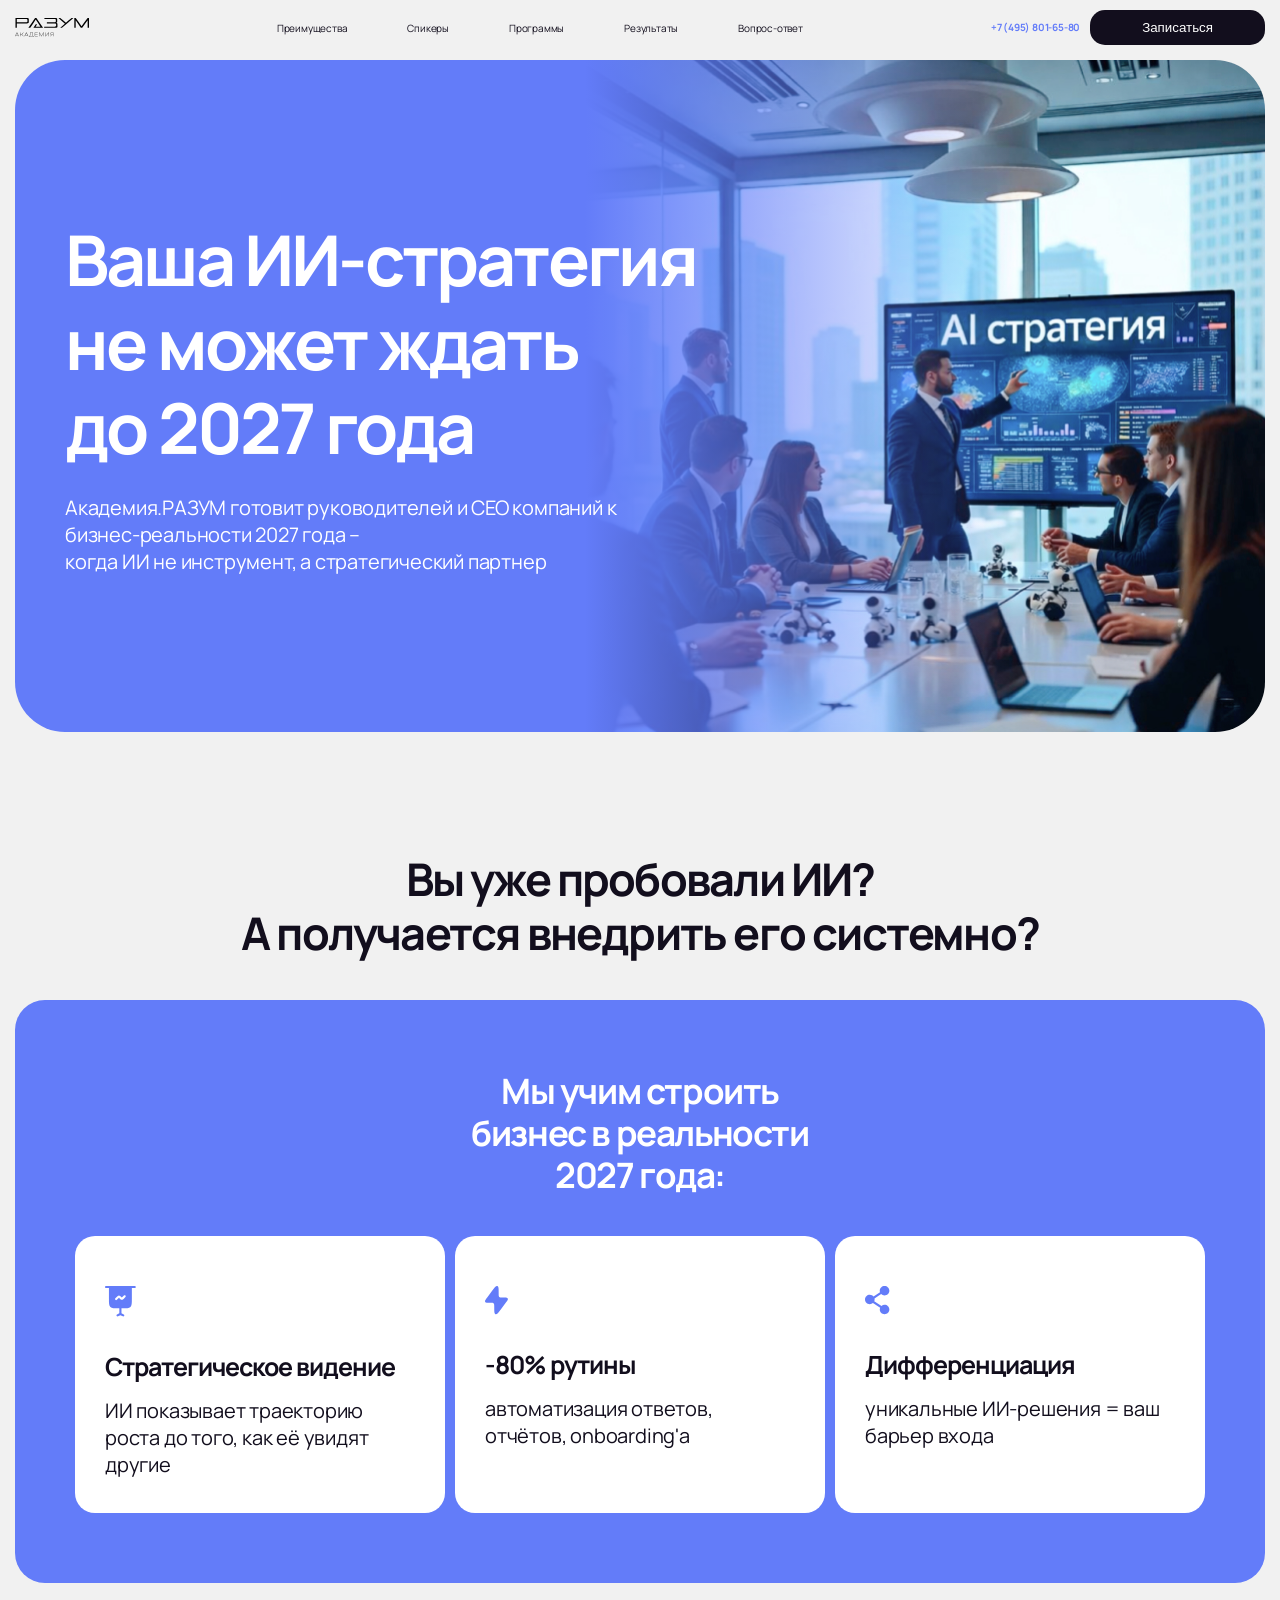
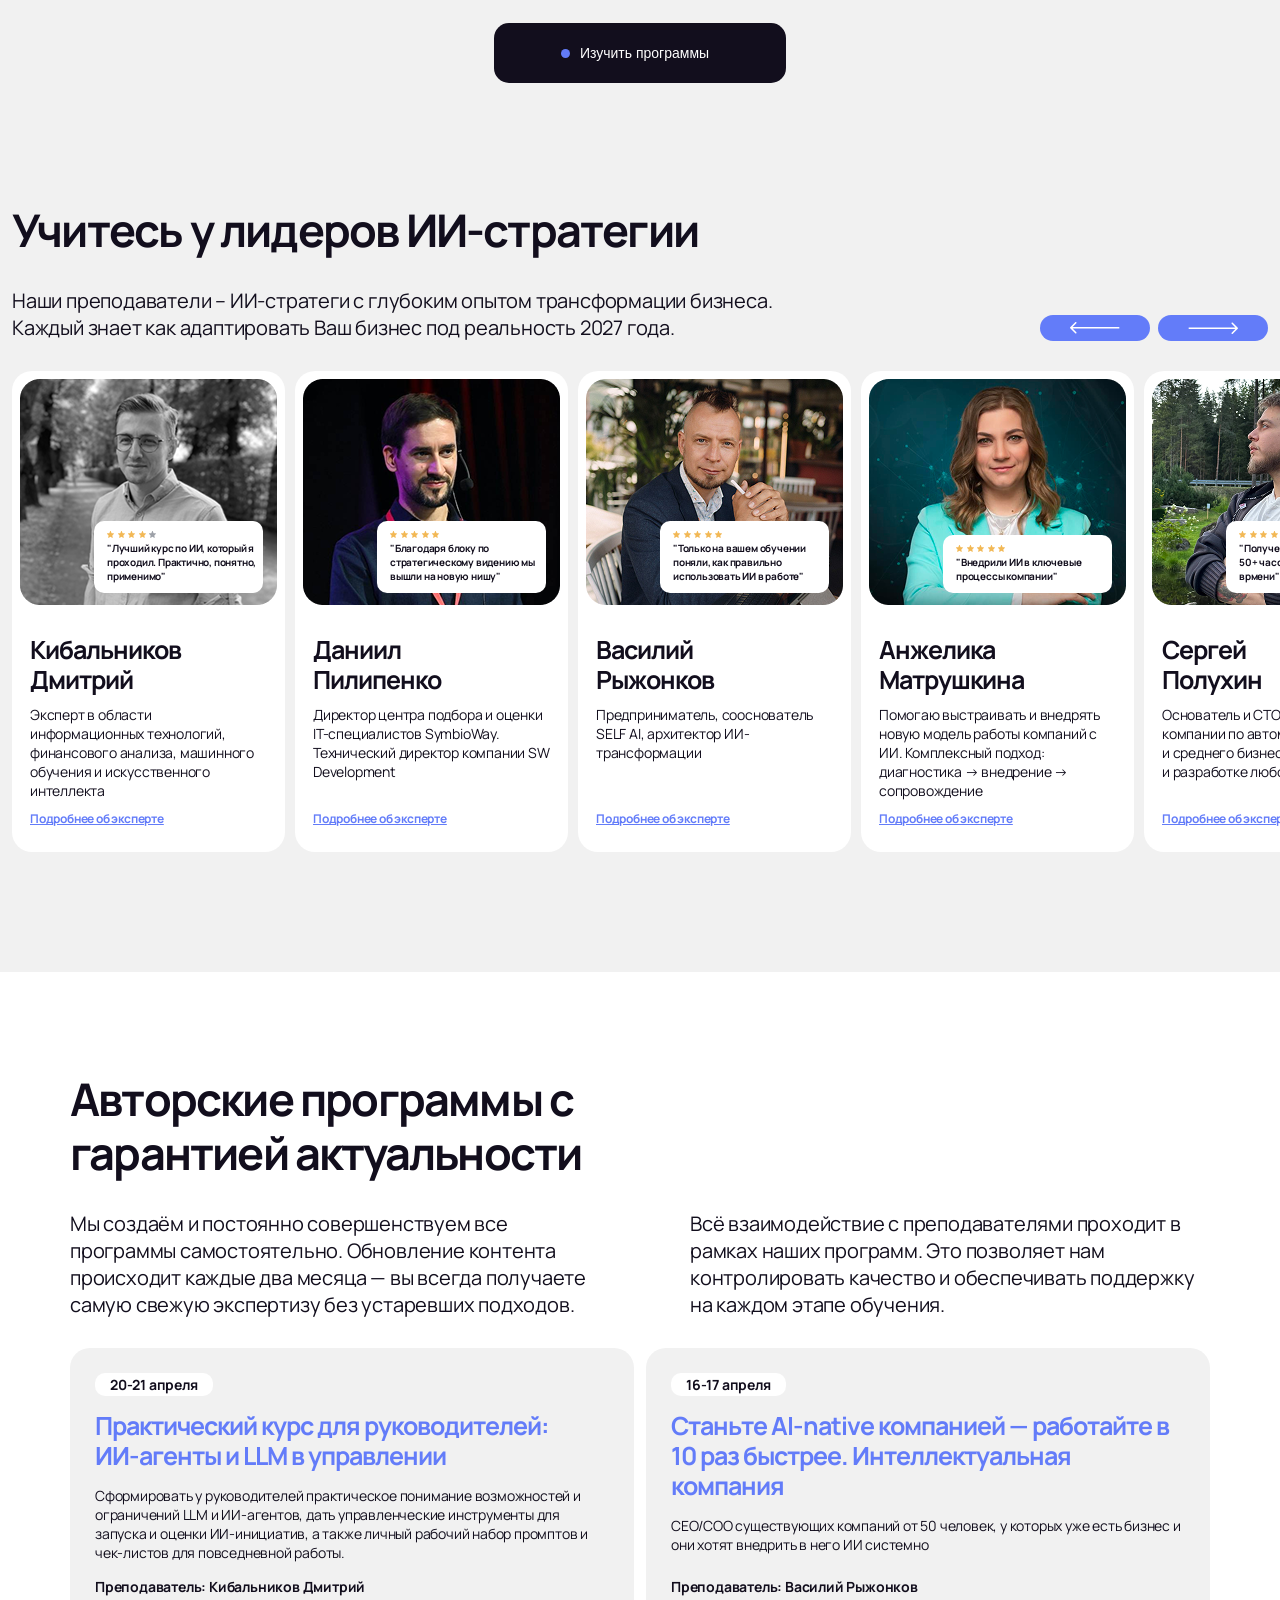
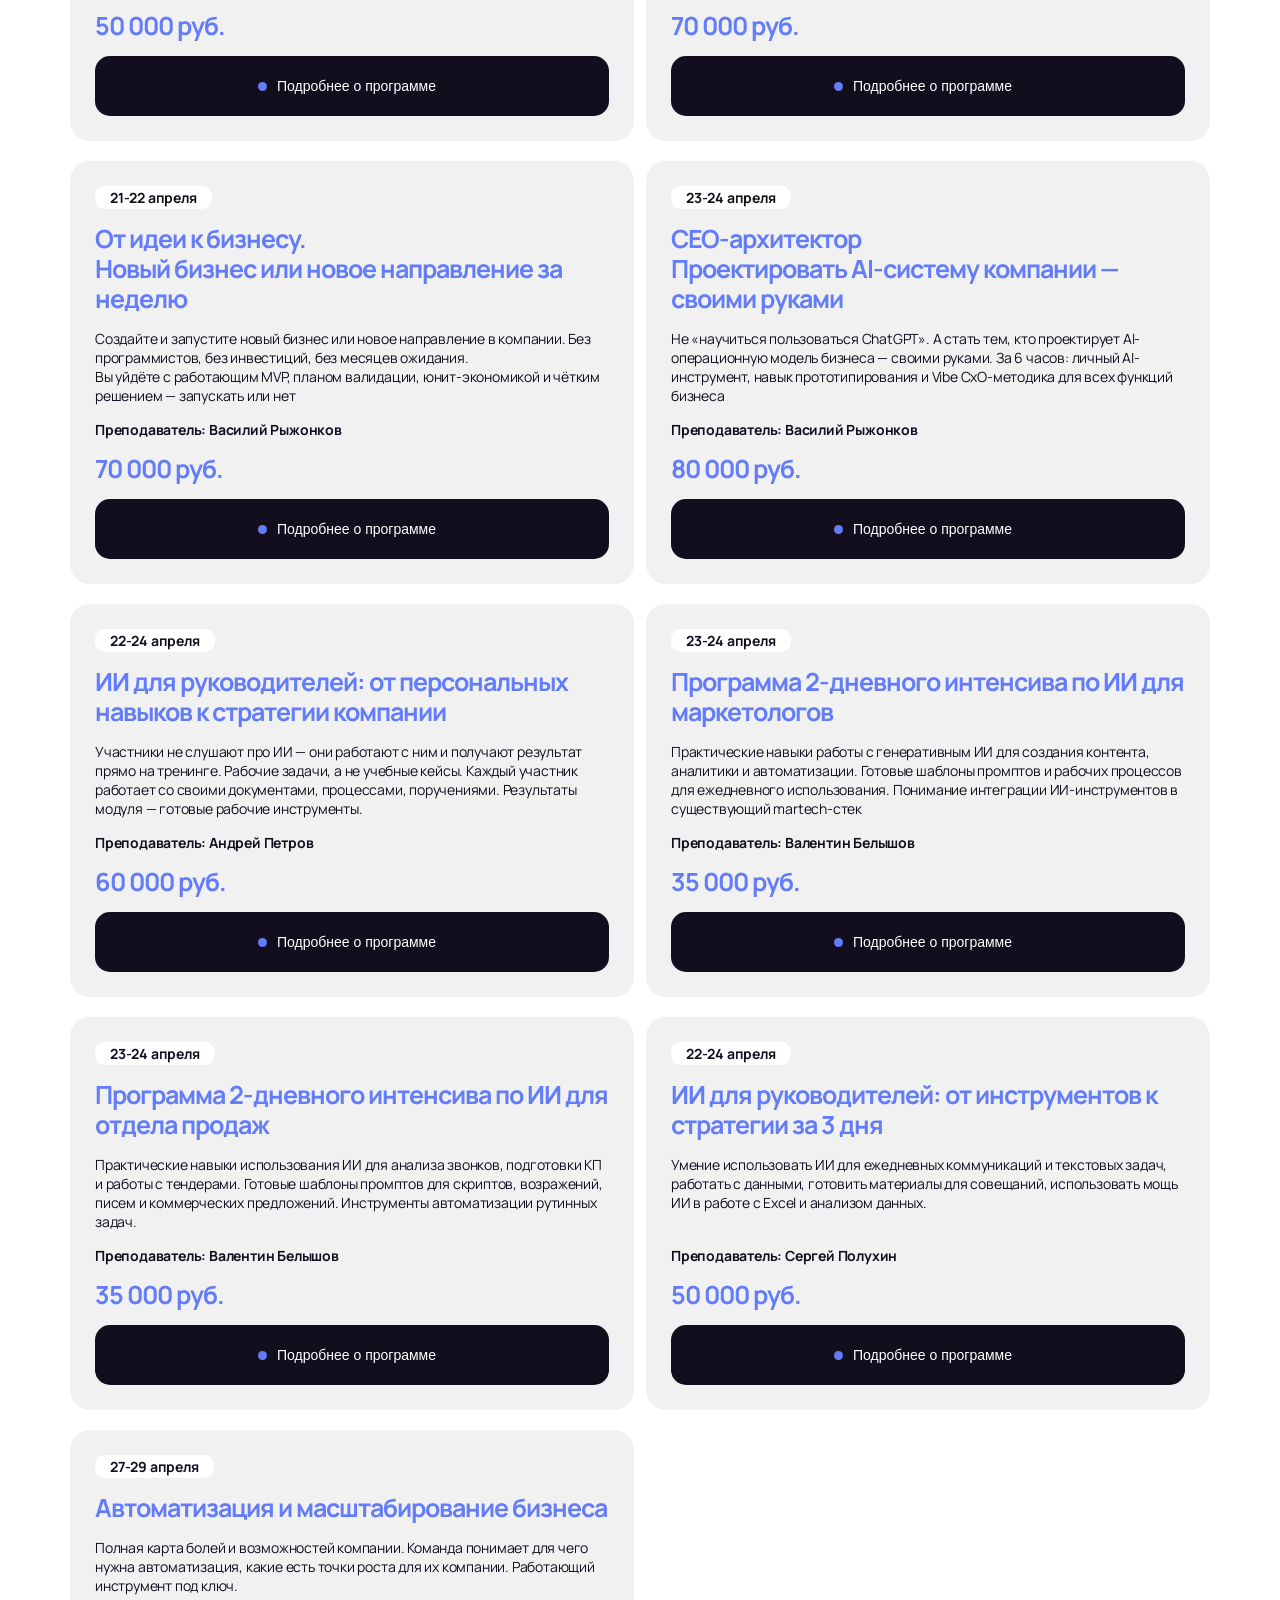
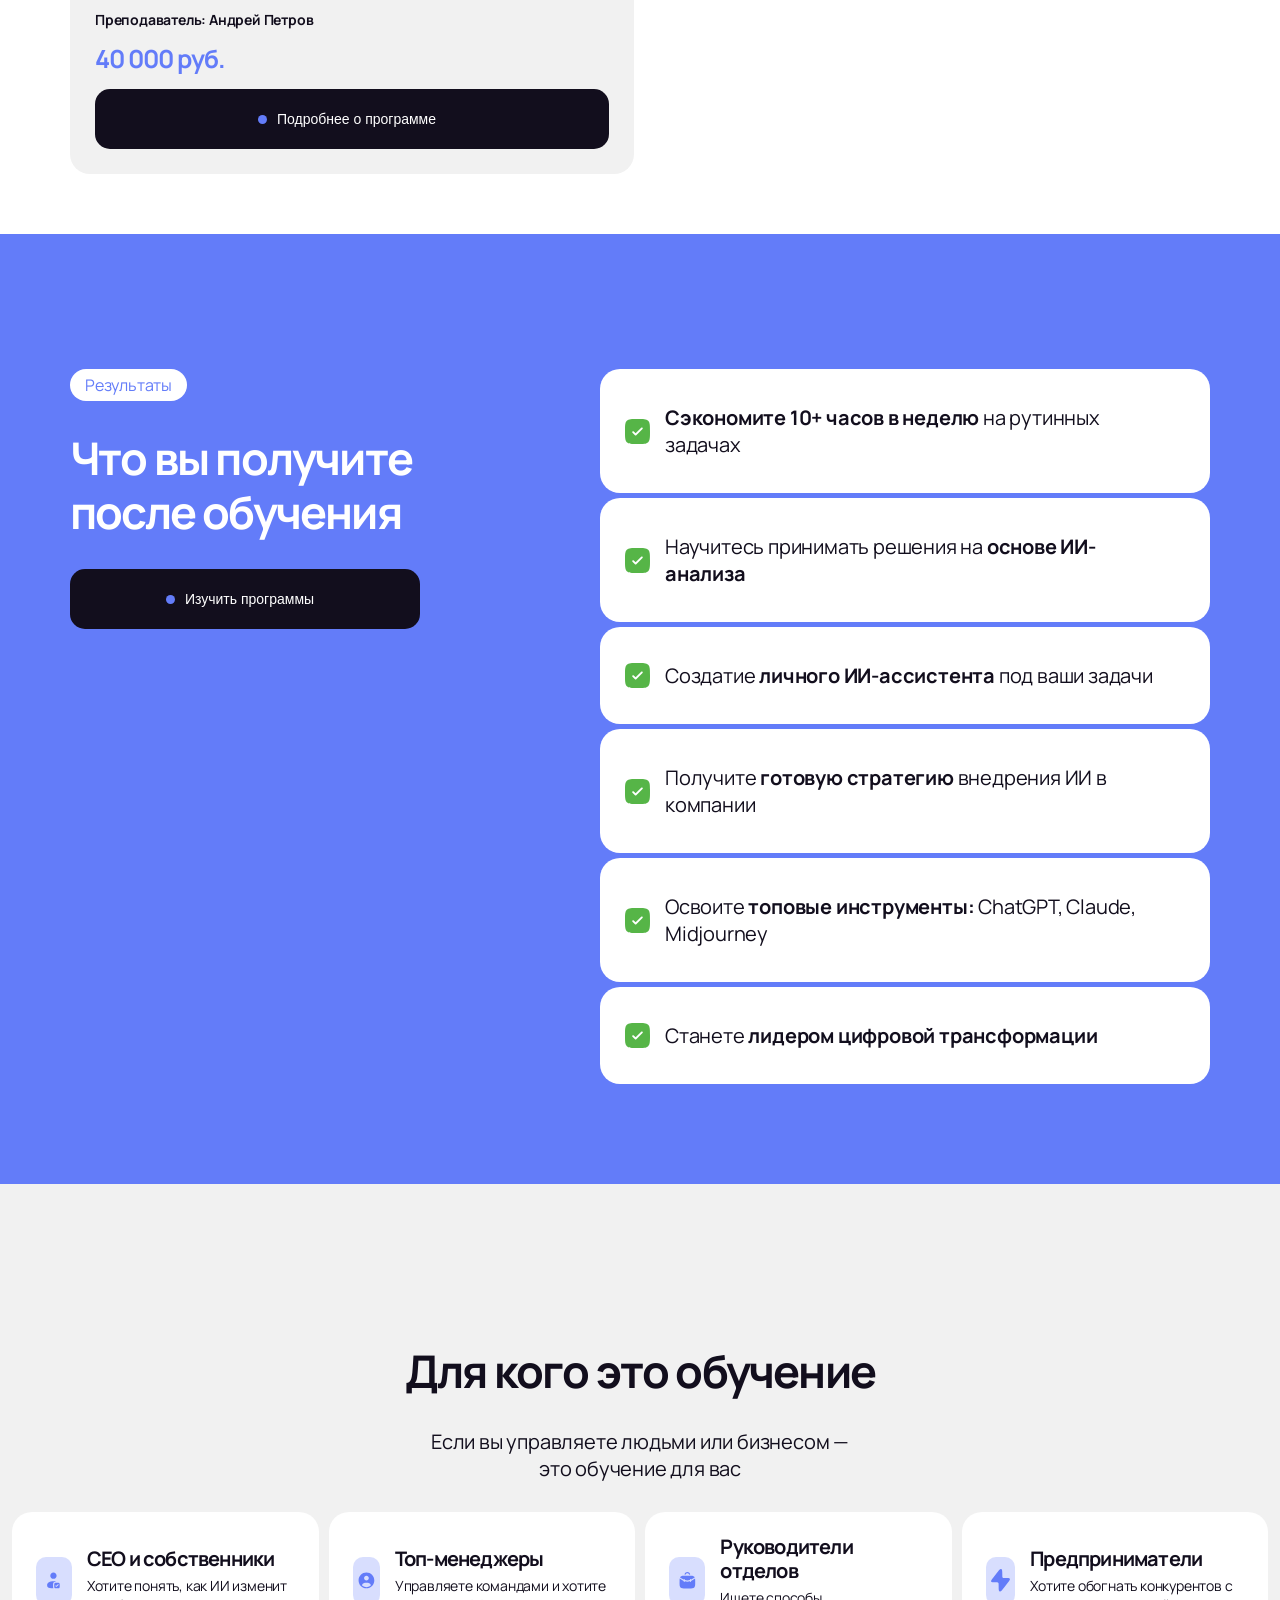
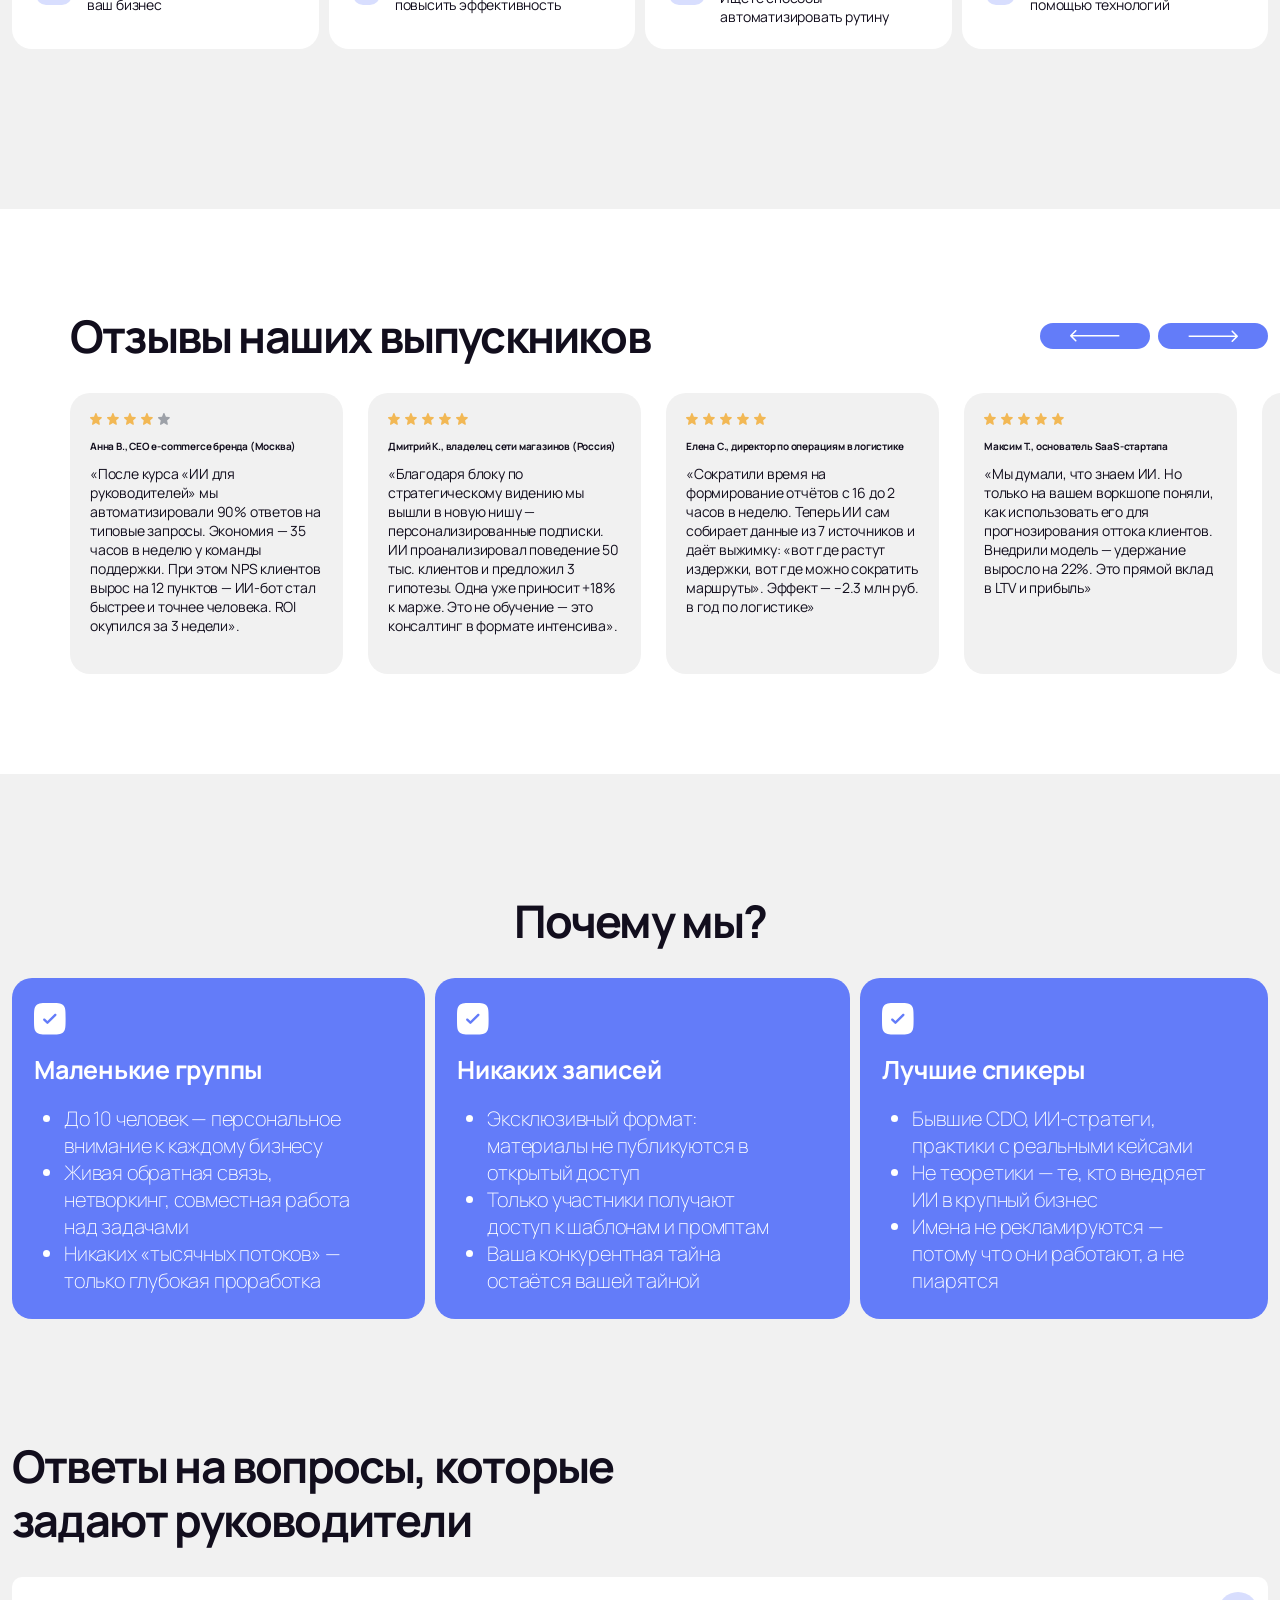
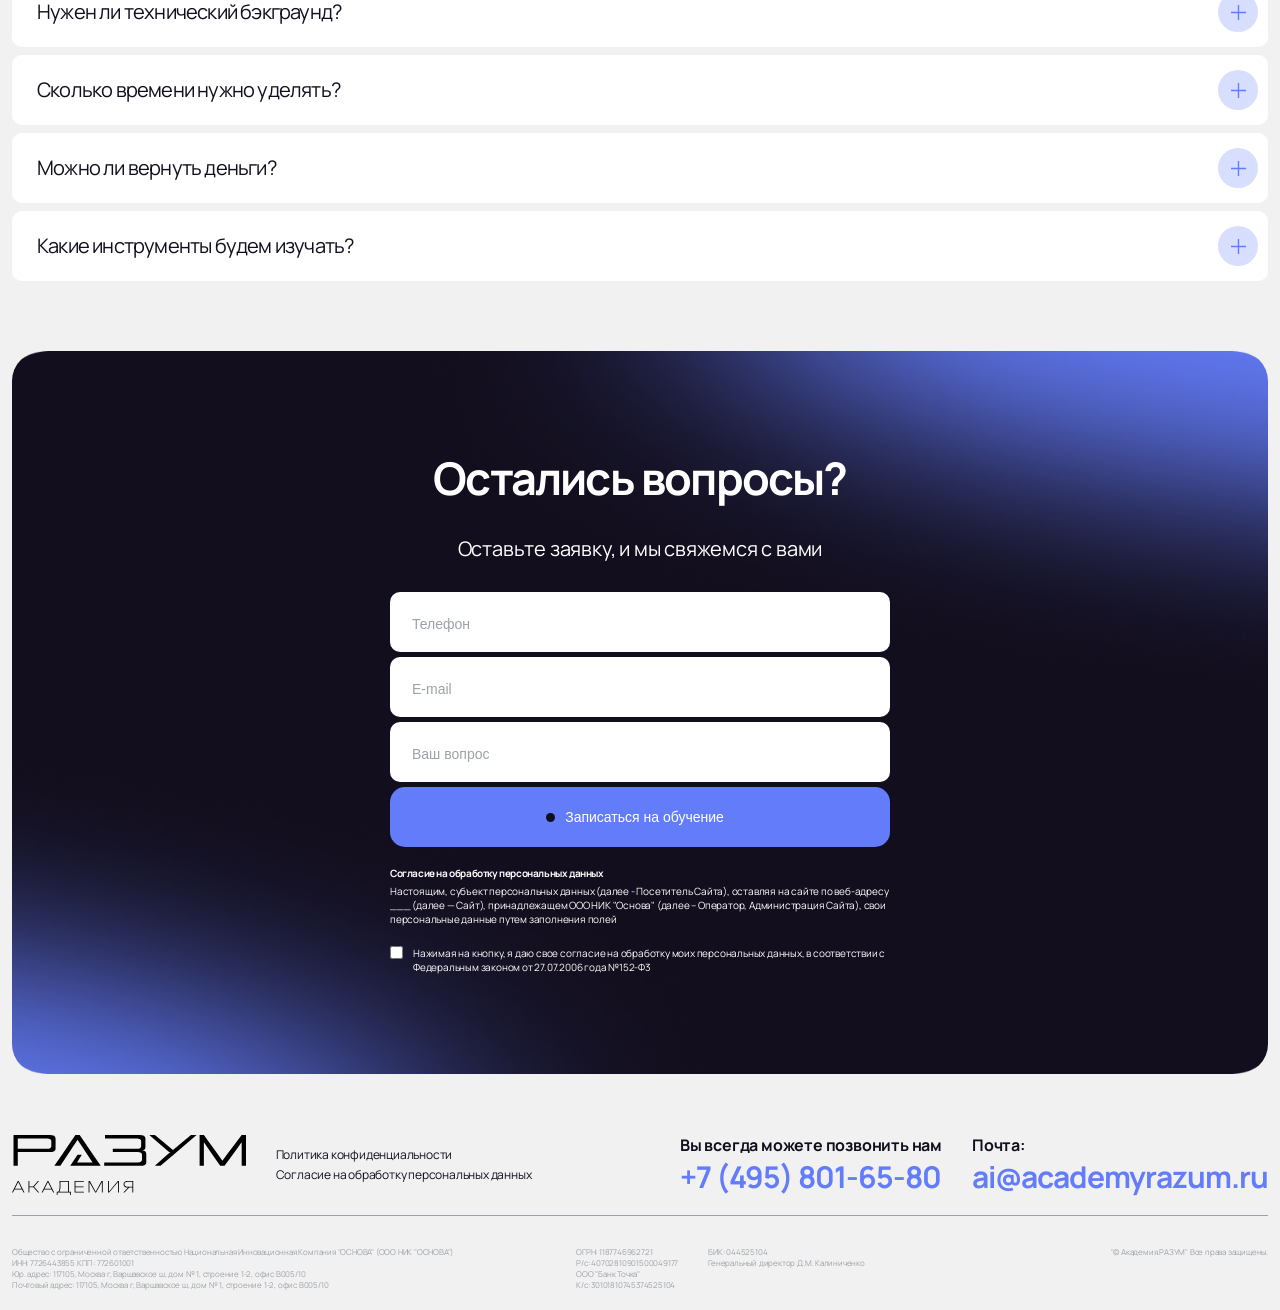
==== index.html @ 19a3379e "start editing script for burger menu" ====
<!doctype html>
<html lang="ru">
  <head>
    <meta charset="UTF-8" />
    <meta name="viewport" content="width=device-width, initial-scale=1.0" />
    <link rel="stylesheet" href="./style/css/style.css" />
    <script src="./scripts/popup-speakers.js" defer></script>
    <script src="./scripts/slider.js" defer></script>
    <script src="./scripts/modal-form.js" defer></script>
    <script src="./scripts/burger-menu.js" defer></script>
    <title>Академия РАЗУМ</title>
  </head>
  <body>
    <header class="header">
      <div class="container">
        <img src="./image/logo.svg" alt="logo" class="header__logo" />
        <nav class="header__nav">
          <ul>
            <li><a href="#">Преимущества</a></li>
            <li><a href="#">Спикеры</a></li>
            <li><a href="#">Программы</a></li>
            <li><a href="#">Результаты</a></li>
            <li><a href="#">Вопрос-ответ</a></li>
          </ul>
        </nav>
        <div class="header__contact">
          <span><a href="tel:+74958016580">+7 (495) 801-65-80</a></span>
          <button class="btn">Записаться</button>
        </div>
        <button class="header__burger">
          <img src="./image/burger.svg" alt="burger button" />
        </button>
        <div class="header__burger-menu">
          <div class="burger-menu__header">
            <img src="./image/logo.svg" alt="" class="burger-menu__logo" />
            <img
              src="./image/icons/close-gray.svg"
              alt=""
              class="burger-menu__close"
            />
          </div>
          <div class="burger-menu__nav">
            <nav>
              <ul>
                <li><a href="#">Преимущества</a></li>
                <li><a href="#">Спикеры</a></li>
                <li><a href="#">Программы</a></li>
                <li><a href="#">Результаты</a></li>
                <li><a href="#">Вопрос-ответ</a></li>
              </ul>
            </nav>
          </div>
          <div class="burger-menu__contact">
            <span><a href="tel:+74958016580">+7 (495) 801-65-80</a></span>
            <button class="btn">Записаться</button>
          </div>
        </div>
        <div class="header__form-modal">
          <img
            src="./image/icons/close-white.svg"
            alt=""
            class="header__modal-close"
          />
          <h2>Готовы начать?</h2>
          <p>
            Оставьте заявку, и мы свяжемся с вами для подбора оптимальной
            программы, соответствующую вашим лидерским целям
          </p>
          <div class="header__form--content">
            <form action="" class="header__form--request">
              <div class="header__request--field">
                <input
                  type="text"
                  name="name"
                  id="name"
                  placeholder="Имя"
                  class="header__request--input"
                  required
                />
              </div>
              <div class="header__request--field">
                <input
                  type="tel"
                  name="header-phone"
                  id="header-phone"
                  placeholder="Телефон"
                  class="header__request--input"
                  required
                />
              </div>
              <div class="header__request--field">
                <input
                  type="email"
                  name="header-email"
                  id="header-email"
                  placeholder="E-mail"
                  class="header__request--input"
                  required
                />
              </div>
              <div class="header__request--field">
                <input
                  type="text"
                  name="count"
                  id="count"
                  placeholder="Количество учеников"
                  class="header__request--input"
                  required
                />
              </div>
              <div class="header__request--field">
                <input
                  type="text"
                  name="company"
                  id="company"
                  placeholder="Компания"
                  class="header__request--input"
                  required
                />
              </div>
              <button class="header__request--submit btn" type="submit">
                <span>Записаться на обучение</span>
              </button>
            </form>
            <div class="header__form--pd-text">
              <h6>Согласие на обработку персональных данных</h6>
              <p>
                Настоящим, субъект персональных данных (далее - Посетитель
                Сайта), оставляя на сайте по веб-адресу ___ (далее — Сайт),
                принадлежащем ООО НИК "Основа" (далее – Оператор, Администрация
                Сайта), свои персональные данные путем заполнения полей
              </p>
            </div>
            <div class="header__form--pd-agree">
              <input
                class="header__form--pd-checkbox"
                name="pd-checkbox"
                id="pd-checkbox"
                type="checkbox"
                required
              />
              <label for="pd-checkbox"
                >Нажимая на кнопку, я даю свое согласие на обработку моих
                персональных данных, в соответствии с Федеральным законом от
                27.07.2006 года №152-Ф3</label
              >
            </div>
          </div>
        </div>
        <div class="header__overlay"></div>
      </div>
    </header>
    <main class="main">
      <section class="hero">
        <div class="container">
          <div class="hero__text">
            <h1>Ваша ИИ-стратегия<br />не может ждать<br />до 2027 года</h1>
            <p>
              Академия.РАЗУМ готовит руководителей и СЕО компаний к
              бизнес-реальности 2027 года –<br />когда ИИ не инструмент, а
              стратегический партнер
            </p>
          </div>
        </div>
      </section>
      <section class="advantages">
        <div class="container">
          <h2>Вы уже пробовали ИИ?<br />А получается внедрить его системно?</h2>
          <div class="banner">
            <h3>Мы учим строить бизнес в реальности 2027 года:</h3>
            <div class="banner__content">
              <div class="block">
                <img src="./image/icons/strategy-icon.svg" alt="" />
                <div class="block__text">
                  <h5>Стратегическое видение</h5>
                  <p>
                    ИИ показывает траекторию роста до того, как её увидят другие
                  </p>
                </div>
              </div>
              <div class="block">
                <img src="./image/icons/energy-icon.svg" alt="" />
                <div class="block__text">
                  <h5>-80% рутины</h5>
                  <p>автоматизация ответов, отчётов, onboarding'а</p>
                </div>
              </div>
              <div class="block">
                <img src="./image/icons/differ-icon.svg" alt="" />
                <div class="block__text">
                  <h5>Дифференциация</h5>
                  <p>уникальные ИИ-решения = ваш барьер входа</p>
                </div>
              </div>
            </div>
          </div>
          <button class="btn">
            <a href="#">Изучить программы</a>
          </button>
        </div>
      </section>
      <section class="speakers">
        <div class="container">
          <h2>Учитесь у лидеров ИИ-стратегии</h2>
          <div class="speakers__subtitle">
            <p>
              Наши преподаватели – ИИ-стратеги с глубоким опытом трансформации
              бизнеса. Каждый знает как адаптировать Ваш бизнес под реальность
              2027 года.
            </p>
          </div>
          <div class="speakers__button">
            <button class="button__prev">
              <img src="./image/arrow.svg" alt="" />
            </button>
            <button class="button__next">
              <img src="./image/arrow.svg" alt="" />
            </button>
          </div>
          <div class="slider">
            <div class="slider-card pop-up">
              <div class="slider-card__review">
                <img src="./image/speakers/k-dmitrii.png" alt="speaker photo" />
                <div class="slider-card__rate">
                  <div class="slider-card__stars">
                    <svg
                      width="7"
                      height="7"
                      viewBox="0 0 12 12"
                      fill="none"
                      xmlns="http://www.w3.org/2000/svg"
                    >
                      <path
                        d="M5.92828 9.93331L3.05446 11.746C2.92751 11.8305 2.79478 11.8668 2.65629 11.8547C2.51779 11.8426 2.3966 11.7943 2.29273 11.7097C2.18886 11.6251 2.10807 11.5195 2.05036 11.3929C1.99265 11.2662 1.98111 11.1241 2.01574 10.9665L2.77747 7.54062L0.232589 5.23855C0.117175 5.12979 0.0451563 5.00581 0.0165336 4.8666C-0.0120891 4.72739 -0.00354847 4.59156 0.0421555 4.45911C0.0878595 4.32667 0.157108 4.21791 0.249901 4.13284C0.342694 4.04776 0.469649 3.99338 0.630767 3.9697L3.98932 3.66155L5.28773 0.435036C5.34543 0.290024 5.435 0.181265 5.55641 0.108759C5.67783 0.0362528 5.80178 0 5.92828 0C6.05477 0 6.17872 0.0362528 6.30014 0.108759C6.42156 0.181265 6.51112 0.290024 6.56882 0.435036L7.86723 3.66155L11.2258 3.9697C11.3874 3.99387 11.5143 4.04825 11.6067 4.13284C11.699 4.21743 11.7682 4.32619 11.8144 4.45911C11.8606 4.59204 11.8693 4.72811 11.8407 4.86732C11.8121 5.00653 11.7398 5.13028 11.624 5.23855L9.07908 7.54062L9.84081 10.9665C9.87544 11.1236 9.8639 11.2657 9.80619 11.3929C9.74848 11.52 9.66769 11.6256 9.56382 11.7097C9.45995 11.7938 9.33876 11.8421 9.20027 11.8547C9.06177 11.8673 8.92904 11.831 8.80209 11.746L5.92828 9.93331Z"
                        fill="currentColor"
                      />
                    </svg>

                    <svg
                      width="7"
                      height="7"
                      viewBox="0 0 12 12"
                      fill="none"
                      xmlns="http://www.w3.org/2000/svg"
                    >
                      <path
                        d="M5.92828 9.93331L3.05446 11.746C2.92751 11.8305 2.79478 11.8668 2.65629 11.8547C2.51779 11.8426 2.3966 11.7943 2.29273 11.7097C2.18886 11.6251 2.10807 11.5195 2.05036 11.3929C1.99265 11.2662 1.98111 11.1241 2.01574 10.9665L2.77747 7.54062L0.232589 5.23855C0.117175 5.12979 0.0451563 5.00581 0.0165336 4.8666C-0.0120891 4.72739 -0.00354847 4.59156 0.0421555 4.45911C0.0878595 4.32667 0.157108 4.21791 0.249901 4.13284C0.342694 4.04776 0.469649 3.99338 0.630767 3.9697L3.98932 3.66155L5.28773 0.435036C5.34543 0.290024 5.435 0.181265 5.55641 0.108759C5.67783 0.0362528 5.80178 0 5.92828 0C6.05477 0 6.17872 0.0362528 6.30014 0.108759C6.42156 0.181265 6.51112 0.290024 6.56882 0.435036L7.86723 3.66155L11.2258 3.9697C11.3874 3.99387 11.5143 4.04825 11.6067 4.13284C11.699 4.21743 11.7682 4.32619 11.8144 4.45911C11.8606 4.59204 11.8693 4.72811 11.8407 4.86732C11.8121 5.00653 11.7398 5.13028 11.624 5.23855L9.07908 7.54062L9.84081 10.9665C9.87544 11.1236 9.8639 11.2657 9.80619 11.3929C9.74848 11.52 9.66769 11.6256 9.56382 11.7097C9.45995 11.7938 9.33876 11.8421 9.20027 11.8547C9.06177 11.8673 8.92904 11.831 8.80209 11.746L5.92828 9.93331Z"
                        fill="currentColor"
                      />
                    </svg>

                    <svg
                      width="7"
                      height="7"
                      viewBox="0 0 12 12"
                      fill="none"
                      xmlns="http://www.w3.org/2000/svg"
                    >
                      <path
                        d="M5.92828 9.93331L3.05446 11.746C2.92751 11.8305 2.79478 11.8668 2.65629 11.8547C2.51779 11.8426 2.3966 11.7943 2.29273 11.7097C2.18886 11.6251 2.10807 11.5195 2.05036 11.3929C1.99265 11.2662 1.98111 11.1241 2.01574 10.9665L2.77747 7.54062L0.232589 5.23855C0.117175 5.12979 0.0451563 5.00581 0.0165336 4.8666C-0.0120891 4.72739 -0.00354847 4.59156 0.0421555 4.45911C0.0878595 4.32667 0.157108 4.21791 0.249901 4.13284C0.342694 4.04776 0.469649 3.99338 0.630767 3.9697L3.98932 3.66155L5.28773 0.435036C5.34543 0.290024 5.435 0.181265 5.55641 0.108759C5.67783 0.0362528 5.80178 0 5.92828 0C6.05477 0 6.17872 0.0362528 6.30014 0.108759C6.42156 0.181265 6.51112 0.290024 6.56882 0.435036L7.86723 3.66155L11.2258 3.9697C11.3874 3.99387 11.5143 4.04825 11.6067 4.13284C11.699 4.21743 11.7682 4.32619 11.8144 4.45911C11.8606 4.59204 11.8693 4.72811 11.8407 4.86732C11.8121 5.00653 11.7398 5.13028 11.624 5.23855L9.07908 7.54062L9.84081 10.9665C9.87544 11.1236 9.8639 11.2657 9.80619 11.3929C9.74848 11.52 9.66769 11.6256 9.56382 11.7097C9.45995 11.7938 9.33876 11.8421 9.20027 11.8547C9.06177 11.8673 8.92904 11.831 8.80209 11.746L5.92828 9.93331Z"
                        fill="currentColor"
                      />
                    </svg>

                    <svg
                      width="7"
                      height="7"
                      viewBox="0 0 12 12"
                      fill="none"
                      xmlns="http://www.w3.org/2000/svg"
                    >
                      <path
                        d="M5.92828 9.93331L3.05446 11.746C2.92751 11.8305 2.79478 11.8668 2.65629 11.8547C2.51779 11.8426 2.3966 11.7943 2.29273 11.7097C2.18886 11.6251 2.10807 11.5195 2.05036 11.3929C1.99265 11.2662 1.98111 11.1241 2.01574 10.9665L2.77747 7.54062L0.232589 5.23855C0.117175 5.12979 0.0451563 5.00581 0.0165336 4.8666C-0.0120891 4.72739 -0.00354847 4.59156 0.0421555 4.45911C0.0878595 4.32667 0.157108 4.21791 0.249901 4.13284C0.342694 4.04776 0.469649 3.99338 0.630767 3.9697L3.98932 3.66155L5.28773 0.435036C5.34543 0.290024 5.435 0.181265 5.55641 0.108759C5.67783 0.0362528 5.80178 0 5.92828 0C6.05477 0 6.17872 0.0362528 6.30014 0.108759C6.42156 0.181265 6.51112 0.290024 6.56882 0.435036L7.86723 3.66155L11.2258 3.9697C11.3874 3.99387 11.5143 4.04825 11.6067 4.13284C11.699 4.21743 11.7682 4.32619 11.8144 4.45911C11.8606 4.59204 11.8693 4.72811 11.8407 4.86732C11.8121 5.00653 11.7398 5.13028 11.624 5.23855L9.07908 7.54062L9.84081 10.9665C9.87544 11.1236 9.8639 11.2657 9.80619 11.3929C9.74848 11.52 9.66769 11.6256 9.56382 11.7097C9.45995 11.7938 9.33876 11.8421 9.20027 11.8547C9.06177 11.8673 8.92904 11.831 8.80209 11.746L5.92828 9.93331Z"
                        fill="currentColor"
                      />
                    </svg>

                    <svg
                      width="7"
                      height="7"
                      viewBox="0 0 12 12"
                      fill="none"
                      xmlns="http://www.w3.org/2000/svg"
                      class="empty"
                    >
                      <path
                        d="M5.92828 9.93331L3.05446 11.746C2.92751 11.8305 2.79478 11.8668 2.65629 11.8547C2.51779 11.8426 2.3966 11.7943 2.29273 11.7097C2.18886 11.6251 2.10807 11.5195 2.05036 11.3929C1.99265 11.2662 1.98111 11.1241 2.01574 10.9665L2.77747 7.54062L0.232589 5.23855C0.117175 5.12979 0.0451563 5.00581 0.0165336 4.8666C-0.0120891 4.72739 -0.00354847 4.59156 0.0421555 4.45911C0.0878595 4.32667 0.157108 4.21791 0.249901 4.13284C0.342694 4.04776 0.469649 3.99338 0.630767 3.9697L3.98932 3.66155L5.28773 0.435036C5.34543 0.290024 5.435 0.181265 5.55641 0.108759C5.67783 0.0362528 5.80178 0 5.92828 0C6.05477 0 6.17872 0.0362528 6.30014 0.108759C6.42156 0.181265 6.51112 0.290024 6.56882 0.435036L7.86723 3.66155L11.2258 3.9697C11.3874 3.99387 11.5143 4.04825 11.6067 4.13284C11.699 4.21743 11.7682 4.32619 11.8144 4.45911C11.8606 4.59204 11.8693 4.72811 11.8407 4.86732C11.8121 5.00653 11.7398 5.13028 11.624 5.23855L9.07908 7.54062L9.84081 10.9665C9.87544 11.1236 9.8639 11.2657 9.80619 11.3929C9.74848 11.52 9.66769 11.6256 9.56382 11.7097C9.45995 11.7938 9.33876 11.8421 9.20027 11.8547C9.06177 11.8673 8.92904 11.831 8.80209 11.746L5.92828 9.93331Z"
                        fill="currentColor"
                      />
                    </svg>
                  </div>
                  <p>
                    "Лучший курс по ИИ, который я проходил. Практично, понятно,
                    применимо"
                  </p>
                </div>
              </div>
              <div class="slider-card__content">
                <div class="slider-card__text">
                  <h5>Кибальников<br />Дмитрий</h5>
                  <p>
                    Эксперт в области информационных технологий, финансового
                    анализа, машинного обучения и искусственного интеллекта
                  </p>
                </div>
                <a href="#" class="slider-card__open-popup"
                  >Подробнее об эксперте</a
                >
              </div>
            </div>
            <div class="slider-card pop-up">
              <div class="slider-card__review">
                <img src="./image/speakers/p-daniil.png" alt="speaker photo" />
                <div class="slider-card__rate">
                  <div class="slider-card__stars">
                    <svg
                      width="7"
                      height="7"
                      viewBox="0 0 12 12"
                      fill="none"
                      xmlns="http://www.w3.org/2000/svg"
                    >
                      <path
                        d="M5.92828 9.93331L3.05446 11.746C2.92751 11.8305 2.79478 11.8668 2.65629 11.8547C2.51779 11.8426 2.3966 11.7943 2.29273 11.7097C2.18886 11.6251 2.10807 11.5195 2.05036 11.3929C1.99265 11.2662 1.98111 11.1241 2.01574 10.9665L2.77747 7.54062L0.232589 5.23855C0.117175 5.12979 0.0451563 5.00581 0.0165336 4.8666C-0.0120891 4.72739 -0.00354847 4.59156 0.0421555 4.45911C0.0878595 4.32667 0.157108 4.21791 0.249901 4.13284C0.342694 4.04776 0.469649 3.99338 0.630767 3.9697L3.98932 3.66155L5.28773 0.435036C5.34543 0.290024 5.435 0.181265 5.55641 0.108759C5.67783 0.0362528 5.80178 0 5.92828 0C6.05477 0 6.17872 0.0362528 6.30014 0.108759C6.42156 0.181265 6.51112 0.290024 6.56882 0.435036L7.86723 3.66155L11.2258 3.9697C11.3874 3.99387 11.5143 4.04825 11.6067 4.13284C11.699 4.21743 11.7682 4.32619 11.8144 4.45911C11.8606 4.59204 11.8693 4.72811 11.8407 4.86732C11.8121 5.00653 11.7398 5.13028 11.624 5.23855L9.07908 7.54062L9.84081 10.9665C9.87544 11.1236 9.8639 11.2657 9.80619 11.3929C9.74848 11.52 9.66769 11.6256 9.56382 11.7097C9.45995 11.7938 9.33876 11.8421 9.20027 11.8547C9.06177 11.8673 8.92904 11.831 8.80209 11.746L5.92828 9.93331Z"
                        fill="currentColor"
                      />
                    </svg>

                    <svg
                      width="7"
                      height="7"
                      viewBox="0 0 12 12"
                      fill="none"
                      xmlns="http://www.w3.org/2000/svg"
                    >
                      <path
                        d="M5.92828 9.93331L3.05446 11.746C2.92751 11.8305 2.79478 11.8668 2.65629 11.8547C2.51779 11.8426 2.3966 11.7943 2.29273 11.7097C2.18886 11.6251 2.10807 11.5195 2.05036 11.3929C1.99265 11.2662 1.98111 11.1241 2.01574 10.9665L2.77747 7.54062L0.232589 5.23855C0.117175 5.12979 0.0451563 5.00581 0.0165336 4.8666C-0.0120891 4.72739 -0.00354847 4.59156 0.0421555 4.45911C0.0878595 4.32667 0.157108 4.21791 0.249901 4.13284C0.342694 4.04776 0.469649 3.99338 0.630767 3.9697L3.98932 3.66155L5.28773 0.435036C5.34543 0.290024 5.435 0.181265 5.55641 0.108759C5.67783 0.0362528 5.80178 0 5.92828 0C6.05477 0 6.17872 0.0362528 6.30014 0.108759C6.42156 0.181265 6.51112 0.290024 6.56882 0.435036L7.86723 3.66155L11.2258 3.9697C11.3874 3.99387 11.5143 4.04825 11.6067 4.13284C11.699 4.21743 11.7682 4.32619 11.8144 4.45911C11.8606 4.59204 11.8693 4.72811 11.8407 4.86732C11.8121 5.00653 11.7398 5.13028 11.624 5.23855L9.07908 7.54062L9.84081 10.9665C9.87544 11.1236 9.8639 11.2657 9.80619 11.3929C9.74848 11.52 9.66769 11.6256 9.56382 11.7097C9.45995 11.7938 9.33876 11.8421 9.20027 11.8547C9.06177 11.8673 8.92904 11.831 8.80209 11.746L5.92828 9.93331Z"
                        fill="currentColor"
                      />
                    </svg>

                    <svg
                      width="7"
                      height="7"
                      viewBox="0 0 12 12"
                      fill="none"
                      xmlns="http://www.w3.org/2000/svg"
                    >
                      <path
                        d="M5.92828 9.93331L3.05446 11.746C2.92751 11.8305 2.79478 11.8668 2.65629 11.8547C2.51779 11.8426 2.3966 11.7943 2.29273 11.7097C2.18886 11.6251 2.10807 11.5195 2.05036 11.3929C1.99265 11.2662 1.98111 11.1241 2.01574 10.9665L2.77747 7.54062L0.232589 5.23855C0.117175 5.12979 0.0451563 5.00581 0.0165336 4.8666C-0.0120891 4.72739 -0.00354847 4.59156 0.0421555 4.45911C0.0878595 4.32667 0.157108 4.21791 0.249901 4.13284C0.342694 4.04776 0.469649 3.99338 0.630767 3.9697L3.98932 3.66155L5.28773 0.435036C5.34543 0.290024 5.435 0.181265 5.55641 0.108759C5.67783 0.0362528 5.80178 0 5.92828 0C6.05477 0 6.17872 0.0362528 6.30014 0.108759C6.42156 0.181265 6.51112 0.290024 6.56882 0.435036L7.86723 3.66155L11.2258 3.9697C11.3874 3.99387 11.5143 4.04825 11.6067 4.13284C11.699 4.21743 11.7682 4.32619 11.8144 4.45911C11.8606 4.59204 11.8693 4.72811 11.8407 4.86732C11.8121 5.00653 11.7398 5.13028 11.624 5.23855L9.07908 7.54062L9.84081 10.9665C9.87544 11.1236 9.8639 11.2657 9.80619 11.3929C9.74848 11.52 9.66769 11.6256 9.56382 11.7097C9.45995 11.7938 9.33876 11.8421 9.20027 11.8547C9.06177 11.8673 8.92904 11.831 8.80209 11.746L5.92828 9.93331Z"
                        fill="currentColor"
                      />
                    </svg>

                    <svg
                      width="7"
                      height="7"
                      viewBox="0 0 12 12"
                      fill="none"
                      xmlns="http://www.w3.org/2000/svg"
                    >
                      <path
                        d="M5.92828 9.93331L3.05446 11.746C2.92751 11.8305 2.79478 11.8668 2.65629 11.8547C2.51779 11.8426 2.3966 11.7943 2.29273 11.7097C2.18886 11.6251 2.10807 11.5195 2.05036 11.3929C1.99265 11.2662 1.98111 11.1241 2.01574 10.9665L2.77747 7.54062L0.232589 5.23855C0.117175 5.12979 0.0451563 5.00581 0.0165336 4.8666C-0.0120891 4.72739 -0.00354847 4.59156 0.0421555 4.45911C0.0878595 4.32667 0.157108 4.21791 0.249901 4.13284C0.342694 4.04776 0.469649 3.99338 0.630767 3.9697L3.98932 3.66155L5.28773 0.435036C5.34543 0.290024 5.435 0.181265 5.55641 0.108759C5.67783 0.0362528 5.80178 0 5.92828 0C6.05477 0 6.17872 0.0362528 6.30014 0.108759C6.42156 0.181265 6.51112 0.290024 6.56882 0.435036L7.86723 3.66155L11.2258 3.9697C11.3874 3.99387 11.5143 4.04825 11.6067 4.13284C11.699 4.21743 11.7682 4.32619 11.8144 4.45911C11.8606 4.59204 11.8693 4.72811 11.8407 4.86732C11.8121 5.00653 11.7398 5.13028 11.624 5.23855L9.07908 7.54062L9.84081 10.9665C9.87544 11.1236 9.8639 11.2657 9.80619 11.3929C9.74848 11.52 9.66769 11.6256 9.56382 11.7097C9.45995 11.7938 9.33876 11.8421 9.20027 11.8547C9.06177 11.8673 8.92904 11.831 8.80209 11.746L5.92828 9.93331Z"
                        fill="currentColor"
                      />
                    </svg>

                    <svg
                      width="7"
                      height="7"
                      viewBox="0 0 12 12"
                      fill="none"
                      xmlns="http://www.w3.org/2000/svg"
                    >
                      <path
                        d="M5.92828 9.93331L3.05446 11.746C2.92751 11.8305 2.79478 11.8668 2.65629 11.8547C2.51779 11.8426 2.3966 11.7943 2.29273 11.7097C2.18886 11.6251 2.10807 11.5195 2.05036 11.3929C1.99265 11.2662 1.98111 11.1241 2.01574 10.9665L2.77747 7.54062L0.232589 5.23855C0.117175 5.12979 0.0451563 5.00581 0.0165336 4.8666C-0.0120891 4.72739 -0.00354847 4.59156 0.0421555 4.45911C0.0878595 4.32667 0.157108 4.21791 0.249901 4.13284C0.342694 4.04776 0.469649 3.99338 0.630767 3.9697L3.98932 3.66155L5.28773 0.435036C5.34543 0.290024 5.435 0.181265 5.55641 0.108759C5.67783 0.0362528 5.80178 0 5.92828 0C6.05477 0 6.17872 0.0362528 6.30014 0.108759C6.42156 0.181265 6.51112 0.290024 6.56882 0.435036L7.86723 3.66155L11.2258 3.9697C11.3874 3.99387 11.5143 4.04825 11.6067 4.13284C11.699 4.21743 11.7682 4.32619 11.8144 4.45911C11.8606 4.59204 11.8693 4.72811 11.8407 4.86732C11.8121 5.00653 11.7398 5.13028 11.624 5.23855L9.07908 7.54062L9.84081 10.9665C9.87544 11.1236 9.8639 11.2657 9.80619 11.3929C9.74848 11.52 9.66769 11.6256 9.56382 11.7097C9.45995 11.7938 9.33876 11.8421 9.20027 11.8547C9.06177 11.8673 8.92904 11.831 8.80209 11.746L5.92828 9.93331Z"
                        fill="currentColor"
                      />
                    </svg>
                  </div>
                  <p>
                    "Благодаря блоку по стратегическому видению мы вышли на
                    новую нишу"
                  </p>
                </div>
              </div>
              <div class="slider-card__content">
                <div class="slider-card__text">
                  <h5>Даниил<br />Пилипенко</h5>
                  <p>
                    Директор центра подбора и оценки IT-специалистов SymbioWay.
                    Технический директор компании SW Development
                  </p>
                </div>
                <a href="#" class="slider-card__open-popup"
                  >Подробнее об эксперте</a
                >
              </div>
            </div>
            <div class="slider-card pop-up">
              <div class="slider-card__review">
                <img src="./image/speakers/r-vasilii.png" alt="speaker photo" />
                <div class="slider-card__rate">
                  <div class="slider-card__stars">
                    <svg
                      width="7"
                      height="7"
                      viewBox="0 0 12 12"
                      fill="none"
                      xmlns="http://www.w3.org/2000/svg"
                    >
                      <path
                        d="M5.92828 9.93331L3.05446 11.746C2.92751 11.8305 2.79478 11.8668 2.65629 11.8547C2.51779 11.8426 2.3966 11.7943 2.29273 11.7097C2.18886 11.6251 2.10807 11.5195 2.05036 11.3929C1.99265 11.2662 1.98111 11.1241 2.01574 10.9665L2.77747 7.54062L0.232589 5.23855C0.117175 5.12979 0.0451563 5.00581 0.0165336 4.8666C-0.0120891 4.72739 -0.00354847 4.59156 0.0421555 4.45911C0.0878595 4.32667 0.157108 4.21791 0.249901 4.13284C0.342694 4.04776 0.469649 3.99338 0.630767 3.9697L3.98932 3.66155L5.28773 0.435036C5.34543 0.290024 5.435 0.181265 5.55641 0.108759C5.67783 0.0362528 5.80178 0 5.92828 0C6.05477 0 6.17872 0.0362528 6.30014 0.108759C6.42156 0.181265 6.51112 0.290024 6.56882 0.435036L7.86723 3.66155L11.2258 3.9697C11.3874 3.99387 11.5143 4.04825 11.6067 4.13284C11.699 4.21743 11.7682 4.32619 11.8144 4.45911C11.8606 4.59204 11.8693 4.72811 11.8407 4.86732C11.8121 5.00653 11.7398 5.13028 11.624 5.23855L9.07908 7.54062L9.84081 10.9665C9.87544 11.1236 9.8639 11.2657 9.80619 11.3929C9.74848 11.52 9.66769 11.6256 9.56382 11.7097C9.45995 11.7938 9.33876 11.8421 9.20027 11.8547C9.06177 11.8673 8.92904 11.831 8.80209 11.746L5.92828 9.93331Z"
                        fill="currentColor"
                      />
                    </svg>

                    <svg
                      width="7"
                      height="7"
                      viewBox="0 0 12 12"
                      fill="none"
                      xmlns="http://www.w3.org/2000/svg"
                    >
                      <path
                        d="M5.92828 9.93331L3.05446 11.746C2.92751 11.8305 2.79478 11.8668 2.65629 11.8547C2.51779 11.8426 2.3966 11.7943 2.29273 11.7097C2.18886 11.6251 2.10807 11.5195 2.05036 11.3929C1.99265 11.2662 1.98111 11.1241 2.01574 10.9665L2.77747 7.54062L0.232589 5.23855C0.117175 5.12979 0.0451563 5.00581 0.0165336 4.8666C-0.0120891 4.72739 -0.00354847 4.59156 0.0421555 4.45911C0.0878595 4.32667 0.157108 4.21791 0.249901 4.13284C0.342694 4.04776 0.469649 3.99338 0.630767 3.9697L3.98932 3.66155L5.28773 0.435036C5.34543 0.290024 5.435 0.181265 5.55641 0.108759C5.67783 0.0362528 5.80178 0 5.92828 0C6.05477 0 6.17872 0.0362528 6.30014 0.108759C6.42156 0.181265 6.51112 0.290024 6.56882 0.435036L7.86723 3.66155L11.2258 3.9697C11.3874 3.99387 11.5143 4.04825 11.6067 4.13284C11.699 4.21743 11.7682 4.32619 11.8144 4.45911C11.8606 4.59204 11.8693 4.72811 11.8407 4.86732C11.8121 5.00653 11.7398 5.13028 11.624 5.23855L9.07908 7.54062L9.84081 10.9665C9.87544 11.1236 9.8639 11.2657 9.80619 11.3929C9.74848 11.52 9.66769 11.6256 9.56382 11.7097C9.45995 11.7938 9.33876 11.8421 9.20027 11.8547C9.06177 11.8673 8.92904 11.831 8.80209 11.746L5.92828 9.93331Z"
                        fill="currentColor"
                      />
                    </svg>

                    <svg
                      width="7"
                      height="7"
                      viewBox="0 0 12 12"
                      fill="none"
                      xmlns="http://www.w3.org/2000/svg"
                    >
                      <path
                        d="M5.92828 9.93331L3.05446 11.746C2.92751 11.8305 2.79478 11.8668 2.65629 11.8547C2.51779 11.8426 2.3966 11.7943 2.29273 11.7097C2.18886 11.6251 2.10807 11.5195 2.05036 11.3929C1.99265 11.2662 1.98111 11.1241 2.01574 10.9665L2.77747 7.54062L0.232589 5.23855C0.117175 5.12979 0.0451563 5.00581 0.0165336 4.8666C-0.0120891 4.72739 -0.00354847 4.59156 0.0421555 4.45911C0.0878595 4.32667 0.157108 4.21791 0.249901 4.13284C0.342694 4.04776 0.469649 3.99338 0.630767 3.9697L3.98932 3.66155L5.28773 0.435036C5.34543 0.290024 5.435 0.181265 5.55641 0.108759C5.67783 0.0362528 5.80178 0 5.92828 0C6.05477 0 6.17872 0.0362528 6.30014 0.108759C6.42156 0.181265 6.51112 0.290024 6.56882 0.435036L7.86723 3.66155L11.2258 3.9697C11.3874 3.99387 11.5143 4.04825 11.6067 4.13284C11.699 4.21743 11.7682 4.32619 11.8144 4.45911C11.8606 4.59204 11.8693 4.72811 11.8407 4.86732C11.8121 5.00653 11.7398 5.13028 11.624 5.23855L9.07908 7.54062L9.84081 10.9665C9.87544 11.1236 9.8639 11.2657 9.80619 11.3929C9.74848 11.52 9.66769 11.6256 9.56382 11.7097C9.45995 11.7938 9.33876 11.8421 9.20027 11.8547C9.06177 11.8673 8.92904 11.831 8.80209 11.746L5.92828 9.93331Z"
                        fill="currentColor"
                      />
                    </svg>

                    <svg
                      width="7"
                      height="7"
                      viewBox="0 0 12 12"
                      fill="none"
                      xmlns="http://www.w3.org/2000/svg"
                    >
                      <path
                        d="M5.92828 9.93331L3.05446 11.746C2.92751 11.8305 2.79478 11.8668 2.65629 11.8547C2.51779 11.8426 2.3966 11.7943 2.29273 11.7097C2.18886 11.6251 2.10807 11.5195 2.05036 11.3929C1.99265 11.2662 1.98111 11.1241 2.01574 10.9665L2.77747 7.54062L0.232589 5.23855C0.117175 5.12979 0.0451563 5.00581 0.0165336 4.8666C-0.0120891 4.72739 -0.00354847 4.59156 0.0421555 4.45911C0.0878595 4.32667 0.157108 4.21791 0.249901 4.13284C0.342694 4.04776 0.469649 3.99338 0.630767 3.9697L3.98932 3.66155L5.28773 0.435036C5.34543 0.290024 5.435 0.181265 5.55641 0.108759C5.67783 0.0362528 5.80178 0 5.92828 0C6.05477 0 6.17872 0.0362528 6.30014 0.108759C6.42156 0.181265 6.51112 0.290024 6.56882 0.435036L7.86723 3.66155L11.2258 3.9697C11.3874 3.99387 11.5143 4.04825 11.6067 4.13284C11.699 4.21743 11.7682 4.32619 11.8144 4.45911C11.8606 4.59204 11.8693 4.72811 11.8407 4.86732C11.8121 5.00653 11.7398 5.13028 11.624 5.23855L9.07908 7.54062L9.84081 10.9665C9.87544 11.1236 9.8639 11.2657 9.80619 11.3929C9.74848 11.52 9.66769 11.6256 9.56382 11.7097C9.45995 11.7938 9.33876 11.8421 9.20027 11.8547C9.06177 11.8673 8.92904 11.831 8.80209 11.746L5.92828 9.93331Z"
                        fill="currentColor"
                      />
                    </svg>

                    <svg
                      width="7"
                      height="7"
                      viewBox="0 0 12 12"
                      fill="none"
                      xmlns="http://www.w3.org/2000/svg"
                    >
                      <path
                        d="M5.92828 9.93331L3.05446 11.746C2.92751 11.8305 2.79478 11.8668 2.65629 11.8547C2.51779 11.8426 2.3966 11.7943 2.29273 11.7097C2.18886 11.6251 2.10807 11.5195 2.05036 11.3929C1.99265 11.2662 1.98111 11.1241 2.01574 10.9665L2.77747 7.54062L0.232589 5.23855C0.117175 5.12979 0.0451563 5.00581 0.0165336 4.8666C-0.0120891 4.72739 -0.00354847 4.59156 0.0421555 4.45911C0.0878595 4.32667 0.157108 4.21791 0.249901 4.13284C0.342694 4.04776 0.469649 3.99338 0.630767 3.9697L3.98932 3.66155L5.28773 0.435036C5.34543 0.290024 5.435 0.181265 5.55641 0.108759C5.67783 0.0362528 5.80178 0 5.92828 0C6.05477 0 6.17872 0.0362528 6.30014 0.108759C6.42156 0.181265 6.51112 0.290024 6.56882 0.435036L7.86723 3.66155L11.2258 3.9697C11.3874 3.99387 11.5143 4.04825 11.6067 4.13284C11.699 4.21743 11.7682 4.32619 11.8144 4.45911C11.8606 4.59204 11.8693 4.72811 11.8407 4.86732C11.8121 5.00653 11.7398 5.13028 11.624 5.23855L9.07908 7.54062L9.84081 10.9665C9.87544 11.1236 9.8639 11.2657 9.80619 11.3929C9.74848 11.52 9.66769 11.6256 9.56382 11.7097C9.45995 11.7938 9.33876 11.8421 9.20027 11.8547C9.06177 11.8673 8.92904 11.831 8.80209 11.746L5.92828 9.93331Z"
                        fill="currentColor"
                      />
                    </svg>
                  </div>
                  <p>
                    "Только на вашем обучении поняли, как правильно использовать
                    ИИ в работе"
                  </p>
                </div>
              </div>
              <div class="slider-card__content">
                <div class="slider-card__text">
                  <h5>Василий<br />Рыжонков</h5>
                  <p>
                    Предприниматель, сооснователь SELF AI, архитектор
                    ИИ-трансформации
                  </p>
                </div>
                <a href="#" class="slider-card__open-popup"
                  >Подробнее об эксперте</a
                >
              </div>
            </div>
            <div class="slider-card pop-up">
              <div class="slider-card__review">
                <img
                  src="./image/speakers/m-angelika.png"
                  alt="speaker photo"
                />
                <div class="slider-card__rate">
                  <div class="slider-card__stars">
                    <svg
                      width="7"
                      height="7"
                      viewBox="0 0 12 12"
                      fill="none"
                      xmlns="http://www.w3.org/2000/svg"
                    >
                      <path
                        d="M5.92828 9.93331L3.05446 11.746C2.92751 11.8305 2.79478 11.8668 2.65629 11.8547C2.51779 11.8426 2.3966 11.7943 2.29273 11.7097C2.18886 11.6251 2.10807 11.5195 2.05036 11.3929C1.99265 11.2662 1.98111 11.1241 2.01574 10.9665L2.77747 7.54062L0.232589 5.23855C0.117175 5.12979 0.0451563 5.00581 0.0165336 4.8666C-0.0120891 4.72739 -0.00354847 4.59156 0.0421555 4.45911C0.0878595 4.32667 0.157108 4.21791 0.249901 4.13284C0.342694 4.04776 0.469649 3.99338 0.630767 3.9697L3.98932 3.66155L5.28773 0.435036C5.34543 0.290024 5.435 0.181265 5.55641 0.108759C5.67783 0.0362528 5.80178 0 5.92828 0C6.05477 0 6.17872 0.0362528 6.30014 0.108759C6.42156 0.181265 6.51112 0.290024 6.56882 0.435036L7.86723 3.66155L11.2258 3.9697C11.3874 3.99387 11.5143 4.04825 11.6067 4.13284C11.699 4.21743 11.7682 4.32619 11.8144 4.45911C11.8606 4.59204 11.8693 4.72811 11.8407 4.86732C11.8121 5.00653 11.7398 5.13028 11.624 5.23855L9.07908 7.54062L9.84081 10.9665C9.87544 11.1236 9.8639 11.2657 9.80619 11.3929C9.74848 11.52 9.66769 11.6256 9.56382 11.7097C9.45995 11.7938 9.33876 11.8421 9.20027 11.8547C9.06177 11.8673 8.92904 11.831 8.80209 11.746L5.92828 9.93331Z"
                        fill="currentColor"
                      />
                    </svg>

                    <svg
                      width="7"
                      height="7"
                      viewBox="0 0 12 12"
                      fill="none"
                      xmlns="http://www.w3.org/2000/svg"
                    >
                      <path
                        d="M5.92828 9.93331L3.05446 11.746C2.92751 11.8305 2.79478 11.8668 2.65629 11.8547C2.51779 11.8426 2.3966 11.7943 2.29273 11.7097C2.18886 11.6251 2.10807 11.5195 2.05036 11.3929C1.99265 11.2662 1.98111 11.1241 2.01574 10.9665L2.77747 7.54062L0.232589 5.23855C0.117175 5.12979 0.0451563 5.00581 0.0165336 4.8666C-0.0120891 4.72739 -0.00354847 4.59156 0.0421555 4.45911C0.0878595 4.32667 0.157108 4.21791 0.249901 4.13284C0.342694 4.04776 0.469649 3.99338 0.630767 3.9697L3.98932 3.66155L5.28773 0.435036C5.34543 0.290024 5.435 0.181265 5.55641 0.108759C5.67783 0.0362528 5.80178 0 5.92828 0C6.05477 0 6.17872 0.0362528 6.30014 0.108759C6.42156 0.181265 6.51112 0.290024 6.56882 0.435036L7.86723 3.66155L11.2258 3.9697C11.3874 3.99387 11.5143 4.04825 11.6067 4.13284C11.699 4.21743 11.7682 4.32619 11.8144 4.45911C11.8606 4.59204 11.8693 4.72811 11.8407 4.86732C11.8121 5.00653 11.7398 5.13028 11.624 5.23855L9.07908 7.54062L9.84081 10.9665C9.87544 11.1236 9.8639 11.2657 9.80619 11.3929C9.74848 11.52 9.66769 11.6256 9.56382 11.7097C9.45995 11.7938 9.33876 11.8421 9.20027 11.8547C9.06177 11.8673 8.92904 11.831 8.80209 11.746L5.92828 9.93331Z"
                        fill="currentColor"
                      />
                    </svg>

                    <svg
                      width="7"
                      height="7"
                      viewBox="0 0 12 12"
                      fill="none"
                      xmlns="http://www.w3.org/2000/svg"
                    >
                      <path
                        d="M5.92828 9.93331L3.05446 11.746C2.92751 11.8305 2.79478 11.8668 2.65629 11.8547C2.51779 11.8426 2.3966 11.7943 2.29273 11.7097C2.18886 11.6251 2.10807 11.5195 2.05036 11.3929C1.99265 11.2662 1.98111 11.1241 2.01574 10.9665L2.77747 7.54062L0.232589 5.23855C0.117175 5.12979 0.0451563 5.00581 0.0165336 4.8666C-0.0120891 4.72739 -0.00354847 4.59156 0.0421555 4.45911C0.0878595 4.32667 0.157108 4.21791 0.249901 4.13284C0.342694 4.04776 0.469649 3.99338 0.630767 3.9697L3.98932 3.66155L5.28773 0.435036C5.34543 0.290024 5.435 0.181265 5.55641 0.108759C5.67783 0.0362528 5.80178 0 5.92828 0C6.05477 0 6.17872 0.0362528 6.30014 0.108759C6.42156 0.181265 6.51112 0.290024 6.56882 0.435036L7.86723 3.66155L11.2258 3.9697C11.3874 3.99387 11.5143 4.04825 11.6067 4.13284C11.699 4.21743 11.7682 4.32619 11.8144 4.45911C11.8606 4.59204 11.8693 4.72811 11.8407 4.86732C11.8121 5.00653 11.7398 5.13028 11.624 5.23855L9.07908 7.54062L9.84081 10.9665C9.87544 11.1236 9.8639 11.2657 9.80619 11.3929C9.74848 11.52 9.66769 11.6256 9.56382 11.7097C9.45995 11.7938 9.33876 11.8421 9.20027 11.8547C9.06177 11.8673 8.92904 11.831 8.80209 11.746L5.92828 9.93331Z"
                        fill="currentColor"
                      />
                    </svg>

                    <svg
                      width="7"
                      height="7"
                      viewBox="0 0 12 12"
                      fill="none"
                      xmlns="http://www.w3.org/2000/svg"
                    >
                      <path
                        d="M5.92828 9.93331L3.05446 11.746C2.92751 11.8305 2.79478 11.8668 2.65629 11.8547C2.51779 11.8426 2.3966 11.7943 2.29273 11.7097C2.18886 11.6251 2.10807 11.5195 2.05036 11.3929C1.99265 11.2662 1.98111 11.1241 2.01574 10.9665L2.77747 7.54062L0.232589 5.23855C0.117175 5.12979 0.0451563 5.00581 0.0165336 4.8666C-0.0120891 4.72739 -0.00354847 4.59156 0.0421555 4.45911C0.0878595 4.32667 0.157108 4.21791 0.249901 4.13284C0.342694 4.04776 0.469649 3.99338 0.630767 3.9697L3.98932 3.66155L5.28773 0.435036C5.34543 0.290024 5.435 0.181265 5.55641 0.108759C5.67783 0.0362528 5.80178 0 5.92828 0C6.05477 0 6.17872 0.0362528 6.30014 0.108759C6.42156 0.181265 6.51112 0.290024 6.56882 0.435036L7.86723 3.66155L11.2258 3.9697C11.3874 3.99387 11.5143 4.04825 11.6067 4.13284C11.699 4.21743 11.7682 4.32619 11.8144 4.45911C11.8606 4.59204 11.8693 4.72811 11.8407 4.86732C11.8121 5.00653 11.7398 5.13028 11.624 5.23855L9.07908 7.54062L9.84081 10.9665C9.87544 11.1236 9.8639 11.2657 9.80619 11.3929C9.74848 11.52 9.66769 11.6256 9.56382 11.7097C9.45995 11.7938 9.33876 11.8421 9.20027 11.8547C9.06177 11.8673 8.92904 11.831 8.80209 11.746L5.92828 9.93331Z"
                        fill="currentColor"
                      />
                    </svg>

                    <svg
                      width="7"
                      height="7"
                      viewBox="0 0 12 12"
                      fill="none"
                      xmlns="http://www.w3.org/2000/svg"
                    >
                      <path
                        d="M5.92828 9.93331L3.05446 11.746C2.92751 11.8305 2.79478 11.8668 2.65629 11.8547C2.51779 11.8426 2.3966 11.7943 2.29273 11.7097C2.18886 11.6251 2.10807 11.5195 2.05036 11.3929C1.99265 11.2662 1.98111 11.1241 2.01574 10.9665L2.77747 7.54062L0.232589 5.23855C0.117175 5.12979 0.0451563 5.00581 0.0165336 4.8666C-0.0120891 4.72739 -0.00354847 4.59156 0.0421555 4.45911C0.0878595 4.32667 0.157108 4.21791 0.249901 4.13284C0.342694 4.04776 0.469649 3.99338 0.630767 3.9697L3.98932 3.66155L5.28773 0.435036C5.34543 0.290024 5.435 0.181265 5.55641 0.108759C5.67783 0.0362528 5.80178 0 5.92828 0C6.05477 0 6.17872 0.0362528 6.30014 0.108759C6.42156 0.181265 6.51112 0.290024 6.56882 0.435036L7.86723 3.66155L11.2258 3.9697C11.3874 3.99387 11.5143 4.04825 11.6067 4.13284C11.699 4.21743 11.7682 4.32619 11.8144 4.45911C11.8606 4.59204 11.8693 4.72811 11.8407 4.86732C11.8121 5.00653 11.7398 5.13028 11.624 5.23855L9.07908 7.54062L9.84081 10.9665C9.87544 11.1236 9.8639 11.2657 9.80619 11.3929C9.74848 11.52 9.66769 11.6256 9.56382 11.7097C9.45995 11.7938 9.33876 11.8421 9.20027 11.8547C9.06177 11.8673 8.92904 11.831 8.80209 11.746L5.92828 9.93331Z"
                        fill="currentColor"
                      />
                    </svg>
                  </div>
                  <p>"Внедрили ИИ в ключевые процессы компании"</p>
                </div>
              </div>
              <div class="slider-card__content">
                <div class="slider-card__text">
                  <h5>Анжелика<br />Матрушкина</h5>
                  <p>
                    Помогаю выстраивать и внедрять новую модель работы компаний
                    с ИИ. Комплексный подход: диагностика → внедрение →
                    сопровождение
                  </p>
                </div>
                <a href="#" class="slider-card__open-popup"
                  >Подробнее об эксперте</a
                >
              </div>
            </div>
            <div class="slider-card pop-up">
              <div class="slider-card__review">
                <img src="./image/speakers/p-sergei.png" alt="speaker photo" />
                <div class="slider-card__rate">
                  <div class="slider-card__stars">
                    <svg
                      width="7"
                      height="7"
                      viewBox="0 0 12 12"
                      fill="none"
                      xmlns="http://www.w3.org/2000/svg"
                    >
                      <path
                        d="M5.92828 9.93331L3.05446 11.746C2.92751 11.8305 2.79478 11.8668 2.65629 11.8547C2.51779 11.8426 2.3966 11.7943 2.29273 11.7097C2.18886 11.6251 2.10807 11.5195 2.05036 11.3929C1.99265 11.2662 1.98111 11.1241 2.01574 10.9665L2.77747 7.54062L0.232589 5.23855C0.117175 5.12979 0.0451563 5.00581 0.0165336 4.8666C-0.0120891 4.72739 -0.00354847 4.59156 0.0421555 4.45911C0.0878595 4.32667 0.157108 4.21791 0.249901 4.13284C0.342694 4.04776 0.469649 3.99338 0.630767 3.9697L3.98932 3.66155L5.28773 0.435036C5.34543 0.290024 5.435 0.181265 5.55641 0.108759C5.67783 0.0362528 5.80178 0 5.92828 0C6.05477 0 6.17872 0.0362528 6.30014 0.108759C6.42156 0.181265 6.51112 0.290024 6.56882 0.435036L7.86723 3.66155L11.2258 3.9697C11.3874 3.99387 11.5143 4.04825 11.6067 4.13284C11.699 4.21743 11.7682 4.32619 11.8144 4.45911C11.8606 4.59204 11.8693 4.72811 11.8407 4.86732C11.8121 5.00653 11.7398 5.13028 11.624 5.23855L9.07908 7.54062L9.84081 10.9665C9.87544 11.1236 9.8639 11.2657 9.80619 11.3929C9.74848 11.52 9.66769 11.6256 9.56382 11.7097C9.45995 11.7938 9.33876 11.8421 9.20027 11.8547C9.06177 11.8673 8.92904 11.831 8.80209 11.746L5.92828 9.93331Z"
                        fill="currentColor"
                      />
                    </svg>

                    <svg
                      width="7"
                      height="7"
                      viewBox="0 0 12 12"
                      fill="none"
                      xmlns="http://www.w3.org/2000/svg"
                    >
                      <path
                        d="M5.92828 9.93331L3.05446 11.746C2.92751 11.8305 2.79478 11.8668 2.65629 11.8547C2.51779 11.8426 2.3966 11.7943 2.29273 11.7097C2.18886 11.6251 2.10807 11.5195 2.05036 11.3929C1.99265 11.2662 1.98111 11.1241 2.01574 10.9665L2.77747 7.54062L0.232589 5.23855C0.117175 5.12979 0.0451563 5.00581 0.0165336 4.8666C-0.0120891 4.72739 -0.00354847 4.59156 0.0421555 4.45911C0.0878595 4.32667 0.157108 4.21791 0.249901 4.13284C0.342694 4.04776 0.469649 3.99338 0.630767 3.9697L3.98932 3.66155L5.28773 0.435036C5.34543 0.290024 5.435 0.181265 5.55641 0.108759C5.67783 0.0362528 5.80178 0 5.92828 0C6.05477 0 6.17872 0.0362528 6.30014 0.108759C6.42156 0.181265 6.51112 0.290024 6.56882 0.435036L7.86723 3.66155L11.2258 3.9697C11.3874 3.99387 11.5143 4.04825 11.6067 4.13284C11.699 4.21743 11.7682 4.32619 11.8144 4.45911C11.8606 4.59204 11.8693 4.72811 11.8407 4.86732C11.8121 5.00653 11.7398 5.13028 11.624 5.23855L9.07908 7.54062L9.84081 10.9665C9.87544 11.1236 9.8639 11.2657 9.80619 11.3929C9.74848 11.52 9.66769 11.6256 9.56382 11.7097C9.45995 11.7938 9.33876 11.8421 9.20027 11.8547C9.06177 11.8673 8.92904 11.831 8.80209 11.746L5.92828 9.93331Z"
                        fill="currentColor"
                      />
                    </svg>

                    <svg
                      width="7"
                      height="7"
                      viewBox="0 0 12 12"
                      fill="none"
                      xmlns="http://www.w3.org/2000/svg"
                    >
                      <path
                        d="M5.92828 9.93331L3.05446 11.746C2.92751 11.8305 2.79478 11.8668 2.65629 11.8547C2.51779 11.8426 2.3966 11.7943 2.29273 11.7097C2.18886 11.6251 2.10807 11.5195 2.05036 11.3929C1.99265 11.2662 1.98111 11.1241 2.01574 10.9665L2.77747 7.54062L0.232589 5.23855C0.117175 5.12979 0.0451563 5.00581 0.0165336 4.8666C-0.0120891 4.72739 -0.00354847 4.59156 0.0421555 4.45911C0.0878595 4.32667 0.157108 4.21791 0.249901 4.13284C0.342694 4.04776 0.469649 3.99338 0.630767 3.9697L3.98932 3.66155L5.28773 0.435036C5.34543 0.290024 5.435 0.181265 5.55641 0.108759C5.67783 0.0362528 5.80178 0 5.92828 0C6.05477 0 6.17872 0.0362528 6.30014 0.108759C6.42156 0.181265 6.51112 0.290024 6.56882 0.435036L7.86723 3.66155L11.2258 3.9697C11.3874 3.99387 11.5143 4.04825 11.6067 4.13284C11.699 4.21743 11.7682 4.32619 11.8144 4.45911C11.8606 4.59204 11.8693 4.72811 11.8407 4.86732C11.8121 5.00653 11.7398 5.13028 11.624 5.23855L9.07908 7.54062L9.84081 10.9665C9.87544 11.1236 9.8639 11.2657 9.80619 11.3929C9.74848 11.52 9.66769 11.6256 9.56382 11.7097C9.45995 11.7938 9.33876 11.8421 9.20027 11.8547C9.06177 11.8673 8.92904 11.831 8.80209 11.746L5.92828 9.93331Z"
                        fill="currentColor"
                      />
                    </svg>

                    <svg
                      width="7"
                      height="7"
                      viewBox="0 0 12 12"
                      fill="none"
                      xmlns="http://www.w3.org/2000/svg"
                    >
                      <path
                        d="M5.92828 9.93331L3.05446 11.746C2.92751 11.8305 2.79478 11.8668 2.65629 11.8547C2.51779 11.8426 2.3966 11.7943 2.29273 11.7097C2.18886 11.6251 2.10807 11.5195 2.05036 11.3929C1.99265 11.2662 1.98111 11.1241 2.01574 10.9665L2.77747 7.54062L0.232589 5.23855C0.117175 5.12979 0.0451563 5.00581 0.0165336 4.8666C-0.0120891 4.72739 -0.00354847 4.59156 0.0421555 4.45911C0.0878595 4.32667 0.157108 4.21791 0.249901 4.13284C0.342694 4.04776 0.469649 3.99338 0.630767 3.9697L3.98932 3.66155L5.28773 0.435036C5.34543 0.290024 5.435 0.181265 5.55641 0.108759C5.67783 0.0362528 5.80178 0 5.92828 0C6.05477 0 6.17872 0.0362528 6.30014 0.108759C6.42156 0.181265 6.51112 0.290024 6.56882 0.435036L7.86723 3.66155L11.2258 3.9697C11.3874 3.99387 11.5143 4.04825 11.6067 4.13284C11.699 4.21743 11.7682 4.32619 11.8144 4.45911C11.8606 4.59204 11.8693 4.72811 11.8407 4.86732C11.8121 5.00653 11.7398 5.13028 11.624 5.23855L9.07908 7.54062L9.84081 10.9665C9.87544 11.1236 9.8639 11.2657 9.80619 11.3929C9.74848 11.52 9.66769 11.6256 9.56382 11.7097C9.45995 11.7938 9.33876 11.8421 9.20027 11.8547C9.06177 11.8673 8.92904 11.831 8.80209 11.746L5.92828 9.93331Z"
                        fill="currentColor"
                      />
                    </svg>

                    <svg
                      width="7"
                      height="7"
                      viewBox="0 0 12 12"
                      fill="none"
                      xmlns="http://www.w3.org/2000/svg"
                    >
                      <path
                        d="M5.92828 9.93331L3.05446 11.746C2.92751 11.8305 2.79478 11.8668 2.65629 11.8547C2.51779 11.8426 2.3966 11.7943 2.29273 11.7097C2.18886 11.6251 2.10807 11.5195 2.05036 11.3929C1.99265 11.2662 1.98111 11.1241 2.01574 10.9665L2.77747 7.54062L0.232589 5.23855C0.117175 5.12979 0.0451563 5.00581 0.0165336 4.8666C-0.0120891 4.72739 -0.00354847 4.59156 0.0421555 4.45911C0.0878595 4.32667 0.157108 4.21791 0.249901 4.13284C0.342694 4.04776 0.469649 3.99338 0.630767 3.9697L3.98932 3.66155L5.28773 0.435036C5.34543 0.290024 5.435 0.181265 5.55641 0.108759C5.67783 0.0362528 5.80178 0 5.92828 0C6.05477 0 6.17872 0.0362528 6.30014 0.108759C6.42156 0.181265 6.51112 0.290024 6.56882 0.435036L7.86723 3.66155L11.2258 3.9697C11.3874 3.99387 11.5143 4.04825 11.6067 4.13284C11.699 4.21743 11.7682 4.32619 11.8144 4.45911C11.8606 4.59204 11.8693 4.72811 11.8407 4.86732C11.8121 5.00653 11.7398 5.13028 11.624 5.23855L9.07908 7.54062L9.84081 10.9665C9.87544 11.1236 9.8639 11.2657 9.80619 11.3929C9.74848 11.52 9.66769 11.6256 9.56382 11.7097C9.45995 11.7938 9.33876 11.8421 9.20027 11.8547C9.06177 11.8673 8.92904 11.831 8.80209 11.746L5.92828 9.93331Z"
                        fill="currentColor"
                      />
                    </svg>
                  </div>
                  <p>
                    "Полученные знания экономят 50+ часов в месяц моего врмени"
                  </p>
                </div>
              </div>
              <div class="slider-card__content">
                <div class="slider-card__text">
                  <h5>Сергей<br />Полухин</h5>
                  <p>
                    Основатель и СТО PapAI Soft – IT-компании по автоматизации
                    малого и среднего бизнеса, экспертизе в AI и разработке
                    любого ПО
                  </p>
                </div>
                <a href="#" class="slider-card__open-popup"
                  >Подробнее об эксперте</a
                >
              </div>
            </div>
            <div class="slider-card pop-up">
              <div class="slider-card__review">
                <img src="./image/speakers/g-yulia.png" alt="speaker photo" />
                <div class="slider-card__rate">
                  <div class="slider-card__stars">
                    <svg
                      width="7"
                      height="7"
                      viewBox="0 0 12 12"
                      fill="none"
                      xmlns="http://www.w3.org/2000/svg"
                    >
                      <path
                        d="M5.92828 9.93331L3.05446 11.746C2.92751 11.8305 2.79478 11.8668 2.65629 11.8547C2.51779 11.8426 2.3966 11.7943 2.29273 11.7097C2.18886 11.6251 2.10807 11.5195 2.05036 11.3929C1.99265 11.2662 1.98111 11.1241 2.01574 10.9665L2.77747 7.54062L0.232589 5.23855C0.117175 5.12979 0.0451563 5.00581 0.0165336 4.8666C-0.0120891 4.72739 -0.00354847 4.59156 0.0421555 4.45911C0.0878595 4.32667 0.157108 4.21791 0.249901 4.13284C0.342694 4.04776 0.469649 3.99338 0.630767 3.9697L3.98932 3.66155L5.28773 0.435036C5.34543 0.290024 5.435 0.181265 5.55641 0.108759C5.67783 0.0362528 5.80178 0 5.92828 0C6.05477 0 6.17872 0.0362528 6.30014 0.108759C6.42156 0.181265 6.51112 0.290024 6.56882 0.435036L7.86723 3.66155L11.2258 3.9697C11.3874 3.99387 11.5143 4.04825 11.6067 4.13284C11.699 4.21743 11.7682 4.32619 11.8144 4.45911C11.8606 4.59204 11.8693 4.72811 11.8407 4.86732C11.8121 5.00653 11.7398 5.13028 11.624 5.23855L9.07908 7.54062L9.84081 10.9665C9.87544 11.1236 9.8639 11.2657 9.80619 11.3929C9.74848 11.52 9.66769 11.6256 9.56382 11.7097C9.45995 11.7938 9.33876 11.8421 9.20027 11.8547C9.06177 11.8673 8.92904 11.831 8.80209 11.746L5.92828 9.93331Z"
                        fill="currentColor"
                      />
                    </svg>

                    <svg
                      width="7"
                      height="7"
                      viewBox="0 0 12 12"
                      fill="none"
                      xmlns="http://www.w3.org/2000/svg"
                    >
                      <path
                        d="M5.92828 9.93331L3.05446 11.746C2.92751 11.8305 2.79478 11.8668 2.65629 11.8547C2.51779 11.8426 2.3966 11.7943 2.29273 11.7097C2.18886 11.6251 2.10807 11.5195 2.05036 11.3929C1.99265 11.2662 1.98111 11.1241 2.01574 10.9665L2.77747 7.54062L0.232589 5.23855C0.117175 5.12979 0.0451563 5.00581 0.0165336 4.8666C-0.0120891 4.72739 -0.00354847 4.59156 0.0421555 4.45911C0.0878595 4.32667 0.157108 4.21791 0.249901 4.13284C0.342694 4.04776 0.469649 3.99338 0.630767 3.9697L3.98932 3.66155L5.28773 0.435036C5.34543 0.290024 5.435 0.181265 5.55641 0.108759C5.67783 0.0362528 5.80178 0 5.92828 0C6.05477 0 6.17872 0.0362528 6.30014 0.108759C6.42156 0.181265 6.51112 0.290024 6.56882 0.435036L7.86723 3.66155L11.2258 3.9697C11.3874 3.99387 11.5143 4.04825 11.6067 4.13284C11.699 4.21743 11.7682 4.32619 11.8144 4.45911C11.8606 4.59204 11.8693 4.72811 11.8407 4.86732C11.8121 5.00653 11.7398 5.13028 11.624 5.23855L9.07908 7.54062L9.84081 10.9665C9.87544 11.1236 9.8639 11.2657 9.80619 11.3929C9.74848 11.52 9.66769 11.6256 9.56382 11.7097C9.45995 11.7938 9.33876 11.8421 9.20027 11.8547C9.06177 11.8673 8.92904 11.831 8.80209 11.746L5.92828 9.93331Z"
                        fill="currentColor"
                      />
                    </svg>

                    <svg
                      width="7"
                      height="7"
                      viewBox="0 0 12 12"
                      fill="none"
                      xmlns="http://www.w3.org/2000/svg"
                    >
                      <path
                        d="M5.92828 9.93331L3.05446 11.746C2.92751 11.8305 2.79478 11.8668 2.65629 11.8547C2.51779 11.8426 2.3966 11.7943 2.29273 11.7097C2.18886 11.6251 2.10807 11.5195 2.05036 11.3929C1.99265 11.2662 1.98111 11.1241 2.01574 10.9665L2.77747 7.54062L0.232589 5.23855C0.117175 5.12979 0.0451563 5.00581 0.0165336 4.8666C-0.0120891 4.72739 -0.00354847 4.59156 0.0421555 4.45911C0.0878595 4.32667 0.157108 4.21791 0.249901 4.13284C0.342694 4.04776 0.469649 3.99338 0.630767 3.9697L3.98932 3.66155L5.28773 0.435036C5.34543 0.290024 5.435 0.181265 5.55641 0.108759C5.67783 0.0362528 5.80178 0 5.92828 0C6.05477 0 6.17872 0.0362528 6.30014 0.108759C6.42156 0.181265 6.51112 0.290024 6.56882 0.435036L7.86723 3.66155L11.2258 3.9697C11.3874 3.99387 11.5143 4.04825 11.6067 4.13284C11.699 4.21743 11.7682 4.32619 11.8144 4.45911C11.8606 4.59204 11.8693 4.72811 11.8407 4.86732C11.8121 5.00653 11.7398 5.13028 11.624 5.23855L9.07908 7.54062L9.84081 10.9665C9.87544 11.1236 9.8639 11.2657 9.80619 11.3929C9.74848 11.52 9.66769 11.6256 9.56382 11.7097C9.45995 11.7938 9.33876 11.8421 9.20027 11.8547C9.06177 11.8673 8.92904 11.831 8.80209 11.746L5.92828 9.93331Z"
                        fill="currentColor"
                      />
                    </svg>

                    <svg
                      width="7"
                      height="7"
                      viewBox="0 0 12 12"
                      fill="none"
                      xmlns="http://www.w3.org/2000/svg"
                    >
                      <path
                        d="M5.92828 9.93331L3.05446 11.746C2.92751 11.8305 2.79478 11.8668 2.65629 11.8547C2.51779 11.8426 2.3966 11.7943 2.29273 11.7097C2.18886 11.6251 2.10807 11.5195 2.05036 11.3929C1.99265 11.2662 1.98111 11.1241 2.01574 10.9665L2.77747 7.54062L0.232589 5.23855C0.117175 5.12979 0.0451563 5.00581 0.0165336 4.8666C-0.0120891 4.72739 -0.00354847 4.59156 0.0421555 4.45911C0.0878595 4.32667 0.157108 4.21791 0.249901 4.13284C0.342694 4.04776 0.469649 3.99338 0.630767 3.9697L3.98932 3.66155L5.28773 0.435036C5.34543 0.290024 5.435 0.181265 5.55641 0.108759C5.67783 0.0362528 5.80178 0 5.92828 0C6.05477 0 6.17872 0.0362528 6.30014 0.108759C6.42156 0.181265 6.51112 0.290024 6.56882 0.435036L7.86723 3.66155L11.2258 3.9697C11.3874 3.99387 11.5143 4.04825 11.6067 4.13284C11.699 4.21743 11.7682 4.32619 11.8144 4.45911C11.8606 4.59204 11.8693 4.72811 11.8407 4.86732C11.8121 5.00653 11.7398 5.13028 11.624 5.23855L9.07908 7.54062L9.84081 10.9665C9.87544 11.1236 9.8639 11.2657 9.80619 11.3929C9.74848 11.52 9.66769 11.6256 9.56382 11.7097C9.45995 11.7938 9.33876 11.8421 9.20027 11.8547C9.06177 11.8673 8.92904 11.831 8.80209 11.746L5.92828 9.93331Z"
                        fill="currentColor"
                      />
                    </svg>

                    <svg
                      width="7"
                      height="7"
                      viewBox="0 0 12 12"
                      fill="none"
                      xmlns="http://www.w3.org/2000/svg"
                    >
                      <path
                        d="M5.92828 9.93331L3.05446 11.746C2.92751 11.8305 2.79478 11.8668 2.65629 11.8547C2.51779 11.8426 2.3966 11.7943 2.29273 11.7097C2.18886 11.6251 2.10807 11.5195 2.05036 11.3929C1.99265 11.2662 1.98111 11.1241 2.01574 10.9665L2.77747 7.54062L0.232589 5.23855C0.117175 5.12979 0.0451563 5.00581 0.0165336 4.8666C-0.0120891 4.72739 -0.00354847 4.59156 0.0421555 4.45911C0.0878595 4.32667 0.157108 4.21791 0.249901 4.13284C0.342694 4.04776 0.469649 3.99338 0.630767 3.9697L3.98932 3.66155L5.28773 0.435036C5.34543 0.290024 5.435 0.181265 5.55641 0.108759C5.67783 0.0362528 5.80178 0 5.92828 0C6.05477 0 6.17872 0.0362528 6.30014 0.108759C6.42156 0.181265 6.51112 0.290024 6.56882 0.435036L7.86723 3.66155L11.2258 3.9697C11.3874 3.99387 11.5143 4.04825 11.6067 4.13284C11.699 4.21743 11.7682 4.32619 11.8144 4.45911C11.8606 4.59204 11.8693 4.72811 11.8407 4.86732C11.8121 5.00653 11.7398 5.13028 11.624 5.23855L9.07908 7.54062L9.84081 10.9665C9.87544 11.1236 9.8639 11.2657 9.80619 11.3929C9.74848 11.52 9.66769 11.6256 9.56382 11.7097C9.45995 11.7938 9.33876 11.8421 9.20027 11.8547C9.06177 11.8673 8.92904 11.831 8.80209 11.746L5.92828 9.93331Z"
                        fill="currentColor"
                      />
                    </svg>
                  </div>
                  <p>
                    "Только на вашем обучении поняли, как правильно использовать
                    ИИ в работе"
                  </p>
                </div>
              </div>
              <div class="slider-card__content">
                <div class="slider-card__text">
                  <h5>Голубкова<br />Юлия</h5>
                  <p>
                    Исполнительный директор ООО "Цифровые структуры"
                    (Аккредитованная ИТ-компания)
                  </p>
                </div>
                <a href="#" class="slider-card__open-popup"
                  >Подробнее об эксперте</a
                >
              </div>
            </div>
            <div class="slider-card pop-up">
              <div class="slider-card__review">
                <img src="./image/speakers/g-vitalii.png" alt="speaker photo" />
                <div class="slider-card__rate">
                  <div class="slider-card__stars">
                    <svg
                      width="7"
                      height="7"
                      viewBox="0 0 12 12"
                      fill="none"
                      xmlns="http://www.w3.org/2000/svg"
                    >
                      <path
                        d="M5.92828 9.93331L3.05446 11.746C2.92751 11.8305 2.79478 11.8668 2.65629 11.8547C2.51779 11.8426 2.3966 11.7943 2.29273 11.7097C2.18886 11.6251 2.10807 11.5195 2.05036 11.3929C1.99265 11.2662 1.98111 11.1241 2.01574 10.9665L2.77747 7.54062L0.232589 5.23855C0.117175 5.12979 0.0451563 5.00581 0.0165336 4.8666C-0.0120891 4.72739 -0.00354847 4.59156 0.0421555 4.45911C0.0878595 4.32667 0.157108 4.21791 0.249901 4.13284C0.342694 4.04776 0.469649 3.99338 0.630767 3.9697L3.98932 3.66155L5.28773 0.435036C5.34543 0.290024 5.435 0.181265 5.55641 0.108759C5.67783 0.0362528 5.80178 0 5.92828 0C6.05477 0 6.17872 0.0362528 6.30014 0.108759C6.42156 0.181265 6.51112 0.290024 6.56882 0.435036L7.86723 3.66155L11.2258 3.9697C11.3874 3.99387 11.5143 4.04825 11.6067 4.13284C11.699 4.21743 11.7682 4.32619 11.8144 4.45911C11.8606 4.59204 11.8693 4.72811 11.8407 4.86732C11.8121 5.00653 11.7398 5.13028 11.624 5.23855L9.07908 7.54062L9.84081 10.9665C9.87544 11.1236 9.8639 11.2657 9.80619 11.3929C9.74848 11.52 9.66769 11.6256 9.56382 11.7097C9.45995 11.7938 9.33876 11.8421 9.20027 11.8547C9.06177 11.8673 8.92904 11.831 8.80209 11.746L5.92828 9.93331Z"
                        fill="currentColor"
                      />
                    </svg>

                    <svg
                      width="7"
                      height="7"
                      viewBox="0 0 12 12"
                      fill="none"
                      xmlns="http://www.w3.org/2000/svg"
                    >
                      <path
                        d="M5.92828 9.93331L3.05446 11.746C2.92751 11.8305 2.79478 11.8668 2.65629 11.8547C2.51779 11.8426 2.3966 11.7943 2.29273 11.7097C2.18886 11.6251 2.10807 11.5195 2.05036 11.3929C1.99265 11.2662 1.98111 11.1241 2.01574 10.9665L2.77747 7.54062L0.232589 5.23855C0.117175 5.12979 0.0451563 5.00581 0.0165336 4.8666C-0.0120891 4.72739 -0.00354847 4.59156 0.0421555 4.45911C0.0878595 4.32667 0.157108 4.21791 0.249901 4.13284C0.342694 4.04776 0.469649 3.99338 0.630767 3.9697L3.98932 3.66155L5.28773 0.435036C5.34543 0.290024 5.435 0.181265 5.55641 0.108759C5.67783 0.0362528 5.80178 0 5.92828 0C6.05477 0 6.17872 0.0362528 6.30014 0.108759C6.42156 0.181265 6.51112 0.290024 6.56882 0.435036L7.86723 3.66155L11.2258 3.9697C11.3874 3.99387 11.5143 4.04825 11.6067 4.13284C11.699 4.21743 11.7682 4.32619 11.8144 4.45911C11.8606 4.59204 11.8693 4.72811 11.8407 4.86732C11.8121 5.00653 11.7398 5.13028 11.624 5.23855L9.07908 7.54062L9.84081 10.9665C9.87544 11.1236 9.8639 11.2657 9.80619 11.3929C9.74848 11.52 9.66769 11.6256 9.56382 11.7097C9.45995 11.7938 9.33876 11.8421 9.20027 11.8547C9.06177 11.8673 8.92904 11.831 8.80209 11.746L5.92828 9.93331Z"
                        fill="currentColor"
                      />
                    </svg>

                    <svg
                      width="7"
                      height="7"
                      viewBox="0 0 12 12"
                      fill="none"
                      xmlns="http://www.w3.org/2000/svg"
                    >
                      <path
                        d="M5.92828 9.93331L3.05446 11.746C2.92751 11.8305 2.79478 11.8668 2.65629 11.8547C2.51779 11.8426 2.3966 11.7943 2.29273 11.7097C2.18886 11.6251 2.10807 11.5195 2.05036 11.3929C1.99265 11.2662 1.98111 11.1241 2.01574 10.9665L2.77747 7.54062L0.232589 5.23855C0.117175 5.12979 0.0451563 5.00581 0.0165336 4.8666C-0.0120891 4.72739 -0.00354847 4.59156 0.0421555 4.45911C0.0878595 4.32667 0.157108 4.21791 0.249901 4.13284C0.342694 4.04776 0.469649 3.99338 0.630767 3.9697L3.98932 3.66155L5.28773 0.435036C5.34543 0.290024 5.435 0.181265 5.55641 0.108759C5.67783 0.0362528 5.80178 0 5.92828 0C6.05477 0 6.17872 0.0362528 6.30014 0.108759C6.42156 0.181265 6.51112 0.290024 6.56882 0.435036L7.86723 3.66155L11.2258 3.9697C11.3874 3.99387 11.5143 4.04825 11.6067 4.13284C11.699 4.21743 11.7682 4.32619 11.8144 4.45911C11.8606 4.59204 11.8693 4.72811 11.8407 4.86732C11.8121 5.00653 11.7398 5.13028 11.624 5.23855L9.07908 7.54062L9.84081 10.9665C9.87544 11.1236 9.8639 11.2657 9.80619 11.3929C9.74848 11.52 9.66769 11.6256 9.56382 11.7097C9.45995 11.7938 9.33876 11.8421 9.20027 11.8547C9.06177 11.8673 8.92904 11.831 8.80209 11.746L5.92828 9.93331Z"
                        fill="currentColor"
                      />
                    </svg>

                    <svg
                      width="7"
                      height="7"
                      viewBox="0 0 12 12"
                      fill="none"
                      xmlns="http://www.w3.org/2000/svg"
                    >
                      <path
                        d="M5.92828 9.93331L3.05446 11.746C2.92751 11.8305 2.79478 11.8668 2.65629 11.8547C2.51779 11.8426 2.3966 11.7943 2.29273 11.7097C2.18886 11.6251 2.10807 11.5195 2.05036 11.3929C1.99265 11.2662 1.98111 11.1241 2.01574 10.9665L2.77747 7.54062L0.232589 5.23855C0.117175 5.12979 0.0451563 5.00581 0.0165336 4.8666C-0.0120891 4.72739 -0.00354847 4.59156 0.0421555 4.45911C0.0878595 4.32667 0.157108 4.21791 0.249901 4.13284C0.342694 4.04776 0.469649 3.99338 0.630767 3.9697L3.98932 3.66155L5.28773 0.435036C5.34543 0.290024 5.435 0.181265 5.55641 0.108759C5.67783 0.0362528 5.80178 0 5.92828 0C6.05477 0 6.17872 0.0362528 6.30014 0.108759C6.42156 0.181265 6.51112 0.290024 6.56882 0.435036L7.86723 3.66155L11.2258 3.9697C11.3874 3.99387 11.5143 4.04825 11.6067 4.13284C11.699 4.21743 11.7682 4.32619 11.8144 4.45911C11.8606 4.59204 11.8693 4.72811 11.8407 4.86732C11.8121 5.00653 11.7398 5.13028 11.624 5.23855L9.07908 7.54062L9.84081 10.9665C9.87544 11.1236 9.8639 11.2657 9.80619 11.3929C9.74848 11.52 9.66769 11.6256 9.56382 11.7097C9.45995 11.7938 9.33876 11.8421 9.20027 11.8547C9.06177 11.8673 8.92904 11.831 8.80209 11.746L5.92828 9.93331Z"
                        fill="currentColor"
                      />
                    </svg>

                    <svg
                      width="7"
                      height="7"
                      viewBox="0 0 12 12"
                      fill="none"
                      xmlns="http://www.w3.org/2000/svg"
                    >
                      <path
                        d="M5.92828 9.93331L3.05446 11.746C2.92751 11.8305 2.79478 11.8668 2.65629 11.8547C2.51779 11.8426 2.3966 11.7943 2.29273 11.7097C2.18886 11.6251 2.10807 11.5195 2.05036 11.3929C1.99265 11.2662 1.98111 11.1241 2.01574 10.9665L2.77747 7.54062L0.232589 5.23855C0.117175 5.12979 0.0451563 5.00581 0.0165336 4.8666C-0.0120891 4.72739 -0.00354847 4.59156 0.0421555 4.45911C0.0878595 4.32667 0.157108 4.21791 0.249901 4.13284C0.342694 4.04776 0.469649 3.99338 0.630767 3.9697L3.98932 3.66155L5.28773 0.435036C5.34543 0.290024 5.435 0.181265 5.55641 0.108759C5.67783 0.0362528 5.80178 0 5.92828 0C6.05477 0 6.17872 0.0362528 6.30014 0.108759C6.42156 0.181265 6.51112 0.290024 6.56882 0.435036L7.86723 3.66155L11.2258 3.9697C11.3874 3.99387 11.5143 4.04825 11.6067 4.13284C11.699 4.21743 11.7682 4.32619 11.8144 4.45911C11.8606 4.59204 11.8693 4.72811 11.8407 4.86732C11.8121 5.00653 11.7398 5.13028 11.624 5.23855L9.07908 7.54062L9.84081 10.9665C9.87544 11.1236 9.8639 11.2657 9.80619 11.3929C9.74848 11.52 9.66769 11.6256 9.56382 11.7097C9.45995 11.7938 9.33876 11.8421 9.20027 11.8547C9.06177 11.8673 8.92904 11.831 8.80209 11.746L5.92828 9.93331Z"
                        fill="currentColor"
                      />
                    </svg>
                  </div>
                  <p>
                    "Только на вашем обучении поняли, как правильно использовать
                    ИИ в работе"
                  </p>
                </div>
              </div>
              <div class="slider-card__content">
                <div class="slider-card__text">
                  <h5>Грызунов<br />Виталий</h5>
                  <p>
                    Доктор технических наук, профессор двух университетов
                    Санкт-Петербурга
                  </p>
                </div>
                <a href="#" class="slider-card__open-popup"
                  >Подробнее об эксперте</a
                >
              </div>
            </div>
          </div>
          <div class="speakers__popup">
            <div class="speakers__popup-card">
              <div class="popup__header">
                <img
                  src="./image/speakers/k-dmitrii.png"
                  alt=""
                  class="popup__header-avatar"
                />
                <h5>Кибальников Дмитрий</h5>
                <img
                  src="./image/icons/close-gray.svg"
                  alt="close button"
                  class="slider-card__close-popup"
                />
              </div>
              <div class="popup__content">
                <ul>
                  <li>
                    20 лет опыта в ИТ, включая сотрудничество с компаниями IBM,
                    EPAM
                  </li>
                  <li>
                    9 лет разработки прогнозных моделей как независимый эксперт,
                    проекты для Группы Илим, ВЭБ
                  </li>
                  <li>
                    9 лет прибыльного опыта инвестиций на рынке ценных бумаг
                  </li>
                  <li>
                    3 года реализации дата‑проектов для глобальных компаний
                    Bayer, CMA CGM
                  </li>
                  <li>
                    Автор и соавтор открытых пакетов для языка R, создатель
                    оптимизационных алгоритмов с использованием генеративного ИИ
                    и методов обучения с подкреплением
                  </li>
                  <li>
                    Три успешных проекта внедрения ИИ в крупных организациях в
                    2025 году
                  </li>
                  <li>
                    Основатель и руководитель консалтингового агентства ResetLab
                    Лаборатория перезагрузки
                  </li>
                </ul>
              </div>
            </div>
            <div class="speakers__popup-card">
              <div class="popup__header">
                <img
                  src="./image/speakers/p-daniil.png"
                  alt=""
                  class="popup__header-avatar"
                />
                <h5>Даниил Пилипенко</h5>
                <img
                  src="./image/icons/close-gray.svg"
                  alt="close button"
                  class="slider-card__close-popup"
                />
              </div>
              <div class="popup__content">
                <ul>
                  <li>
                    Директор центра подбора и оценки IT-специалистов SymbioWay
                  </li>
                  <li>Технический директор компании SW Development</li>
                  <li>
                    Руководитель направления «Разработка» в Центральном
                    университете (Т-Банк)
                  </li>
                  <li>
                    Разработчик с 2004-го года (основные технологии — Java, PHP
                    и frontend), руководитель разработки с 2008-го года
                  </li>
                  <li>
                    Частый спикер профильных IT-конференций (TeamLead Conf,
                    MergeConf), член программного комитета конференции Стачка
                  </li>
                  <li>
                    Автор 58 курсов и программ обучения, ведущий вебинаров,
                    лектор и преподаватель в Skillbox, Российском обществе
                    «Знание», МФТИ, ТГУ, РАНХиГС, АИС, Т1 и Яндекс.Практикуме
                  </li>
                  <li>
                    Сертифицированный карьерный коуч (Career Way Inc., ICF).
                  </li>
                  <li>Выпускник МГУ имени М. В. Ломоносова, кандидат наук</li>
                </ul>
              </div>
            </div>
            <div class="speakers__popup-card">
              <div class="popup__header">
                <img
                  src="./image/speakers/r-vasilii.png"
                  alt=""
                  class="popup__header-avatar"
                />
                <h5>Василий Рыжонков</h5>
                <img
                  src="./image/icons/close-gray.svg"
                  alt="close button"
                  class="slider-card__close-popup"
                />
              </div>
              <div class="popup__content">
                <ul>
                  <li>
                    Работает на стыке двух тем: Интеллектуальная компания —
                    помогает руководителям пройти путь от «используем ChatGPT» к
                    «ИИ влияет на прибыль, процессы и роли»
                  </li>
                  <li>
                    Системное внедрение ИИ в существующий бизнес: от стратегии
                    до работающих решений
                  </li>
                  <li>
                    Быстрый запуск бизнеса — учит собственников и топов
                    проверять идеи и запускать продукты за неделю. Без команды
                    разработки, без месяцев ожидания. Сам создал 4 продукта
                    таким способом за последний год
                  </li>
                  <li>
                    Создал и продал компанию в сфере развлечений с 350 000
                    клиентами
                  </li>
                  <li>15+ лет в цифровых продуктах</li>
                  <li>
                    10 внедрений ИИ в торговле, производстве, IT и B2B-сервисах
                  </li>
                  <li>Трансформация компаний от 50 до 500+ человек</li>
                  <li>
                    Собственные ИИ-продукты Не только консультирует — сам
                    создаёт и запускает: Serenta — корпоративная ИИ-платформа
                    Экосистема SELF AI — диагностика, стратегии, внедрение 4
                    проекта, созданных с нуля за последний год в формате «идея →
                    работающий продукт за неделю»
                  </li>
                </ul>
              </div>
            </div>
            <div class="speakers__popup-card">
              <div class="popup__header">
                <img
                  src="./image/speakers/m-angelika.png"
                  alt=""
                  class="popup__header-avatar"
                />
                <h5>Анжелика Матрушкина</h5>
                <img
                  src="./image/icons/close-gray.svg"
                  alt="close button"
                  class="slider-card__close-popup"
                />
              </div>
              <div class="popup__content">
                <ul>
                  <li>
                    Лауреат Национальной бизнес премии «Технологии и инновации
                    2023 года» за создание профессии Нейрокреатор
                  </li>
                  <li>Президент Ассоциации «Онлайн и блокчейн юристов»</li>
                  <li>
                    Автор обучающей программы «Нейрокреатор», которую прошло
                    более 1.000 участников и основатель платформы ИИ-экспертов
                    saytome.ai
                  </li>
                  <li>
                    Основатель Агенства NeyroVerse, создание и внедрение
                    ИИ-решений в рабочие процессы компаний
                  </li>
                  <li>
                    Эксперт Совета цифровой трансформации торговли при
                    Минпромторге
                  </li>
                  <li>
                    Спикер TEDx. Приглашенный спикер для студентов МГИМО,
                    Плехановский, ВШЭ, Педагогический институт, МИФИ
                  </li>
                </ul>
              </div>
            </div>
            <div class="speakers__popup-card">
              <div class="popup__header">
                <img
                  src="./image/speakers/p-sergei.png"
                  alt=""
                  class="popup__header-avatar"
                />
                <h5>Сергей Полухин</h5>
                <img
                  src="./image/icons/close-gray.svg"
                  alt="close button"
                  class="slider-card__close-popup"
                />
              </div>
              <div class="popup__content">
                <ul>
                  <li>10+ лет в высоконагруженном IT — от стажера до СТО</li>
                  <li>
                    Ex Lead / CTO разработки в Infobip (2.3млрд $ revenue),
                    Сбер, Пулково (суперкасса)
                  </li>
                  <li>
                    Основатель и СТО PapAI Soft — IT компании по автоматизации
                    малого и среднего бизнеса, экспертизе в AI и разработке
                    любого ПО. Сэкономили компаниям 100млн+ рублей за первый год
                    работы
                  </li>
                  <li>
                    Провел сотни лекций, обучил 500+ middle/senior разработчиков
                    и руководителей чтобы они могли выйти на новый уровень
                    работы
                  </li>
                  <li>
                    Провел 20+ компаниям аудит, чтобы они не потерять деньги на
                    внедрение ИИ. Обучал их сотрудников как пользоваться
                    доступными инструментами самостоятельно
                  </li>
                </ul>
              </div>
            </div>
            <div class="speakers__popup-card">
              <div class="popup__header">
                <img
                  src="./image/speakers/g-yulia.png"
                  alt=""
                  class="popup__header-avatar"
                />
                <h5>Голубкова Юлия</h5>
                <img
                  src="./image/icons/close-gray.svg"
                  alt="close button"
                  class="slider-card__close-popup"
                />
              </div>
              <div class="popup__content">
                <ul>
                  <li>
                    Исполнительный директор ООО «Цифровые структуры»
                    (Аккредитованная ИТ-компания)
                  </li>
                  <li>
                    Вице-президент Ассоциации управленцев и предпринимателей
                  </li>
                  <li>
                    Эксперт акселерационных программ для ИТ-стартапов, в том
                    числе МФТИ "Стартап как диплом"
                  </li>
                  <li>
                    В составе экспертов КСИ в направлении «ИИ и Цифровизация»
                  </li>
                  <li>
                    Руководитель запуска цифровых платформ с аудиторией 100 000+
                    пользователей (EdTech, туризм, «Умный город»)
                  </li>
                  <li>Два высших образования</li>
                </ul>
                <h6>Награды и благодарности:</h6>
                <ul>
                  <li>
                    От Заместителя Министра промышленности и торговли РФ (О.Е.
                    Бочарова) за реализацию проекта «Кибердром.24/25»
                  </li>
                  <li>
                    От Президента Ассоциации управленцев и предпринимателей
                    (И.Б. Васильцова) за развитие клуба «Лидерская среда»
                  </li>
                  <li>
                    От Председателя оргкомитета Балтийского научно-инженерного
                    конкурса, Президента фонда «Время науки» (А.А. Потемкина) за
                    труд эксперта и члена жюри
                  </li>
                </ul>
              </div>
            </div>
            <div class="speakers__popup-card">
              <div class="popup__header">
                <img
                  src="./image/speakers/g-vitalii.png"
                  alt=""
                  class="popup__header-avatar"
                />
                <h5>Грызунов Виталий</h5>
                <img
                  src="./image/icons/close-gray.svg"
                  alt="close button"
                  class="slider-card__close-popup"
                />
              </div>
              <div class="popup__content">
                <ul>
                  <li>
                    Доктор технических наук, профессор двух университетов
                    Санкт-Петербурга
                  </li>
                  <li>Подполковник запаса Космических войск</li>
                  <li>MBA по маркетингу</li>
                  <li>Автор 117 научных трудов</li>
                  <li>
                    Победитель Всероссийского конкурса «Лучший доцент России»
                  </li>
                  <li>
                    Федеральный ТВ-эксперт (Россия 24, Москва 24, Канал 78)
                  </li>
                  <li>
                    Участвовал в создании ИИ-решения и системы защиты для МВД,
                    РЖД, МЧС
                  </li>
                </ul>
                <h6>Награды и благодарности:</h6>
                <ul>
                  <li>От первого заместителя председателя Госдумы РФ</li>
                  <li>
                    От Н.М. Цискаридзе (Член Совета по культуре и искусству при
                    Президенте РФ)
                  </li>
                  <li>
                    От директора Центра развития и поддержки предпринимательства
                    Санкт-Петербурга
                  </li>
                </ul>
              </div>
            </div>
          </div>
          <div class="speakers__overlay"></div>
        </div>
      </section>
      <section class="programms">
        <div class="container">
          <h2>Авторские программы с гарантией актуальности</h2>
          <div class="programms-description">
            <p>
              Мы создаём и постоянно совершенствуем все программы
              самостоятельно. Обновление контента происходит каждые два месяца —
              вы всегда получаете самую свежую экспертизу без устаревших
              подходов.
            </p>
            <p>
              Всё взаимодействие с преподавателями проходит в рамках наших
              программ. Это позволяет нам контролировать качество и обеспечивать
              поддержку на каждом этапе обучения.
            </p>
          </div>
          <div class="programms-cards">
            <div class="programms-card">
              <div class="programms-card__top">
                <div class="programms-card__date">
                  <p>20-21 апреля</p>
                </div>
                <h5>
                  Практический курс для руководителей: ИИ‑агенты и LLM в
                  управлении
                </h5>
                <p>
                  Сформировать у руководителей практическое понимание
                  возможностей и ограничений LLM и ИИ‑агентов, дать
                  управленческие инструменты для запуска и оценки ИИ‑инициатив,
                  а также личный рабочий набор промптов и чек‑листов для
                  повседневной работы.
                </p>
              </div>
              <div class="programms-card__bottom">
                <p>
                  <span class="bold">Преподаватель: Кибальников Дмитрий</span>
                </p>
                <h5>50 000 руб.</h5>
                <button class="btn">
                  <a href="#">Подробнее о программе</a>
                </button>
              </div>
            </div>
            <div class="programms-card">
              <div class="programms-card__top">
                <div class="programms-card__date">
                  <p>16-17 апреля</p>
                </div>
                <h5>
                  Станьте AI-native компанией — работайте в 10 раз быстрее.
                  Интеллектуальная компания
                </h5>
                <p>
                  CEO/COO существующих компаний от 50 человек, у которых уже
                  есть бизнес и они хотят внедрить в него ИИ системно
                </p>
              </div>
              <div class="programms-card__bottom">
                <p><span class="bold">Преподаватель: Василий Рыжонков</span></p>
                <h5>70 000 руб.</h5>
                <button class="btn">
                  <a href="#">Подробнее о программе</a>
                </button>
              </div>
            </div>
            <div class="programms-card">
              <div class="programms-card__top">
                <div class="programms-card__date">
                  <p>21-22 апреля</p>
                </div>
                <h5>
                  От идеи к бизнесу.<br />Новый бизнес или новое направление за
                  неделю
                </h5>
                <p>
                  Создайте и запустите новый бизнес или новое направление в
                  компании. Без программистов, без инвестиций, без месяцев
                  ожидания.
                  <br />Вы уйдёте с работающим MVP, планом валидации,
                  юнит-экономикой и чётким решением — запускать или нет
                </p>
              </div>
              <div class="programms-card__bottom">
                <p><span class="bold">Преподаватель: Василий Рыжонков</span></p>
                <h5>70 000 руб.</h5>
                <button class="btn">
                  <a href="#">Подробнее о программе</a>
                </button>
              </div>
            </div>
            <div class="programms-card">
              <div class="programms-card__top">
                <div class="programms-card__date">
                  <p>23-24 апреля</p>
                </div>
                <h5>
                  CEO-архитектор<br />Проектировать AI-систему компании — своими
                  руками
                </h5>
                <p>
                  Не «научиться пользоваться ChatGPT». А стать тем, кто
                  проектирует AI-операционную модель бизнеса — своими руками. За
                  6 часов: личный AI-инструмент, навык прототипирования и Vibe
                  CxO-методика для всех функций бизнеса
                </p>
              </div>
              <div class="programms-card__bottom">
                <p><span class="bold">Преподаватель: Василий Рыжонков</span></p>
                <h5>80 000 руб.</h5>
                <button class="btn">
                  <a href="#">Подробнее о программе</a>
                </button>
              </div>
            </div>
            <div class="programms-card">
              <div class="programms-card__top">
                <div class="programms-card__date">
                  <p>22-24 апреля</p>
                </div>
                <h5>
                  ИИ для руководителей: от персональных навыков к стратегии
                  компании
                </h5>
                <p>
                  Участники не слушают про ИИ — они работают с ним и получают
                  результат прямо на тренинге. Рабочие задачи, а не учебные
                  кейсы. Каждый участник работает со своими документами,
                  процессами, поручениями. Результаты модуля — готовые рабочие
                  инструменты.
                </p>
              </div>
              <div class="programms-card__bottom">
                <p><span class="bold">Преподаватель: Андрей Петров</span></p>
                <h5>60 000 руб.</h5>
                <button class="btn">
                  <a href="#">Подробнее о программе</a>
                </button>
              </div>
            </div>
            <div class="programms-card">
              <div class="programms-card__top">
                <div class="programms-card__date">
                  <p>23-24 апреля</p>
                </div>
                <h5>Программа 2-дневного интенсива по ИИ для маркетологов</h5>
                <p>
                  Практические навыки работы с генеративным ИИ для создания
                  контента, аналитики и автоматизации. Готовые шаблоны промптов
                  и рабочих процессов для ежедневного использования. Понимание
                  интеграции ИИ-инструментов в существующий martech-стек
                </p>
              </div>
              <div class="programms-card__bottom">
                <p><span class="bold">Преподаватель: Валентин Белышов</span></p>
                <h5>35 000 руб.</h5>
                <button class="btn">
                  <a href="#">Подробнее о программе</a>
                </button>
              </div>
            </div>
            <div class="programms-card">
              <div class="programms-card__top">
                <div class="programms-card__date">
                  <p>23-24 апреля</p>
                </div>
                <h5>Программа 2-дневного интенсива по ИИ для отдела продаж</h5>
                <p>
                  Практические навыки использования ИИ для анализа звонков,
                  подготовки КП и работы с тендерами. Готовые шаблоны промптов
                  для скриптов, возражений, писем и коммерческих предложений.
                  Инструменты автоматизации рутинных задач.
                </p>
              </div>
              <div class="programms-card__bottom">
                <p><span class="bold">Преподаватель: Валентин Белышов</span></p>
                <h5>35 000 руб.</h5>
                <button class="btn">
                  <a href="#">Подробнее о программе</a>
                </button>
              </div>
            </div>
            <div class="programms-card">
              <div class="programms-card__top">
                <div class="programms-card__date">
                  <p>22-24 апреля</p>
                </div>
                <h5>
                  ИИ для руководителей: от инструментов к стратегии за 3 дня
                </h5>
                <p>
                  Умение использовать ИИ для ежедневных коммуникаций и текстовых
                  задач, работать с данными, готовить материалы для совещаний,
                  использовать мощь ИИ в работе с Excel и анализом данных.
                </p>
              </div>
              <div class="programms-card__bottom">
                <p><span class="bold">Преподаватель: Сергей Полухин</span></p>
                <h5>50 000 руб.</h5>
                <button class="btn">
                  <a href="#">Подробнее о программе</a>
                </button>
              </div>
            </div>
            <div class="programms-card">
              <div class="programms-card__top">
                <div class="programms-card__date">
                  <p>27-29 апреля</p>
                </div>
                <h5>Автоматизация и масштабирование бизнеса</h5>
                <p>
                  Полная карта болей и возможностей компании. Команда понимает
                  для чего нужна автоматизация, какие есть точки роста для их
                  компании. Работающий инструмент под ключ.
                </p>
              </div>
              <div class="programms-card__bottom">
                <p><span class="bold">Преподаватель: Андрей Петров</span></p>
                <h5>40 000 руб.</h5>
                <button class="btn">
                  <a href="#">Подробнее о программе</a>
                </button>
              </div>
            </div>
          </div>
        </div>
      </section>
      <section class="results">
        <div class="container">
          <div class="results-text">
            <div class="results-sticker"><p>Результаты</p></div>
            <h2>Что вы получите после обучения</h2>
          </div>
          <div class="results-content">
            <div class="results-card">
              <img src="./image/icons/check-green.svg" alt="" />
              <p>
                <span class="bold">Сэкономите 10+ часов в неделю</span> на
                рутинных задачах
              </p>
            </div>
            <div class="results-card">
              <img src="./image/icons/check-green.svg" alt="" />
              <p>
                Научитесь принимать решения на
                <span class="bold">основе ИИ-анализа</span>
              </p>
            </div>
            <div class="results-card">
              <img src="./image/icons/check-green.svg" alt="" />
              <p>
                Создатие <span class="bold">личного ИИ-ассистента</span> под
                ваши задачи
              </p>
            </div>
            <div class="results-card">
              <img src="./image/icons/check-green.svg" alt="" />
              <p>
                Получите <span class="bold">готовую стратегию</span> внедрения
                ИИ в компании
              </p>
            </div>
            <div class="results-card">
              <img src="./image/icons/check-green.svg" alt="" />
              <p>
                Освоите <span class="bold">топовые инструменты:</span> ChatGPT,
                Claude, Midjourney
              </p>
            </div>
            <div class="results-card">
              <img src="./image/icons/check-green.svg" alt="" />
              <p>
                Станете <span class="bold">лидером цифровой трансформации</span>
              </p>
            </div>
          </div>
          <button class="btn"><a href="#">Изучить программы</a></button>
        </div>
      </section>
      <section class="who">
        <div class="container">
          <h2>Для кого это обучение</h2>
          <p>Если вы управляете людьми или бизнесом — это обучение для вас</p>
          <div class="who-cards">
            <div class="who-card">
              <div class="who-card__icon">
                <img src="./image/icons/user-check.svg" alt="" />
              </div>
              <div class="who-card__content">
                <h6>СЕО и собственники</h6>
                <p>Хотите понять, как ИИ изменит ваш бизнес</p>
              </div>
            </div>
            <div class="who-card">
              <div class="who-card__icon">
                <img src="./image/icons/user-circle.svg" alt="" />
              </div>
              <div class="who-card__content">
                <h6>Топ-менеджеры</h6>
                <p>Управляете командами и хотите повысить эффективность</p>
              </div>
            </div>
            <div class="who-card">
              <div class="who-card__icon">
                <img src="./image/icons/case-icon.svg" alt="" />
              </div>
              <div class="who-card__content">
                <h6>Руководители отделов</h6>
                <p>Ищете способы автоматизировать рутину</p>
              </div>
            </div>
            <div class="who-card">
              <div class="who-card__icon">
                <img src="./image/icons/energy-icon.svg" alt="" />
              </div>
              <div class="who-card__content">
                <h6>Предприниматели</h6>
                <p>Хотите обогнать конкурентов с помощью технологий</p>
              </div>
            </div>
          </div>
        </div>
      </section>
      <section class="reviews">
        <div class="container">
          <h2>Отзывы наших выпускников</h2>
          <div class="reviews-button">
            <button class="button__prev">
              <img src="./image/arrow.svg" alt="" />
            </button>
            <button class="button__next">
              <img src="./image/arrow.svg" alt="" />
            </button>
          </div>
          <div class="slider">
            <div class="slider-card">
              <div class="slider-card__stars">
                <svg
                  width="12"
                  height="12"
                  viewBox="0 0 12 12"
                  fill="none"
                  xmlns="http://www.w3.org/2000/svg"
                >
                  <path
                    d="M5.92828 9.93331L3.05446 11.746C2.92751 11.8305 2.79478 11.8668 2.65629 11.8547C2.51779 11.8426 2.3966 11.7943 2.29273 11.7097C2.18886 11.6251 2.10807 11.5195 2.05036 11.3929C1.99265 11.2662 1.98111 11.1241 2.01574 10.9665L2.77747 7.54062L0.232589 5.23855C0.117175 5.12979 0.0451563 5.00581 0.0165336 4.8666C-0.0120891 4.72739 -0.00354847 4.59156 0.0421555 4.45911C0.0878595 4.32667 0.157108 4.21791 0.249901 4.13284C0.342694 4.04776 0.469649 3.99338 0.630767 3.9697L3.98932 3.66155L5.28773 0.435036C5.34543 0.290024 5.435 0.181265 5.55641 0.108759C5.67783 0.0362528 5.80178 0 5.92828 0C6.05477 0 6.17872 0.0362528 6.30014 0.108759C6.42156 0.181265 6.51112 0.290024 6.56882 0.435036L7.86723 3.66155L11.2258 3.9697C11.3874 3.99387 11.5143 4.04825 11.6067 4.13284C11.699 4.21743 11.7682 4.32619 11.8144 4.45911C11.8606 4.59204 11.8693 4.72811 11.8407 4.86732C11.8121 5.00653 11.7398 5.13028 11.624 5.23855L9.07908 7.54062L9.84081 10.9665C9.87544 11.1236 9.8639 11.2657 9.80619 11.3929C9.74848 11.52 9.66769 11.6256 9.56382 11.7097C9.45995 11.7938 9.33876 11.8421 9.20027 11.8547C9.06177 11.8673 8.92904 11.831 8.80209 11.746L5.92828 9.93331Z"
                    fill="currentColor"
                  />
                </svg>

                <svg
                  width="12"
                  height="12"
                  viewBox="0 0 12 12"
                  fill="none"
                  xmlns="http://www.w3.org/2000/svg"
                >
                  <path
                    d="M5.92828 9.93331L3.05446 11.746C2.92751 11.8305 2.79478 11.8668 2.65629 11.8547C2.51779 11.8426 2.3966 11.7943 2.29273 11.7097C2.18886 11.6251 2.10807 11.5195 2.05036 11.3929C1.99265 11.2662 1.98111 11.1241 2.01574 10.9665L2.77747 7.54062L0.232589 5.23855C0.117175 5.12979 0.0451563 5.00581 0.0165336 4.8666C-0.0120891 4.72739 -0.00354847 4.59156 0.0421555 4.45911C0.0878595 4.32667 0.157108 4.21791 0.249901 4.13284C0.342694 4.04776 0.469649 3.99338 0.630767 3.9697L3.98932 3.66155L5.28773 0.435036C5.34543 0.290024 5.435 0.181265 5.55641 0.108759C5.67783 0.0362528 5.80178 0 5.92828 0C6.05477 0 6.17872 0.0362528 6.30014 0.108759C6.42156 0.181265 6.51112 0.290024 6.56882 0.435036L7.86723 3.66155L11.2258 3.9697C11.3874 3.99387 11.5143 4.04825 11.6067 4.13284C11.699 4.21743 11.7682 4.32619 11.8144 4.45911C11.8606 4.59204 11.8693 4.72811 11.8407 4.86732C11.8121 5.00653 11.7398 5.13028 11.624 5.23855L9.07908 7.54062L9.84081 10.9665C9.87544 11.1236 9.8639 11.2657 9.80619 11.3929C9.74848 11.52 9.66769 11.6256 9.56382 11.7097C9.45995 11.7938 9.33876 11.8421 9.20027 11.8547C9.06177 11.8673 8.92904 11.831 8.80209 11.746L5.92828 9.93331Z"
                    fill="currentColor"
                  />
                </svg>

                <svg
                  width="12"
                  height="12"
                  viewBox="0 0 12 12"
                  fill="none"
                  xmlns="http://www.w3.org/2000/svg"
                >
                  <path
                    d="M5.92828 9.93331L3.05446 11.746C2.92751 11.8305 2.79478 11.8668 2.65629 11.8547C2.51779 11.8426 2.3966 11.7943 2.29273 11.7097C2.18886 11.6251 2.10807 11.5195 2.05036 11.3929C1.99265 11.2662 1.98111 11.1241 2.01574 10.9665L2.77747 7.54062L0.232589 5.23855C0.117175 5.12979 0.0451563 5.00581 0.0165336 4.8666C-0.0120891 4.72739 -0.00354847 4.59156 0.0421555 4.45911C0.0878595 4.32667 0.157108 4.21791 0.249901 4.13284C0.342694 4.04776 0.469649 3.99338 0.630767 3.9697L3.98932 3.66155L5.28773 0.435036C5.34543 0.290024 5.435 0.181265 5.55641 0.108759C5.67783 0.0362528 5.80178 0 5.92828 0C6.05477 0 6.17872 0.0362528 6.30014 0.108759C6.42156 0.181265 6.51112 0.290024 6.56882 0.435036L7.86723 3.66155L11.2258 3.9697C11.3874 3.99387 11.5143 4.04825 11.6067 4.13284C11.699 4.21743 11.7682 4.32619 11.8144 4.45911C11.8606 4.59204 11.8693 4.72811 11.8407 4.86732C11.8121 5.00653 11.7398 5.13028 11.624 5.23855L9.07908 7.54062L9.84081 10.9665C9.87544 11.1236 9.8639 11.2657 9.80619 11.3929C9.74848 11.52 9.66769 11.6256 9.56382 11.7097C9.45995 11.7938 9.33876 11.8421 9.20027 11.8547C9.06177 11.8673 8.92904 11.831 8.80209 11.746L5.92828 9.93331Z"
                    fill="currentColor"
                  />
                </svg>

                <svg
                  width="12"
                  height="12"
                  viewBox="0 0 12 12"
                  fill="none"
                  xmlns="http://www.w3.org/2000/svg"
                >
                  <path
                    d="M5.92828 9.93331L3.05446 11.746C2.92751 11.8305 2.79478 11.8668 2.65629 11.8547C2.51779 11.8426 2.3966 11.7943 2.29273 11.7097C2.18886 11.6251 2.10807 11.5195 2.05036 11.3929C1.99265 11.2662 1.98111 11.1241 2.01574 10.9665L2.77747 7.54062L0.232589 5.23855C0.117175 5.12979 0.0451563 5.00581 0.0165336 4.8666C-0.0120891 4.72739 -0.00354847 4.59156 0.0421555 4.45911C0.0878595 4.32667 0.157108 4.21791 0.249901 4.13284C0.342694 4.04776 0.469649 3.99338 0.630767 3.9697L3.98932 3.66155L5.28773 0.435036C5.34543 0.290024 5.435 0.181265 5.55641 0.108759C5.67783 0.0362528 5.80178 0 5.92828 0C6.05477 0 6.17872 0.0362528 6.30014 0.108759C6.42156 0.181265 6.51112 0.290024 6.56882 0.435036L7.86723 3.66155L11.2258 3.9697C11.3874 3.99387 11.5143 4.04825 11.6067 4.13284C11.699 4.21743 11.7682 4.32619 11.8144 4.45911C11.8606 4.59204 11.8693 4.72811 11.8407 4.86732C11.8121 5.00653 11.7398 5.13028 11.624 5.23855L9.07908 7.54062L9.84081 10.9665C9.87544 11.1236 9.8639 11.2657 9.80619 11.3929C9.74848 11.52 9.66769 11.6256 9.56382 11.7097C9.45995 11.7938 9.33876 11.8421 9.20027 11.8547C9.06177 11.8673 8.92904 11.831 8.80209 11.746L5.92828 9.93331Z"
                    fill="currentColor"
                  />
                </svg>

                <svg
                  width="12"
                  height="12"
                  viewBox="0 0 12 12"
                  fill="none"
                  xmlns="http://www.w3.org/2000/svg"
                  class="empty"
                >
                  <path
                    d="M5.92828 9.93331L3.05446 11.746C2.92751 11.8305 2.79478 11.8668 2.65629 11.8547C2.51779 11.8426 2.3966 11.7943 2.29273 11.7097C2.18886 11.6251 2.10807 11.5195 2.05036 11.3929C1.99265 11.2662 1.98111 11.1241 2.01574 10.9665L2.77747 7.54062L0.232589 5.23855C0.117175 5.12979 0.0451563 5.00581 0.0165336 4.8666C-0.0120891 4.72739 -0.00354847 4.59156 0.0421555 4.45911C0.0878595 4.32667 0.157108 4.21791 0.249901 4.13284C0.342694 4.04776 0.469649 3.99338 0.630767 3.9697L3.98932 3.66155L5.28773 0.435036C5.34543 0.290024 5.435 0.181265 5.55641 0.108759C5.67783 0.0362528 5.80178 0 5.92828 0C6.05477 0 6.17872 0.0362528 6.30014 0.108759C6.42156 0.181265 6.51112 0.290024 6.56882 0.435036L7.86723 3.66155L11.2258 3.9697C11.3874 3.99387 11.5143 4.04825 11.6067 4.13284C11.699 4.21743 11.7682 4.32619 11.8144 4.45911C11.8606 4.59204 11.8693 4.72811 11.8407 4.86732C11.8121 5.00653 11.7398 5.13028 11.624 5.23855L9.07908 7.54062L9.84081 10.9665C9.87544 11.1236 9.8639 11.2657 9.80619 11.3929C9.74848 11.52 9.66769 11.6256 9.56382 11.7097C9.45995 11.7938 9.33876 11.8421 9.20027 11.8547C9.06177 11.8673 8.92904 11.831 8.80209 11.746L5.92828 9.93331Z"
                    fill="currentColor"
                  />
                </svg>
              </div>
              <p>
                <span class="bold"
                  >Анна В., CEO e-commerce бренда (Москва)</span
                >
              </p>
              <p>
                «После курса «ИИ для руководителей» мы автоматизировали 90%
                ответов на типовые запросы. Экономия — 35 часов в неделю у
                команды поддержки. При этом NPS клиентов вырос на 12 пунктов —
                ИИ-бот стал быстрее и точнее человека. ROI окупился за 3
                недели».
              </p>
            </div>
            <div class="slider-card">
              <div class="slider-card__stars">
                <svg
                  width="12"
                  height="12"
                  viewBox="0 0 12 12"
                  fill="none"
                  xmlns="http://www.w3.org/2000/svg"
                >
                  <path
                    d="M5.92828 9.93331L3.05446 11.746C2.92751 11.8305 2.79478 11.8668 2.65629 11.8547C2.51779 11.8426 2.3966 11.7943 2.29273 11.7097C2.18886 11.6251 2.10807 11.5195 2.05036 11.3929C1.99265 11.2662 1.98111 11.1241 2.01574 10.9665L2.77747 7.54062L0.232589 5.23855C0.117175 5.12979 0.0451563 5.00581 0.0165336 4.8666C-0.0120891 4.72739 -0.00354847 4.59156 0.0421555 4.45911C0.0878595 4.32667 0.157108 4.21791 0.249901 4.13284C0.342694 4.04776 0.469649 3.99338 0.630767 3.9697L3.98932 3.66155L5.28773 0.435036C5.34543 0.290024 5.435 0.181265 5.55641 0.108759C5.67783 0.0362528 5.80178 0 5.92828 0C6.05477 0 6.17872 0.0362528 6.30014 0.108759C6.42156 0.181265 6.51112 0.290024 6.56882 0.435036L7.86723 3.66155L11.2258 3.9697C11.3874 3.99387 11.5143 4.04825 11.6067 4.13284C11.699 4.21743 11.7682 4.32619 11.8144 4.45911C11.8606 4.59204 11.8693 4.72811 11.8407 4.86732C11.8121 5.00653 11.7398 5.13028 11.624 5.23855L9.07908 7.54062L9.84081 10.9665C9.87544 11.1236 9.8639 11.2657 9.80619 11.3929C9.74848 11.52 9.66769 11.6256 9.56382 11.7097C9.45995 11.7938 9.33876 11.8421 9.20027 11.8547C9.06177 11.8673 8.92904 11.831 8.80209 11.746L5.92828 9.93331Z"
                    fill="currentColor"
                  />
                </svg>

                <svg
                  width="12"
                  height="12"
                  viewBox="0 0 12 12"
                  fill="none"
                  xmlns="http://www.w3.org/2000/svg"
                >
                  <path
                    d="M5.92828 9.93331L3.05446 11.746C2.92751 11.8305 2.79478 11.8668 2.65629 11.8547C2.51779 11.8426 2.3966 11.7943 2.29273 11.7097C2.18886 11.6251 2.10807 11.5195 2.05036 11.3929C1.99265 11.2662 1.98111 11.1241 2.01574 10.9665L2.77747 7.54062L0.232589 5.23855C0.117175 5.12979 0.0451563 5.00581 0.0165336 4.8666C-0.0120891 4.72739 -0.00354847 4.59156 0.0421555 4.45911C0.0878595 4.32667 0.157108 4.21791 0.249901 4.13284C0.342694 4.04776 0.469649 3.99338 0.630767 3.9697L3.98932 3.66155L5.28773 0.435036C5.34543 0.290024 5.435 0.181265 5.55641 0.108759C5.67783 0.0362528 5.80178 0 5.92828 0C6.05477 0 6.17872 0.0362528 6.30014 0.108759C6.42156 0.181265 6.51112 0.290024 6.56882 0.435036L7.86723 3.66155L11.2258 3.9697C11.3874 3.99387 11.5143 4.04825 11.6067 4.13284C11.699 4.21743 11.7682 4.32619 11.8144 4.45911C11.8606 4.59204 11.8693 4.72811 11.8407 4.86732C11.8121 5.00653 11.7398 5.13028 11.624 5.23855L9.07908 7.54062L9.84081 10.9665C9.87544 11.1236 9.8639 11.2657 9.80619 11.3929C9.74848 11.52 9.66769 11.6256 9.56382 11.7097C9.45995 11.7938 9.33876 11.8421 9.20027 11.8547C9.06177 11.8673 8.92904 11.831 8.80209 11.746L5.92828 9.93331Z"
                    fill="currentColor"
                  />
                </svg>

                <svg
                  width="12"
                  height="12"
                  viewBox="0 0 12 12"
                  fill="none"
                  xmlns="http://www.w3.org/2000/svg"
                >
                  <path
                    d="M5.92828 9.93331L3.05446 11.746C2.92751 11.8305 2.79478 11.8668 2.65629 11.8547C2.51779 11.8426 2.3966 11.7943 2.29273 11.7097C2.18886 11.6251 2.10807 11.5195 2.05036 11.3929C1.99265 11.2662 1.98111 11.1241 2.01574 10.9665L2.77747 7.54062L0.232589 5.23855C0.117175 5.12979 0.0451563 5.00581 0.0165336 4.8666C-0.0120891 4.72739 -0.00354847 4.59156 0.0421555 4.45911C0.0878595 4.32667 0.157108 4.21791 0.249901 4.13284C0.342694 4.04776 0.469649 3.99338 0.630767 3.9697L3.98932 3.66155L5.28773 0.435036C5.34543 0.290024 5.435 0.181265 5.55641 0.108759C5.67783 0.0362528 5.80178 0 5.92828 0C6.05477 0 6.17872 0.0362528 6.30014 0.108759C6.42156 0.181265 6.51112 0.290024 6.56882 0.435036L7.86723 3.66155L11.2258 3.9697C11.3874 3.99387 11.5143 4.04825 11.6067 4.13284C11.699 4.21743 11.7682 4.32619 11.8144 4.45911C11.8606 4.59204 11.8693 4.72811 11.8407 4.86732C11.8121 5.00653 11.7398 5.13028 11.624 5.23855L9.07908 7.54062L9.84081 10.9665C9.87544 11.1236 9.8639 11.2657 9.80619 11.3929C9.74848 11.52 9.66769 11.6256 9.56382 11.7097C9.45995 11.7938 9.33876 11.8421 9.20027 11.8547C9.06177 11.8673 8.92904 11.831 8.80209 11.746L5.92828 9.93331Z"
                    fill="currentColor"
                  />
                </svg>

                <svg
                  width="12"
                  height="12"
                  viewBox="0 0 12 12"
                  fill="none"
                  xmlns="http://www.w3.org/2000/svg"
                >
                  <path
                    d="M5.92828 9.93331L3.05446 11.746C2.92751 11.8305 2.79478 11.8668 2.65629 11.8547C2.51779 11.8426 2.3966 11.7943 2.29273 11.7097C2.18886 11.6251 2.10807 11.5195 2.05036 11.3929C1.99265 11.2662 1.98111 11.1241 2.01574 10.9665L2.77747 7.54062L0.232589 5.23855C0.117175 5.12979 0.0451563 5.00581 0.0165336 4.8666C-0.0120891 4.72739 -0.00354847 4.59156 0.0421555 4.45911C0.0878595 4.32667 0.157108 4.21791 0.249901 4.13284C0.342694 4.04776 0.469649 3.99338 0.630767 3.9697L3.98932 3.66155L5.28773 0.435036C5.34543 0.290024 5.435 0.181265 5.55641 0.108759C5.67783 0.0362528 5.80178 0 5.92828 0C6.05477 0 6.17872 0.0362528 6.30014 0.108759C6.42156 0.181265 6.51112 0.290024 6.56882 0.435036L7.86723 3.66155L11.2258 3.9697C11.3874 3.99387 11.5143 4.04825 11.6067 4.13284C11.699 4.21743 11.7682 4.32619 11.8144 4.45911C11.8606 4.59204 11.8693 4.72811 11.8407 4.86732C11.8121 5.00653 11.7398 5.13028 11.624 5.23855L9.07908 7.54062L9.84081 10.9665C9.87544 11.1236 9.8639 11.2657 9.80619 11.3929C9.74848 11.52 9.66769 11.6256 9.56382 11.7097C9.45995 11.7938 9.33876 11.8421 9.20027 11.8547C9.06177 11.8673 8.92904 11.831 8.80209 11.746L5.92828 9.93331Z"
                    fill="currentColor"
                  />
                </svg>

                <svg
                  width="12"
                  height="12"
                  viewBox="0 0 12 12"
                  fill="none"
                  xmlns="http://www.w3.org/2000/svg"
                >
                  <path
                    d="M5.92828 9.93331L3.05446 11.746C2.92751 11.8305 2.79478 11.8668 2.65629 11.8547C2.51779 11.8426 2.3966 11.7943 2.29273 11.7097C2.18886 11.6251 2.10807 11.5195 2.05036 11.3929C1.99265 11.2662 1.98111 11.1241 2.01574 10.9665L2.77747 7.54062L0.232589 5.23855C0.117175 5.12979 0.0451563 5.00581 0.0165336 4.8666C-0.0120891 4.72739 -0.00354847 4.59156 0.0421555 4.45911C0.0878595 4.32667 0.157108 4.21791 0.249901 4.13284C0.342694 4.04776 0.469649 3.99338 0.630767 3.9697L3.98932 3.66155L5.28773 0.435036C5.34543 0.290024 5.435 0.181265 5.55641 0.108759C5.67783 0.0362528 5.80178 0 5.92828 0C6.05477 0 6.17872 0.0362528 6.30014 0.108759C6.42156 0.181265 6.51112 0.290024 6.56882 0.435036L7.86723 3.66155L11.2258 3.9697C11.3874 3.99387 11.5143 4.04825 11.6067 4.13284C11.699 4.21743 11.7682 4.32619 11.8144 4.45911C11.8606 4.59204 11.8693 4.72811 11.8407 4.86732C11.8121 5.00653 11.7398 5.13028 11.624 5.23855L9.07908 7.54062L9.84081 10.9665C9.87544 11.1236 9.8639 11.2657 9.80619 11.3929C9.74848 11.52 9.66769 11.6256 9.56382 11.7097C9.45995 11.7938 9.33876 11.8421 9.20027 11.8547C9.06177 11.8673 8.92904 11.831 8.80209 11.746L5.92828 9.93331Z"
                    fill="currentColor"
                  />
                </svg>
              </div>
              <p>
                <span class="bold"
                  >Дмитрий К., владелец сети магазинов (Россия)</span
                >
              </p>
              <p>
                «Благодаря блоку по стратегическому видению мы вышли в новую
                нишу — персонализированные подписки. ИИ проанализировал
                поведение 50 тыс. клиентов и предложил 3 гипотезы. Одна уже
                приносит +18% к марже. Это не обучение — это консалтинг в
                формате интенсива».
              </p>
            </div>
            <div class="slider-card">
              <div class="slider-card__stars">
                <svg
                  width="12"
                  height="12"
                  viewBox="0 0 12 12"
                  fill="none"
                  xmlns="http://www.w3.org/2000/svg"
                >
                  <path
                    d="M5.92828 9.93331L3.05446 11.746C2.92751 11.8305 2.79478 11.8668 2.65629 11.8547C2.51779 11.8426 2.3966 11.7943 2.29273 11.7097C2.18886 11.6251 2.10807 11.5195 2.05036 11.3929C1.99265 11.2662 1.98111 11.1241 2.01574 10.9665L2.77747 7.54062L0.232589 5.23855C0.117175 5.12979 0.0451563 5.00581 0.0165336 4.8666C-0.0120891 4.72739 -0.00354847 4.59156 0.0421555 4.45911C0.0878595 4.32667 0.157108 4.21791 0.249901 4.13284C0.342694 4.04776 0.469649 3.99338 0.630767 3.9697L3.98932 3.66155L5.28773 0.435036C5.34543 0.290024 5.435 0.181265 5.55641 0.108759C5.67783 0.0362528 5.80178 0 5.92828 0C6.05477 0 6.17872 0.0362528 6.30014 0.108759C6.42156 0.181265 6.51112 0.290024 6.56882 0.435036L7.86723 3.66155L11.2258 3.9697C11.3874 3.99387 11.5143 4.04825 11.6067 4.13284C11.699 4.21743 11.7682 4.32619 11.8144 4.45911C11.8606 4.59204 11.8693 4.72811 11.8407 4.86732C11.8121 5.00653 11.7398 5.13028 11.624 5.23855L9.07908 7.54062L9.84081 10.9665C9.87544 11.1236 9.8639 11.2657 9.80619 11.3929C9.74848 11.52 9.66769 11.6256 9.56382 11.7097C9.45995 11.7938 9.33876 11.8421 9.20027 11.8547C9.06177 11.8673 8.92904 11.831 8.80209 11.746L5.92828 9.93331Z"
                    fill="currentColor"
                  />
                </svg>

                <svg
                  width="12"
                  height="12"
                  viewBox="0 0 12 12"
                  fill="none"
                  xmlns="http://www.w3.org/2000/svg"
                >
                  <path
                    d="M5.92828 9.93331L3.05446 11.746C2.92751 11.8305 2.79478 11.8668 2.65629 11.8547C2.51779 11.8426 2.3966 11.7943 2.29273 11.7097C2.18886 11.6251 2.10807 11.5195 2.05036 11.3929C1.99265 11.2662 1.98111 11.1241 2.01574 10.9665L2.77747 7.54062L0.232589 5.23855C0.117175 5.12979 0.0451563 5.00581 0.0165336 4.8666C-0.0120891 4.72739 -0.00354847 4.59156 0.0421555 4.45911C0.0878595 4.32667 0.157108 4.21791 0.249901 4.13284C0.342694 4.04776 0.469649 3.99338 0.630767 3.9697L3.98932 3.66155L5.28773 0.435036C5.34543 0.290024 5.435 0.181265 5.55641 0.108759C5.67783 0.0362528 5.80178 0 5.92828 0C6.05477 0 6.17872 0.0362528 6.30014 0.108759C6.42156 0.181265 6.51112 0.290024 6.56882 0.435036L7.86723 3.66155L11.2258 3.9697C11.3874 3.99387 11.5143 4.04825 11.6067 4.13284C11.699 4.21743 11.7682 4.32619 11.8144 4.45911C11.8606 4.59204 11.8693 4.72811 11.8407 4.86732C11.8121 5.00653 11.7398 5.13028 11.624 5.23855L9.07908 7.54062L9.84081 10.9665C9.87544 11.1236 9.8639 11.2657 9.80619 11.3929C9.74848 11.52 9.66769 11.6256 9.56382 11.7097C9.45995 11.7938 9.33876 11.8421 9.20027 11.8547C9.06177 11.8673 8.92904 11.831 8.80209 11.746L5.92828 9.93331Z"
                    fill="currentColor"
                  />
                </svg>

                <svg
                  width="12"
                  height="12"
                  viewBox="0 0 12 12"
                  fill="none"
                  xmlns="http://www.w3.org/2000/svg"
                >
                  <path
                    d="M5.92828 9.93331L3.05446 11.746C2.92751 11.8305 2.79478 11.8668 2.65629 11.8547C2.51779 11.8426 2.3966 11.7943 2.29273 11.7097C2.18886 11.6251 2.10807 11.5195 2.05036 11.3929C1.99265 11.2662 1.98111 11.1241 2.01574 10.9665L2.77747 7.54062L0.232589 5.23855C0.117175 5.12979 0.0451563 5.00581 0.0165336 4.8666C-0.0120891 4.72739 -0.00354847 4.59156 0.0421555 4.45911C0.0878595 4.32667 0.157108 4.21791 0.249901 4.13284C0.342694 4.04776 0.469649 3.99338 0.630767 3.9697L3.98932 3.66155L5.28773 0.435036C5.34543 0.290024 5.435 0.181265 5.55641 0.108759C5.67783 0.0362528 5.80178 0 5.92828 0C6.05477 0 6.17872 0.0362528 6.30014 0.108759C6.42156 0.181265 6.51112 0.290024 6.56882 0.435036L7.86723 3.66155L11.2258 3.9697C11.3874 3.99387 11.5143 4.04825 11.6067 4.13284C11.699 4.21743 11.7682 4.32619 11.8144 4.45911C11.8606 4.59204 11.8693 4.72811 11.8407 4.86732C11.8121 5.00653 11.7398 5.13028 11.624 5.23855L9.07908 7.54062L9.84081 10.9665C9.87544 11.1236 9.8639 11.2657 9.80619 11.3929C9.74848 11.52 9.66769 11.6256 9.56382 11.7097C9.45995 11.7938 9.33876 11.8421 9.20027 11.8547C9.06177 11.8673 8.92904 11.831 8.80209 11.746L5.92828 9.93331Z"
                    fill="currentColor"
                  />
                </svg>

                <svg
                  width="12"
                  height="12"
                  viewBox="0 0 12 12"
                  fill="none"
                  xmlns="http://www.w3.org/2000/svg"
                >
                  <path
                    d="M5.92828 9.93331L3.05446 11.746C2.92751 11.8305 2.79478 11.8668 2.65629 11.8547C2.51779 11.8426 2.3966 11.7943 2.29273 11.7097C2.18886 11.6251 2.10807 11.5195 2.05036 11.3929C1.99265 11.2662 1.98111 11.1241 2.01574 10.9665L2.77747 7.54062L0.232589 5.23855C0.117175 5.12979 0.0451563 5.00581 0.0165336 4.8666C-0.0120891 4.72739 -0.00354847 4.59156 0.0421555 4.45911C0.0878595 4.32667 0.157108 4.21791 0.249901 4.13284C0.342694 4.04776 0.469649 3.99338 0.630767 3.9697L3.98932 3.66155L5.28773 0.435036C5.34543 0.290024 5.435 0.181265 5.55641 0.108759C5.67783 0.0362528 5.80178 0 5.92828 0C6.05477 0 6.17872 0.0362528 6.30014 0.108759C6.42156 0.181265 6.51112 0.290024 6.56882 0.435036L7.86723 3.66155L11.2258 3.9697C11.3874 3.99387 11.5143 4.04825 11.6067 4.13284C11.699 4.21743 11.7682 4.32619 11.8144 4.45911C11.8606 4.59204 11.8693 4.72811 11.8407 4.86732C11.8121 5.00653 11.7398 5.13028 11.624 5.23855L9.07908 7.54062L9.84081 10.9665C9.87544 11.1236 9.8639 11.2657 9.80619 11.3929C9.74848 11.52 9.66769 11.6256 9.56382 11.7097C9.45995 11.7938 9.33876 11.8421 9.20027 11.8547C9.06177 11.8673 8.92904 11.831 8.80209 11.746L5.92828 9.93331Z"
                    fill="currentColor"
                  />
                </svg>

                <svg
                  width="12"
                  height="12"
                  viewBox="0 0 12 12"
                  fill="none"
                  xmlns="http://www.w3.org/2000/svg"
                >
                  <path
                    d="M5.92828 9.93331L3.05446 11.746C2.92751 11.8305 2.79478 11.8668 2.65629 11.8547C2.51779 11.8426 2.3966 11.7943 2.29273 11.7097C2.18886 11.6251 2.10807 11.5195 2.05036 11.3929C1.99265 11.2662 1.98111 11.1241 2.01574 10.9665L2.77747 7.54062L0.232589 5.23855C0.117175 5.12979 0.0451563 5.00581 0.0165336 4.8666C-0.0120891 4.72739 -0.00354847 4.59156 0.0421555 4.45911C0.0878595 4.32667 0.157108 4.21791 0.249901 4.13284C0.342694 4.04776 0.469649 3.99338 0.630767 3.9697L3.98932 3.66155L5.28773 0.435036C5.34543 0.290024 5.435 0.181265 5.55641 0.108759C5.67783 0.0362528 5.80178 0 5.92828 0C6.05477 0 6.17872 0.0362528 6.30014 0.108759C6.42156 0.181265 6.51112 0.290024 6.56882 0.435036L7.86723 3.66155L11.2258 3.9697C11.3874 3.99387 11.5143 4.04825 11.6067 4.13284C11.699 4.21743 11.7682 4.32619 11.8144 4.45911C11.8606 4.59204 11.8693 4.72811 11.8407 4.86732C11.8121 5.00653 11.7398 5.13028 11.624 5.23855L9.07908 7.54062L9.84081 10.9665C9.87544 11.1236 9.8639 11.2657 9.80619 11.3929C9.74848 11.52 9.66769 11.6256 9.56382 11.7097C9.45995 11.7938 9.33876 11.8421 9.20027 11.8547C9.06177 11.8673 8.92904 11.831 8.80209 11.746L5.92828 9.93331Z"
                    fill="currentColor"
                  />
                </svg>
              </div>
              <p>
                <span class="bold"
                  >Елена С., директор по операциям в логистике</span
                >
              </p>
              <p>
                «Сократили время на формирование отчётов с 16 до 2 часов в
                неделю. Теперь ИИ сам собирает данные из 7 источников и даёт
                выжимку: «вот где растут издержки, вот где можно сократить
                маршруты». Эффект — –2.3 млн руб. в год по логистике»
              </p>
            </div>
            <div class="slider-card">
              <div class="slider-card__stars">
                <svg
                  width="12"
                  height="12"
                  viewBox="0 0 12 12"
                  fill="none"
                  xmlns="http://www.w3.org/2000/svg"
                >
                  <path
                    d="M5.92828 9.93331L3.05446 11.746C2.92751 11.8305 2.79478 11.8668 2.65629 11.8547C2.51779 11.8426 2.3966 11.7943 2.29273 11.7097C2.18886 11.6251 2.10807 11.5195 2.05036 11.3929C1.99265 11.2662 1.98111 11.1241 2.01574 10.9665L2.77747 7.54062L0.232589 5.23855C0.117175 5.12979 0.0451563 5.00581 0.0165336 4.8666C-0.0120891 4.72739 -0.00354847 4.59156 0.0421555 4.45911C0.0878595 4.32667 0.157108 4.21791 0.249901 4.13284C0.342694 4.04776 0.469649 3.99338 0.630767 3.9697L3.98932 3.66155L5.28773 0.435036C5.34543 0.290024 5.435 0.181265 5.55641 0.108759C5.67783 0.0362528 5.80178 0 5.92828 0C6.05477 0 6.17872 0.0362528 6.30014 0.108759C6.42156 0.181265 6.51112 0.290024 6.56882 0.435036L7.86723 3.66155L11.2258 3.9697C11.3874 3.99387 11.5143 4.04825 11.6067 4.13284C11.699 4.21743 11.7682 4.32619 11.8144 4.45911C11.8606 4.59204 11.8693 4.72811 11.8407 4.86732C11.8121 5.00653 11.7398 5.13028 11.624 5.23855L9.07908 7.54062L9.84081 10.9665C9.87544 11.1236 9.8639 11.2657 9.80619 11.3929C9.74848 11.52 9.66769 11.6256 9.56382 11.7097C9.45995 11.7938 9.33876 11.8421 9.20027 11.8547C9.06177 11.8673 8.92904 11.831 8.80209 11.746L5.92828 9.93331Z"
                    fill="currentColor"
                  />
                </svg>

                <svg
                  width="12"
                  height="12"
                  viewBox="0 0 12 12"
                  fill="none"
                  xmlns="http://www.w3.org/2000/svg"
                >
                  <path
                    d="M5.92828 9.93331L3.05446 11.746C2.92751 11.8305 2.79478 11.8668 2.65629 11.8547C2.51779 11.8426 2.3966 11.7943 2.29273 11.7097C2.18886 11.6251 2.10807 11.5195 2.05036 11.3929C1.99265 11.2662 1.98111 11.1241 2.01574 10.9665L2.77747 7.54062L0.232589 5.23855C0.117175 5.12979 0.0451563 5.00581 0.0165336 4.8666C-0.0120891 4.72739 -0.00354847 4.59156 0.0421555 4.45911C0.0878595 4.32667 0.157108 4.21791 0.249901 4.13284C0.342694 4.04776 0.469649 3.99338 0.630767 3.9697L3.98932 3.66155L5.28773 0.435036C5.34543 0.290024 5.435 0.181265 5.55641 0.108759C5.67783 0.0362528 5.80178 0 5.92828 0C6.05477 0 6.17872 0.0362528 6.30014 0.108759C6.42156 0.181265 6.51112 0.290024 6.56882 0.435036L7.86723 3.66155L11.2258 3.9697C11.3874 3.99387 11.5143 4.04825 11.6067 4.13284C11.699 4.21743 11.7682 4.32619 11.8144 4.45911C11.8606 4.59204 11.8693 4.72811 11.8407 4.86732C11.8121 5.00653 11.7398 5.13028 11.624 5.23855L9.07908 7.54062L9.84081 10.9665C9.87544 11.1236 9.8639 11.2657 9.80619 11.3929C9.74848 11.52 9.66769 11.6256 9.56382 11.7097C9.45995 11.7938 9.33876 11.8421 9.20027 11.8547C9.06177 11.8673 8.92904 11.831 8.80209 11.746L5.92828 9.93331Z"
                    fill="currentColor"
                  />
                </svg>

                <svg
                  width="12"
                  height="12"
                  viewBox="0 0 12 12"
                  fill="none"
                  xmlns="http://www.w3.org/2000/svg"
                >
                  <path
                    d="M5.92828 9.93331L3.05446 11.746C2.92751 11.8305 2.79478 11.8668 2.65629 11.8547C2.51779 11.8426 2.3966 11.7943 2.29273 11.7097C2.18886 11.6251 2.10807 11.5195 2.05036 11.3929C1.99265 11.2662 1.98111 11.1241 2.01574 10.9665L2.77747 7.54062L0.232589 5.23855C0.117175 5.12979 0.0451563 5.00581 0.0165336 4.8666C-0.0120891 4.72739 -0.00354847 4.59156 0.0421555 4.45911C0.0878595 4.32667 0.157108 4.21791 0.249901 4.13284C0.342694 4.04776 0.469649 3.99338 0.630767 3.9697L3.98932 3.66155L5.28773 0.435036C5.34543 0.290024 5.435 0.181265 5.55641 0.108759C5.67783 0.0362528 5.80178 0 5.92828 0C6.05477 0 6.17872 0.0362528 6.30014 0.108759C6.42156 0.181265 6.51112 0.290024 6.56882 0.435036L7.86723 3.66155L11.2258 3.9697C11.3874 3.99387 11.5143 4.04825 11.6067 4.13284C11.699 4.21743 11.7682 4.32619 11.8144 4.45911C11.8606 4.59204 11.8693 4.72811 11.8407 4.86732C11.8121 5.00653 11.7398 5.13028 11.624 5.23855L9.07908 7.54062L9.84081 10.9665C9.87544 11.1236 9.8639 11.2657 9.80619 11.3929C9.74848 11.52 9.66769 11.6256 9.56382 11.7097C9.45995 11.7938 9.33876 11.8421 9.20027 11.8547C9.06177 11.8673 8.92904 11.831 8.80209 11.746L5.92828 9.93331Z"
                    fill="currentColor"
                  />
                </svg>

                <svg
                  width="12"
                  height="12"
                  viewBox="0 0 12 12"
                  fill="none"
                  xmlns="http://www.w3.org/2000/svg"
                >
                  <path
                    d="M5.92828 9.93331L3.05446 11.746C2.92751 11.8305 2.79478 11.8668 2.65629 11.8547C2.51779 11.8426 2.3966 11.7943 2.29273 11.7097C2.18886 11.6251 2.10807 11.5195 2.05036 11.3929C1.99265 11.2662 1.98111 11.1241 2.01574 10.9665L2.77747 7.54062L0.232589 5.23855C0.117175 5.12979 0.0451563 5.00581 0.0165336 4.8666C-0.0120891 4.72739 -0.00354847 4.59156 0.0421555 4.45911C0.0878595 4.32667 0.157108 4.21791 0.249901 4.13284C0.342694 4.04776 0.469649 3.99338 0.630767 3.9697L3.98932 3.66155L5.28773 0.435036C5.34543 0.290024 5.435 0.181265 5.55641 0.108759C5.67783 0.0362528 5.80178 0 5.92828 0C6.05477 0 6.17872 0.0362528 6.30014 0.108759C6.42156 0.181265 6.51112 0.290024 6.56882 0.435036L7.86723 3.66155L11.2258 3.9697C11.3874 3.99387 11.5143 4.04825 11.6067 4.13284C11.699 4.21743 11.7682 4.32619 11.8144 4.45911C11.8606 4.59204 11.8693 4.72811 11.8407 4.86732C11.8121 5.00653 11.7398 5.13028 11.624 5.23855L9.07908 7.54062L9.84081 10.9665C9.87544 11.1236 9.8639 11.2657 9.80619 11.3929C9.74848 11.52 9.66769 11.6256 9.56382 11.7097C9.45995 11.7938 9.33876 11.8421 9.20027 11.8547C9.06177 11.8673 8.92904 11.831 8.80209 11.746L5.92828 9.93331Z"
                    fill="currentColor"
                  />
                </svg>

                <svg
                  width="12"
                  height="12"
                  viewBox="0 0 12 12"
                  fill="none"
                  xmlns="http://www.w3.org/2000/svg"
                >
                  <path
                    d="M5.92828 9.93331L3.05446 11.746C2.92751 11.8305 2.79478 11.8668 2.65629 11.8547C2.51779 11.8426 2.3966 11.7943 2.29273 11.7097C2.18886 11.6251 2.10807 11.5195 2.05036 11.3929C1.99265 11.2662 1.98111 11.1241 2.01574 10.9665L2.77747 7.54062L0.232589 5.23855C0.117175 5.12979 0.0451563 5.00581 0.0165336 4.8666C-0.0120891 4.72739 -0.00354847 4.59156 0.0421555 4.45911C0.0878595 4.32667 0.157108 4.21791 0.249901 4.13284C0.342694 4.04776 0.469649 3.99338 0.630767 3.9697L3.98932 3.66155L5.28773 0.435036C5.34543 0.290024 5.435 0.181265 5.55641 0.108759C5.67783 0.0362528 5.80178 0 5.92828 0C6.05477 0 6.17872 0.0362528 6.30014 0.108759C6.42156 0.181265 6.51112 0.290024 6.56882 0.435036L7.86723 3.66155L11.2258 3.9697C11.3874 3.99387 11.5143 4.04825 11.6067 4.13284C11.699 4.21743 11.7682 4.32619 11.8144 4.45911C11.8606 4.59204 11.8693 4.72811 11.8407 4.86732C11.8121 5.00653 11.7398 5.13028 11.624 5.23855L9.07908 7.54062L9.84081 10.9665C9.87544 11.1236 9.8639 11.2657 9.80619 11.3929C9.74848 11.52 9.66769 11.6256 9.56382 11.7097C9.45995 11.7938 9.33876 11.8421 9.20027 11.8547C9.06177 11.8673 8.92904 11.831 8.80209 11.746L5.92828 9.93331Z"
                    fill="currentColor"
                  />
                </svg>
              </div>
              <p>
                <span class="bold">Максим Т., основатель SaaS-стартапа</span>
              </p>
              <p>
                «Мы думали, что знаем ИИ. Но только на вашем воркшопе поняли,
                как использовать его для прогнозирования оттока клиентов.
                Внедрили модель — удержание выросло на 22%. Это прямой вклад в
                LTV и прибыль»
              </p>
            </div>
            <div class="slider-card">
              <div class="slider-card__stars">
                <svg
                  width="12"
                  height="12"
                  viewBox="0 0 12 12"
                  fill="none"
                  xmlns="http://www.w3.org/2000/svg"
                >
                  <path
                    d="M5.92828 9.93331L3.05446 11.746C2.92751 11.8305 2.79478 11.8668 2.65629 11.8547C2.51779 11.8426 2.3966 11.7943 2.29273 11.7097C2.18886 11.6251 2.10807 11.5195 2.05036 11.3929C1.99265 11.2662 1.98111 11.1241 2.01574 10.9665L2.77747 7.54062L0.232589 5.23855C0.117175 5.12979 0.0451563 5.00581 0.0165336 4.8666C-0.0120891 4.72739 -0.00354847 4.59156 0.0421555 4.45911C0.0878595 4.32667 0.157108 4.21791 0.249901 4.13284C0.342694 4.04776 0.469649 3.99338 0.630767 3.9697L3.98932 3.66155L5.28773 0.435036C5.34543 0.290024 5.435 0.181265 5.55641 0.108759C5.67783 0.0362528 5.80178 0 5.92828 0C6.05477 0 6.17872 0.0362528 6.30014 0.108759C6.42156 0.181265 6.51112 0.290024 6.56882 0.435036L7.86723 3.66155L11.2258 3.9697C11.3874 3.99387 11.5143 4.04825 11.6067 4.13284C11.699 4.21743 11.7682 4.32619 11.8144 4.45911C11.8606 4.59204 11.8693 4.72811 11.8407 4.86732C11.8121 5.00653 11.7398 5.13028 11.624 5.23855L9.07908 7.54062L9.84081 10.9665C9.87544 11.1236 9.8639 11.2657 9.80619 11.3929C9.74848 11.52 9.66769 11.6256 9.56382 11.7097C9.45995 11.7938 9.33876 11.8421 9.20027 11.8547C9.06177 11.8673 8.92904 11.831 8.80209 11.746L5.92828 9.93331Z"
                    fill="currentColor"
                  />
                </svg>

                <svg
                  width="12"
                  height="12"
                  viewBox="0 0 12 12"
                  fill="none"
                  xmlns="http://www.w3.org/2000/svg"
                >
                  <path
                    d="M5.92828 9.93331L3.05446 11.746C2.92751 11.8305 2.79478 11.8668 2.65629 11.8547C2.51779 11.8426 2.3966 11.7943 2.29273 11.7097C2.18886 11.6251 2.10807 11.5195 2.05036 11.3929C1.99265 11.2662 1.98111 11.1241 2.01574 10.9665L2.77747 7.54062L0.232589 5.23855C0.117175 5.12979 0.0451563 5.00581 0.0165336 4.8666C-0.0120891 4.72739 -0.00354847 4.59156 0.0421555 4.45911C0.0878595 4.32667 0.157108 4.21791 0.249901 4.13284C0.342694 4.04776 0.469649 3.99338 0.630767 3.9697L3.98932 3.66155L5.28773 0.435036C5.34543 0.290024 5.435 0.181265 5.55641 0.108759C5.67783 0.0362528 5.80178 0 5.92828 0C6.05477 0 6.17872 0.0362528 6.30014 0.108759C6.42156 0.181265 6.51112 0.290024 6.56882 0.435036L7.86723 3.66155L11.2258 3.9697C11.3874 3.99387 11.5143 4.04825 11.6067 4.13284C11.699 4.21743 11.7682 4.32619 11.8144 4.45911C11.8606 4.59204 11.8693 4.72811 11.8407 4.86732C11.8121 5.00653 11.7398 5.13028 11.624 5.23855L9.07908 7.54062L9.84081 10.9665C9.87544 11.1236 9.8639 11.2657 9.80619 11.3929C9.74848 11.52 9.66769 11.6256 9.56382 11.7097C9.45995 11.7938 9.33876 11.8421 9.20027 11.8547C9.06177 11.8673 8.92904 11.831 8.80209 11.746L5.92828 9.93331Z"
                    fill="currentColor"
                  />
                </svg>

                <svg
                  width="12"
                  height="12"
                  viewBox="0 0 12 12"
                  fill="none"
                  xmlns="http://www.w3.org/2000/svg"
                >
                  <path
                    d="M5.92828 9.93331L3.05446 11.746C2.92751 11.8305 2.79478 11.8668 2.65629 11.8547C2.51779 11.8426 2.3966 11.7943 2.29273 11.7097C2.18886 11.6251 2.10807 11.5195 2.05036 11.3929C1.99265 11.2662 1.98111 11.1241 2.01574 10.9665L2.77747 7.54062L0.232589 5.23855C0.117175 5.12979 0.0451563 5.00581 0.0165336 4.8666C-0.0120891 4.72739 -0.00354847 4.59156 0.0421555 4.45911C0.0878595 4.32667 0.157108 4.21791 0.249901 4.13284C0.342694 4.04776 0.469649 3.99338 0.630767 3.9697L3.98932 3.66155L5.28773 0.435036C5.34543 0.290024 5.435 0.181265 5.55641 0.108759C5.67783 0.0362528 5.80178 0 5.92828 0C6.05477 0 6.17872 0.0362528 6.30014 0.108759C6.42156 0.181265 6.51112 0.290024 6.56882 0.435036L7.86723 3.66155L11.2258 3.9697C11.3874 3.99387 11.5143 4.04825 11.6067 4.13284C11.699 4.21743 11.7682 4.32619 11.8144 4.45911C11.8606 4.59204 11.8693 4.72811 11.8407 4.86732C11.8121 5.00653 11.7398 5.13028 11.624 5.23855L9.07908 7.54062L9.84081 10.9665C9.87544 11.1236 9.8639 11.2657 9.80619 11.3929C9.74848 11.52 9.66769 11.6256 9.56382 11.7097C9.45995 11.7938 9.33876 11.8421 9.20027 11.8547C9.06177 11.8673 8.92904 11.831 8.80209 11.746L5.92828 9.93331Z"
                    fill="currentColor"
                  />
                </svg>

                <svg
                  width="12"
                  height="12"
                  viewBox="0 0 12 12"
                  fill="none"
                  xmlns="http://www.w3.org/2000/svg"
                >
                  <path
                    d="M5.92828 9.93331L3.05446 11.746C2.92751 11.8305 2.79478 11.8668 2.65629 11.8547C2.51779 11.8426 2.3966 11.7943 2.29273 11.7097C2.18886 11.6251 2.10807 11.5195 2.05036 11.3929C1.99265 11.2662 1.98111 11.1241 2.01574 10.9665L2.77747 7.54062L0.232589 5.23855C0.117175 5.12979 0.0451563 5.00581 0.0165336 4.8666C-0.0120891 4.72739 -0.00354847 4.59156 0.0421555 4.45911C0.0878595 4.32667 0.157108 4.21791 0.249901 4.13284C0.342694 4.04776 0.469649 3.99338 0.630767 3.9697L3.98932 3.66155L5.28773 0.435036C5.34543 0.290024 5.435 0.181265 5.55641 0.108759C5.67783 0.0362528 5.80178 0 5.92828 0C6.05477 0 6.17872 0.0362528 6.30014 0.108759C6.42156 0.181265 6.51112 0.290024 6.56882 0.435036L7.86723 3.66155L11.2258 3.9697C11.3874 3.99387 11.5143 4.04825 11.6067 4.13284C11.699 4.21743 11.7682 4.32619 11.8144 4.45911C11.8606 4.59204 11.8693 4.72811 11.8407 4.86732C11.8121 5.00653 11.7398 5.13028 11.624 5.23855L9.07908 7.54062L9.84081 10.9665C9.87544 11.1236 9.8639 11.2657 9.80619 11.3929C9.74848 11.52 9.66769 11.6256 9.56382 11.7097C9.45995 11.7938 9.33876 11.8421 9.20027 11.8547C9.06177 11.8673 8.92904 11.831 8.80209 11.746L5.92828 9.93331Z"
                    fill="currentColor"
                  />
                </svg>

                <svg
                  width="12"
                  height="12"
                  viewBox="0 0 12 12"
                  fill="none"
                  xmlns="http://www.w3.org/2000/svg"
                >
                  <path
                    d="M5.92828 9.93331L3.05446 11.746C2.92751 11.8305 2.79478 11.8668 2.65629 11.8547C2.51779 11.8426 2.3966 11.7943 2.29273 11.7097C2.18886 11.6251 2.10807 11.5195 2.05036 11.3929C1.99265 11.2662 1.98111 11.1241 2.01574 10.9665L2.77747 7.54062L0.232589 5.23855C0.117175 5.12979 0.0451563 5.00581 0.0165336 4.8666C-0.0120891 4.72739 -0.00354847 4.59156 0.0421555 4.45911C0.0878595 4.32667 0.157108 4.21791 0.249901 4.13284C0.342694 4.04776 0.469649 3.99338 0.630767 3.9697L3.98932 3.66155L5.28773 0.435036C5.34543 0.290024 5.435 0.181265 5.55641 0.108759C5.67783 0.0362528 5.80178 0 5.92828 0C6.05477 0 6.17872 0.0362528 6.30014 0.108759C6.42156 0.181265 6.51112 0.290024 6.56882 0.435036L7.86723 3.66155L11.2258 3.9697C11.3874 3.99387 11.5143 4.04825 11.6067 4.13284C11.699 4.21743 11.7682 4.32619 11.8144 4.45911C11.8606 4.59204 11.8693 4.72811 11.8407 4.86732C11.8121 5.00653 11.7398 5.13028 11.624 5.23855L9.07908 7.54062L9.84081 10.9665C9.87544 11.1236 9.8639 11.2657 9.80619 11.3929C9.74848 11.52 9.66769 11.6256 9.56382 11.7097C9.45995 11.7938 9.33876 11.8421 9.20027 11.8547C9.06177 11.8673 8.92904 11.831 8.80209 11.746L5.92828 9.93331Z"
                    fill="currentColor"
                  />
                </svg>
              </div>
              <p>
                <span class="bold"
                  >Ольга Р., HR-директор в IT-компании (300+ человек)</span
                >
              </p>
              <p>
                «Курс «ИИ в HR» перевернул наш рекрутинг. Теперь ИИ сканирует
                резюме, ранжирует кандидатов по культурному соответствию и даже
                проводит первичные интервью. Время найма сократилось с 21 до 9
                дней. А качество найма — выше»
              </p>
            </div>
            <div class="slider-card">
              <div class="slider-card__stars">
                <svg
                  width="12"
                  height="12"
                  viewBox="0 0 12 12"
                  fill="none"
                  xmlns="http://www.w3.org/2000/svg"
                >
                  <path
                    d="M5.92828 9.93331L3.05446 11.746C2.92751 11.8305 2.79478 11.8668 2.65629 11.8547C2.51779 11.8426 2.3966 11.7943 2.29273 11.7097C2.18886 11.6251 2.10807 11.5195 2.05036 11.3929C1.99265 11.2662 1.98111 11.1241 2.01574 10.9665L2.77747 7.54062L0.232589 5.23855C0.117175 5.12979 0.0451563 5.00581 0.0165336 4.8666C-0.0120891 4.72739 -0.00354847 4.59156 0.0421555 4.45911C0.0878595 4.32667 0.157108 4.21791 0.249901 4.13284C0.342694 4.04776 0.469649 3.99338 0.630767 3.9697L3.98932 3.66155L5.28773 0.435036C5.34543 0.290024 5.435 0.181265 5.55641 0.108759C5.67783 0.0362528 5.80178 0 5.92828 0C6.05477 0 6.17872 0.0362528 6.30014 0.108759C6.42156 0.181265 6.51112 0.290024 6.56882 0.435036L7.86723 3.66155L11.2258 3.9697C11.3874 3.99387 11.5143 4.04825 11.6067 4.13284C11.699 4.21743 11.7682 4.32619 11.8144 4.45911C11.8606 4.59204 11.8693 4.72811 11.8407 4.86732C11.8121 5.00653 11.7398 5.13028 11.624 5.23855L9.07908 7.54062L9.84081 10.9665C9.87544 11.1236 9.8639 11.2657 9.80619 11.3929C9.74848 11.52 9.66769 11.6256 9.56382 11.7097C9.45995 11.7938 9.33876 11.8421 9.20027 11.8547C9.06177 11.8673 8.92904 11.831 8.80209 11.746L5.92828 9.93331Z"
                    fill="currentColor"
                  />
                </svg>

                <svg
                  width="12"
                  height="12"
                  viewBox="0 0 12 12"
                  fill="none"
                  xmlns="http://www.w3.org/2000/svg"
                >
                  <path
                    d="M5.92828 9.93331L3.05446 11.746C2.92751 11.8305 2.79478 11.8668 2.65629 11.8547C2.51779 11.8426 2.3966 11.7943 2.29273 11.7097C2.18886 11.6251 2.10807 11.5195 2.05036 11.3929C1.99265 11.2662 1.98111 11.1241 2.01574 10.9665L2.77747 7.54062L0.232589 5.23855C0.117175 5.12979 0.0451563 5.00581 0.0165336 4.8666C-0.0120891 4.72739 -0.00354847 4.59156 0.0421555 4.45911C0.0878595 4.32667 0.157108 4.21791 0.249901 4.13284C0.342694 4.04776 0.469649 3.99338 0.630767 3.9697L3.98932 3.66155L5.28773 0.435036C5.34543 0.290024 5.435 0.181265 5.55641 0.108759C5.67783 0.0362528 5.80178 0 5.92828 0C6.05477 0 6.17872 0.0362528 6.30014 0.108759C6.42156 0.181265 6.51112 0.290024 6.56882 0.435036L7.86723 3.66155L11.2258 3.9697C11.3874 3.99387 11.5143 4.04825 11.6067 4.13284C11.699 4.21743 11.7682 4.32619 11.8144 4.45911C11.8606 4.59204 11.8693 4.72811 11.8407 4.86732C11.8121 5.00653 11.7398 5.13028 11.624 5.23855L9.07908 7.54062L9.84081 10.9665C9.87544 11.1236 9.8639 11.2657 9.80619 11.3929C9.74848 11.52 9.66769 11.6256 9.56382 11.7097C9.45995 11.7938 9.33876 11.8421 9.20027 11.8547C9.06177 11.8673 8.92904 11.831 8.80209 11.746L5.92828 9.93331Z"
                    fill="currentColor"
                  />
                </svg>

                <svg
                  width="12"
                  height="12"
                  viewBox="0 0 12 12"
                  fill="none"
                  xmlns="http://www.w3.org/2000/svg"
                >
                  <path
                    d="M5.92828 9.93331L3.05446 11.746C2.92751 11.8305 2.79478 11.8668 2.65629 11.8547C2.51779 11.8426 2.3966 11.7943 2.29273 11.7097C2.18886 11.6251 2.10807 11.5195 2.05036 11.3929C1.99265 11.2662 1.98111 11.1241 2.01574 10.9665L2.77747 7.54062L0.232589 5.23855C0.117175 5.12979 0.0451563 5.00581 0.0165336 4.8666C-0.0120891 4.72739 -0.00354847 4.59156 0.0421555 4.45911C0.0878595 4.32667 0.157108 4.21791 0.249901 4.13284C0.342694 4.04776 0.469649 3.99338 0.630767 3.9697L3.98932 3.66155L5.28773 0.435036C5.34543 0.290024 5.435 0.181265 5.55641 0.108759C5.67783 0.0362528 5.80178 0 5.92828 0C6.05477 0 6.17872 0.0362528 6.30014 0.108759C6.42156 0.181265 6.51112 0.290024 6.56882 0.435036L7.86723 3.66155L11.2258 3.9697C11.3874 3.99387 11.5143 4.04825 11.6067 4.13284C11.699 4.21743 11.7682 4.32619 11.8144 4.45911C11.8606 4.59204 11.8693 4.72811 11.8407 4.86732C11.8121 5.00653 11.7398 5.13028 11.624 5.23855L9.07908 7.54062L9.84081 10.9665C9.87544 11.1236 9.8639 11.2657 9.80619 11.3929C9.74848 11.52 9.66769 11.6256 9.56382 11.7097C9.45995 11.7938 9.33876 11.8421 9.20027 11.8547C9.06177 11.8673 8.92904 11.831 8.80209 11.746L5.92828 9.93331Z"
                    fill="currentColor"
                  />
                </svg>

                <svg
                  width="12"
                  height="12"
                  viewBox="0 0 12 12"
                  fill="none"
                  xmlns="http://www.w3.org/2000/svg"
                >
                  <path
                    d="M5.92828 9.93331L3.05446 11.746C2.92751 11.8305 2.79478 11.8668 2.65629 11.8547C2.51779 11.8426 2.3966 11.7943 2.29273 11.7097C2.18886 11.6251 2.10807 11.5195 2.05036 11.3929C1.99265 11.2662 1.98111 11.1241 2.01574 10.9665L2.77747 7.54062L0.232589 5.23855C0.117175 5.12979 0.0451563 5.00581 0.0165336 4.8666C-0.0120891 4.72739 -0.00354847 4.59156 0.0421555 4.45911C0.0878595 4.32667 0.157108 4.21791 0.249901 4.13284C0.342694 4.04776 0.469649 3.99338 0.630767 3.9697L3.98932 3.66155L5.28773 0.435036C5.34543 0.290024 5.435 0.181265 5.55641 0.108759C5.67783 0.0362528 5.80178 0 5.92828 0C6.05477 0 6.17872 0.0362528 6.30014 0.108759C6.42156 0.181265 6.51112 0.290024 6.56882 0.435036L7.86723 3.66155L11.2258 3.9697C11.3874 3.99387 11.5143 4.04825 11.6067 4.13284C11.699 4.21743 11.7682 4.32619 11.8144 4.45911C11.8606 4.59204 11.8693 4.72811 11.8407 4.86732C11.8121 5.00653 11.7398 5.13028 11.624 5.23855L9.07908 7.54062L9.84081 10.9665C9.87544 11.1236 9.8639 11.2657 9.80619 11.3929C9.74848 11.52 9.66769 11.6256 9.56382 11.7097C9.45995 11.7938 9.33876 11.8421 9.20027 11.8547C9.06177 11.8673 8.92904 11.831 8.80209 11.746L5.92828 9.93331Z"
                    fill="currentColor"
                  />
                </svg>

                <svg
                  width="12"
                  height="12"
                  viewBox="0 0 12 12"
                  fill="none"
                  xmlns="http://www.w3.org/2000/svg"
                >
                  <path
                    d="M5.92828 9.93331L3.05446 11.746C2.92751 11.8305 2.79478 11.8668 2.65629 11.8547C2.51779 11.8426 2.3966 11.7943 2.29273 11.7097C2.18886 11.6251 2.10807 11.5195 2.05036 11.3929C1.99265 11.2662 1.98111 11.1241 2.01574 10.9665L2.77747 7.54062L0.232589 5.23855C0.117175 5.12979 0.0451563 5.00581 0.0165336 4.8666C-0.0120891 4.72739 -0.00354847 4.59156 0.0421555 4.45911C0.0878595 4.32667 0.157108 4.21791 0.249901 4.13284C0.342694 4.04776 0.469649 3.99338 0.630767 3.9697L3.98932 3.66155L5.28773 0.435036C5.34543 0.290024 5.435 0.181265 5.55641 0.108759C5.67783 0.0362528 5.80178 0 5.92828 0C6.05477 0 6.17872 0.0362528 6.30014 0.108759C6.42156 0.181265 6.51112 0.290024 6.56882 0.435036L7.86723 3.66155L11.2258 3.9697C11.3874 3.99387 11.5143 4.04825 11.6067 4.13284C11.699 4.21743 11.7682 4.32619 11.8144 4.45911C11.8606 4.59204 11.8693 4.72811 11.8407 4.86732C11.8121 5.00653 11.7398 5.13028 11.624 5.23855L9.07908 7.54062L9.84081 10.9665C9.87544 11.1236 9.8639 11.2657 9.80619 11.3929C9.74848 11.52 9.66769 11.6256 9.56382 11.7097C9.45995 11.7938 9.33876 11.8421 9.20027 11.8547C9.06177 11.8673 8.92904 11.831 8.80209 11.746L5.92828 9.93331Z"
                    fill="currentColor"
                  />
                </svg>
              </div>
              <p>
                <b>Сергей Б., генеральный директор производственной компании</b>
              </p>
              <p>
                «Раньше тратили недели на анализ рынка. Теперь ИИ каждое утро
                присылает мне PDF: «вот что пишут конкуренты, вот новые
                регуляторные риски, вот тренды в ЕС». Это экономит 50+ часов в
                месяц моего времени — и даёт преимущество в принятии решений»
              </p>
            </div>
            <div class="slider-card">
              <div class="slider-card__stars">
                <svg
                  width="12"
                  height="12"
                  viewBox="0 0 12 12"
                  fill="none"
                  xmlns="http://www.w3.org/2000/svg"
                >
                  <path
                    d="M5.92828 9.93331L3.05446 11.746C2.92751 11.8305 2.79478 11.8668 2.65629 11.8547C2.51779 11.8426 2.3966 11.7943 2.29273 11.7097C2.18886 11.6251 2.10807 11.5195 2.05036 11.3929C1.99265 11.2662 1.98111 11.1241 2.01574 10.9665L2.77747 7.54062L0.232589 5.23855C0.117175 5.12979 0.0451563 5.00581 0.0165336 4.8666C-0.0120891 4.72739 -0.00354847 4.59156 0.0421555 4.45911C0.0878595 4.32667 0.157108 4.21791 0.249901 4.13284C0.342694 4.04776 0.469649 3.99338 0.630767 3.9697L3.98932 3.66155L5.28773 0.435036C5.34543 0.290024 5.435 0.181265 5.55641 0.108759C5.67783 0.0362528 5.80178 0 5.92828 0C6.05477 0 6.17872 0.0362528 6.30014 0.108759C6.42156 0.181265 6.51112 0.290024 6.56882 0.435036L7.86723 3.66155L11.2258 3.9697C11.3874 3.99387 11.5143 4.04825 11.6067 4.13284C11.699 4.21743 11.7682 4.32619 11.8144 4.45911C11.8606 4.59204 11.8693 4.72811 11.8407 4.86732C11.8121 5.00653 11.7398 5.13028 11.624 5.23855L9.07908 7.54062L9.84081 10.9665C9.87544 11.1236 9.8639 11.2657 9.80619 11.3929C9.74848 11.52 9.66769 11.6256 9.56382 11.7097C9.45995 11.7938 9.33876 11.8421 9.20027 11.8547C9.06177 11.8673 8.92904 11.831 8.80209 11.746L5.92828 9.93331Z"
                    fill="currentColor"
                  />
                </svg>

                <svg
                  width="12"
                  height="12"
                  viewBox="0 0 12 12"
                  fill="none"
                  xmlns="http://www.w3.org/2000/svg"
                >
                  <path
                    d="M5.92828 9.93331L3.05446 11.746C2.92751 11.8305 2.79478 11.8668 2.65629 11.8547C2.51779 11.8426 2.3966 11.7943 2.29273 11.7097C2.18886 11.6251 2.10807 11.5195 2.05036 11.3929C1.99265 11.2662 1.98111 11.1241 2.01574 10.9665L2.77747 7.54062L0.232589 5.23855C0.117175 5.12979 0.0451563 5.00581 0.0165336 4.8666C-0.0120891 4.72739 -0.00354847 4.59156 0.0421555 4.45911C0.0878595 4.32667 0.157108 4.21791 0.249901 4.13284C0.342694 4.04776 0.469649 3.99338 0.630767 3.9697L3.98932 3.66155L5.28773 0.435036C5.34543 0.290024 5.435 0.181265 5.55641 0.108759C5.67783 0.0362528 5.80178 0 5.92828 0C6.05477 0 6.17872 0.0362528 6.30014 0.108759C6.42156 0.181265 6.51112 0.290024 6.56882 0.435036L7.86723 3.66155L11.2258 3.9697C11.3874 3.99387 11.5143 4.04825 11.6067 4.13284C11.699 4.21743 11.7682 4.32619 11.8144 4.45911C11.8606 4.59204 11.8693 4.72811 11.8407 4.86732C11.8121 5.00653 11.7398 5.13028 11.624 5.23855L9.07908 7.54062L9.84081 10.9665C9.87544 11.1236 9.8639 11.2657 9.80619 11.3929C9.74848 11.52 9.66769 11.6256 9.56382 11.7097C9.45995 11.7938 9.33876 11.8421 9.20027 11.8547C9.06177 11.8673 8.92904 11.831 8.80209 11.746L5.92828 9.93331Z"
                    fill="currentColor"
                  />
                </svg>

                <svg
                  width="12"
                  height="12"
                  viewBox="0 0 12 12"
                  fill="none"
                  xmlns="http://www.w3.org/2000/svg"
                >
                  <path
                    d="M5.92828 9.93331L3.05446 11.746C2.92751 11.8305 2.79478 11.8668 2.65629 11.8547C2.51779 11.8426 2.3966 11.7943 2.29273 11.7097C2.18886 11.6251 2.10807 11.5195 2.05036 11.3929C1.99265 11.2662 1.98111 11.1241 2.01574 10.9665L2.77747 7.54062L0.232589 5.23855C0.117175 5.12979 0.0451563 5.00581 0.0165336 4.8666C-0.0120891 4.72739 -0.00354847 4.59156 0.0421555 4.45911C0.0878595 4.32667 0.157108 4.21791 0.249901 4.13284C0.342694 4.04776 0.469649 3.99338 0.630767 3.9697L3.98932 3.66155L5.28773 0.435036C5.34543 0.290024 5.435 0.181265 5.55641 0.108759C5.67783 0.0362528 5.80178 0 5.92828 0C6.05477 0 6.17872 0.0362528 6.30014 0.108759C6.42156 0.181265 6.51112 0.290024 6.56882 0.435036L7.86723 3.66155L11.2258 3.9697C11.3874 3.99387 11.5143 4.04825 11.6067 4.13284C11.699 4.21743 11.7682 4.32619 11.8144 4.45911C11.8606 4.59204 11.8693 4.72811 11.8407 4.86732C11.8121 5.00653 11.7398 5.13028 11.624 5.23855L9.07908 7.54062L9.84081 10.9665C9.87544 11.1236 9.8639 11.2657 9.80619 11.3929C9.74848 11.52 9.66769 11.6256 9.56382 11.7097C9.45995 11.7938 9.33876 11.8421 9.20027 11.8547C9.06177 11.8673 8.92904 11.831 8.80209 11.746L5.92828 9.93331Z"
                    fill="currentColor"
                  />
                </svg>

                <svg
                  width="12"
                  height="12"
                  viewBox="0 0 12 12"
                  fill="none"
                  xmlns="http://www.w3.org/2000/svg"
                >
                  <path
                    d="M5.92828 9.93331L3.05446 11.746C2.92751 11.8305 2.79478 11.8668 2.65629 11.8547C2.51779 11.8426 2.3966 11.7943 2.29273 11.7097C2.18886 11.6251 2.10807 11.5195 2.05036 11.3929C1.99265 11.2662 1.98111 11.1241 2.01574 10.9665L2.77747 7.54062L0.232589 5.23855C0.117175 5.12979 0.0451563 5.00581 0.0165336 4.8666C-0.0120891 4.72739 -0.00354847 4.59156 0.0421555 4.45911C0.0878595 4.32667 0.157108 4.21791 0.249901 4.13284C0.342694 4.04776 0.469649 3.99338 0.630767 3.9697L3.98932 3.66155L5.28773 0.435036C5.34543 0.290024 5.435 0.181265 5.55641 0.108759C5.67783 0.0362528 5.80178 0 5.92828 0C6.05477 0 6.17872 0.0362528 6.30014 0.108759C6.42156 0.181265 6.51112 0.290024 6.56882 0.435036L7.86723 3.66155L11.2258 3.9697C11.3874 3.99387 11.5143 4.04825 11.6067 4.13284C11.699 4.21743 11.7682 4.32619 11.8144 4.45911C11.8606 4.59204 11.8693 4.72811 11.8407 4.86732C11.8121 5.00653 11.7398 5.13028 11.624 5.23855L9.07908 7.54062L9.84081 10.9665C9.87544 11.1236 9.8639 11.2657 9.80619 11.3929C9.74848 11.52 9.66769 11.6256 9.56382 11.7097C9.45995 11.7938 9.33876 11.8421 9.20027 11.8547C9.06177 11.8673 8.92904 11.831 8.80209 11.746L5.92828 9.93331Z"
                    fill="currentColor"
                  />
                </svg>

                <svg
                  width="12"
                  height="12"
                  viewBox="0 0 12 12"
                  fill="none"
                  xmlns="http://www.w3.org/2000/svg"
                >
                  <path
                    d="M5.92828 9.93331L3.05446 11.746C2.92751 11.8305 2.79478 11.8668 2.65629 11.8547C2.51779 11.8426 2.3966 11.7943 2.29273 11.7097C2.18886 11.6251 2.10807 11.5195 2.05036 11.3929C1.99265 11.2662 1.98111 11.1241 2.01574 10.9665L2.77747 7.54062L0.232589 5.23855C0.117175 5.12979 0.0451563 5.00581 0.0165336 4.8666C-0.0120891 4.72739 -0.00354847 4.59156 0.0421555 4.45911C0.0878595 4.32667 0.157108 4.21791 0.249901 4.13284C0.342694 4.04776 0.469649 3.99338 0.630767 3.9697L3.98932 3.66155L5.28773 0.435036C5.34543 0.290024 5.435 0.181265 5.55641 0.108759C5.67783 0.0362528 5.80178 0 5.92828 0C6.05477 0 6.17872 0.0362528 6.30014 0.108759C6.42156 0.181265 6.51112 0.290024 6.56882 0.435036L7.86723 3.66155L11.2258 3.9697C11.3874 3.99387 11.5143 4.04825 11.6067 4.13284C11.699 4.21743 11.7682 4.32619 11.8144 4.45911C11.8606 4.59204 11.8693 4.72811 11.8407 4.86732C11.8121 5.00653 11.7398 5.13028 11.624 5.23855L9.07908 7.54062L9.84081 10.9665C9.87544 11.1236 9.8639 11.2657 9.80619 11.3929C9.74848 11.52 9.66769 11.6256 9.56382 11.7097C9.45995 11.7938 9.33876 11.8421 9.20027 11.8547C9.06177 11.8673 8.92904 11.831 8.80209 11.746L5.92828 9.93331Z"
                    fill="currentColor"
                  />
                </svg>
              </div>
              <p>
                <span class="bold"
                  >Ирина Л., владелица агентства digital-маркетинга</span
                >
              </p>
              <p>
                «Научились генерировать креативы под каждую ЦА с помощью ИИ.
                Стоимость лида упала на 37%, а CTR вырос в 2.1 раза. Клиенты в
                восторге. За 2 месяца после курса мы увеличили прибыль агентства
                на 28%»
              </p>
            </div>
            <div class="slider-card">
              <div class="slider-card__stars">
                <svg
                  width="12"
                  height="12"
                  viewBox="0 0 12 12"
                  fill="none"
                  xmlns="http://www.w3.org/2000/svg"
                >
                  <path
                    d="M5.92828 9.93331L3.05446 11.746C2.92751 11.8305 2.79478 11.8668 2.65629 11.8547C2.51779 11.8426 2.3966 11.7943 2.29273 11.7097C2.18886 11.6251 2.10807 11.5195 2.05036 11.3929C1.99265 11.2662 1.98111 11.1241 2.01574 10.9665L2.77747 7.54062L0.232589 5.23855C0.117175 5.12979 0.0451563 5.00581 0.0165336 4.8666C-0.0120891 4.72739 -0.00354847 4.59156 0.0421555 4.45911C0.0878595 4.32667 0.157108 4.21791 0.249901 4.13284C0.342694 4.04776 0.469649 3.99338 0.630767 3.9697L3.98932 3.66155L5.28773 0.435036C5.34543 0.290024 5.435 0.181265 5.55641 0.108759C5.67783 0.0362528 5.80178 0 5.92828 0C6.05477 0 6.17872 0.0362528 6.30014 0.108759C6.42156 0.181265 6.51112 0.290024 6.56882 0.435036L7.86723 3.66155L11.2258 3.9697C11.3874 3.99387 11.5143 4.04825 11.6067 4.13284C11.699 4.21743 11.7682 4.32619 11.8144 4.45911C11.8606 4.59204 11.8693 4.72811 11.8407 4.86732C11.8121 5.00653 11.7398 5.13028 11.624 5.23855L9.07908 7.54062L9.84081 10.9665C9.87544 11.1236 9.8639 11.2657 9.80619 11.3929C9.74848 11.52 9.66769 11.6256 9.56382 11.7097C9.45995 11.7938 9.33876 11.8421 9.20027 11.8547C9.06177 11.8673 8.92904 11.831 8.80209 11.746L5.92828 9.93331Z"
                    fill="currentColor"
                  />
                </svg>

                <svg
                  width="12"
                  height="12"
                  viewBox="0 0 12 12"
                  fill="none"
                  xmlns="http://www.w3.org/2000/svg"
                >
                  <path
                    d="M5.92828 9.93331L3.05446 11.746C2.92751 11.8305 2.79478 11.8668 2.65629 11.8547C2.51779 11.8426 2.3966 11.7943 2.29273 11.7097C2.18886 11.6251 2.10807 11.5195 2.05036 11.3929C1.99265 11.2662 1.98111 11.1241 2.01574 10.9665L2.77747 7.54062L0.232589 5.23855C0.117175 5.12979 0.0451563 5.00581 0.0165336 4.8666C-0.0120891 4.72739 -0.00354847 4.59156 0.0421555 4.45911C0.0878595 4.32667 0.157108 4.21791 0.249901 4.13284C0.342694 4.04776 0.469649 3.99338 0.630767 3.9697L3.98932 3.66155L5.28773 0.435036C5.34543 0.290024 5.435 0.181265 5.55641 0.108759C5.67783 0.0362528 5.80178 0 5.92828 0C6.05477 0 6.17872 0.0362528 6.30014 0.108759C6.42156 0.181265 6.51112 0.290024 6.56882 0.435036L7.86723 3.66155L11.2258 3.9697C11.3874 3.99387 11.5143 4.04825 11.6067 4.13284C11.699 4.21743 11.7682 4.32619 11.8144 4.45911C11.8606 4.59204 11.8693 4.72811 11.8407 4.86732C11.8121 5.00653 11.7398 5.13028 11.624 5.23855L9.07908 7.54062L9.84081 10.9665C9.87544 11.1236 9.8639 11.2657 9.80619 11.3929C9.74848 11.52 9.66769 11.6256 9.56382 11.7097C9.45995 11.7938 9.33876 11.8421 9.20027 11.8547C9.06177 11.8673 8.92904 11.831 8.80209 11.746L5.92828 9.93331Z"
                    fill="currentColor"
                  />
                </svg>

                <svg
                  width="12"
                  height="12"
                  viewBox="0 0 12 12"
                  fill="none"
                  xmlns="http://www.w3.org/2000/svg"
                >
                  <path
                    d="M5.92828 9.93331L3.05446 11.746C2.92751 11.8305 2.79478 11.8668 2.65629 11.8547C2.51779 11.8426 2.3966 11.7943 2.29273 11.7097C2.18886 11.6251 2.10807 11.5195 2.05036 11.3929C1.99265 11.2662 1.98111 11.1241 2.01574 10.9665L2.77747 7.54062L0.232589 5.23855C0.117175 5.12979 0.0451563 5.00581 0.0165336 4.8666C-0.0120891 4.72739 -0.00354847 4.59156 0.0421555 4.45911C0.0878595 4.32667 0.157108 4.21791 0.249901 4.13284C0.342694 4.04776 0.469649 3.99338 0.630767 3.9697L3.98932 3.66155L5.28773 0.435036C5.34543 0.290024 5.435 0.181265 5.55641 0.108759C5.67783 0.0362528 5.80178 0 5.92828 0C6.05477 0 6.17872 0.0362528 6.30014 0.108759C6.42156 0.181265 6.51112 0.290024 6.56882 0.435036L7.86723 3.66155L11.2258 3.9697C11.3874 3.99387 11.5143 4.04825 11.6067 4.13284C11.699 4.21743 11.7682 4.32619 11.8144 4.45911C11.8606 4.59204 11.8693 4.72811 11.8407 4.86732C11.8121 5.00653 11.7398 5.13028 11.624 5.23855L9.07908 7.54062L9.84081 10.9665C9.87544 11.1236 9.8639 11.2657 9.80619 11.3929C9.74848 11.52 9.66769 11.6256 9.56382 11.7097C9.45995 11.7938 9.33876 11.8421 9.20027 11.8547C9.06177 11.8673 8.92904 11.831 8.80209 11.746L5.92828 9.93331Z"
                    fill="currentColor"
                  />
                </svg>

                <svg
                  width="12"
                  height="12"
                  viewBox="0 0 12 12"
                  fill="none"
                  xmlns="http://www.w3.org/2000/svg"
                >
                  <path
                    d="M5.92828 9.93331L3.05446 11.746C2.92751 11.8305 2.79478 11.8668 2.65629 11.8547C2.51779 11.8426 2.3966 11.7943 2.29273 11.7097C2.18886 11.6251 2.10807 11.5195 2.05036 11.3929C1.99265 11.2662 1.98111 11.1241 2.01574 10.9665L2.77747 7.54062L0.232589 5.23855C0.117175 5.12979 0.0451563 5.00581 0.0165336 4.8666C-0.0120891 4.72739 -0.00354847 4.59156 0.0421555 4.45911C0.0878595 4.32667 0.157108 4.21791 0.249901 4.13284C0.342694 4.04776 0.469649 3.99338 0.630767 3.9697L3.98932 3.66155L5.28773 0.435036C5.34543 0.290024 5.435 0.181265 5.55641 0.108759C5.67783 0.0362528 5.80178 0 5.92828 0C6.05477 0 6.17872 0.0362528 6.30014 0.108759C6.42156 0.181265 6.51112 0.290024 6.56882 0.435036L7.86723 3.66155L11.2258 3.9697C11.3874 3.99387 11.5143 4.04825 11.6067 4.13284C11.699 4.21743 11.7682 4.32619 11.8144 4.45911C11.8606 4.59204 11.8693 4.72811 11.8407 4.86732C11.8121 5.00653 11.7398 5.13028 11.624 5.23855L9.07908 7.54062L9.84081 10.9665C9.87544 11.1236 9.8639 11.2657 9.80619 11.3929C9.74848 11.52 9.66769 11.6256 9.56382 11.7097C9.45995 11.7938 9.33876 11.8421 9.20027 11.8547C9.06177 11.8673 8.92904 11.831 8.80209 11.746L5.92828 9.93331Z"
                    fill="currentColor"
                  />
                </svg>

                <svg
                  width="12"
                  height="12"
                  viewBox="0 0 12 12"
                  fill="none"
                  xmlns="http://www.w3.org/2000/svg"
                >
                  <path
                    d="M5.92828 9.93331L3.05446 11.746C2.92751 11.8305 2.79478 11.8668 2.65629 11.8547C2.51779 11.8426 2.3966 11.7943 2.29273 11.7097C2.18886 11.6251 2.10807 11.5195 2.05036 11.3929C1.99265 11.2662 1.98111 11.1241 2.01574 10.9665L2.77747 7.54062L0.232589 5.23855C0.117175 5.12979 0.0451563 5.00581 0.0165336 4.8666C-0.0120891 4.72739 -0.00354847 4.59156 0.0421555 4.45911C0.0878595 4.32667 0.157108 4.21791 0.249901 4.13284C0.342694 4.04776 0.469649 3.99338 0.630767 3.9697L3.98932 3.66155L5.28773 0.435036C5.34543 0.290024 5.435 0.181265 5.55641 0.108759C5.67783 0.0362528 5.80178 0 5.92828 0C6.05477 0 6.17872 0.0362528 6.30014 0.108759C6.42156 0.181265 6.51112 0.290024 6.56882 0.435036L7.86723 3.66155L11.2258 3.9697C11.3874 3.99387 11.5143 4.04825 11.6067 4.13284C11.699 4.21743 11.7682 4.32619 11.8144 4.45911C11.8606 4.59204 11.8693 4.72811 11.8407 4.86732C11.8121 5.00653 11.7398 5.13028 11.624 5.23855L9.07908 7.54062L9.84081 10.9665C9.87544 11.1236 9.8639 11.2657 9.80619 11.3929C9.74848 11.52 9.66769 11.6256 9.56382 11.7097C9.45995 11.7938 9.33876 11.8421 9.20027 11.8547C9.06177 11.8673 8.92904 11.831 8.80209 11.746L5.92828 9.93331Z"
                    fill="currentColor"
                  />
                </svg>
              </div>
              <p>
                <span class="bold"
                  >Алексей П., финансовый директор в ритейле</span
                >
              </p>
              <p>
                «ИИ теперь ежедневно анализирует наши P&L и предлагает
                корректировки: «снизьте закупки в категории X», «увеличьте цены
                в Y». За квартал мы добавили 4.7 млн руб. к EBITDA — только за
                счёт этих рекомендаций»
              </p>
            </div>
            <div class="slider-card">
              <div class="slider-card__stars">
                <svg
                  width="12"
                  height="12"
                  viewBox="0 0 12 12"
                  fill="none"
                  xmlns="http://www.w3.org/2000/svg"
                >
                  <path
                    d="M5.92828 9.93331L3.05446 11.746C2.92751 11.8305 2.79478 11.8668 2.65629 11.8547C2.51779 11.8426 2.3966 11.7943 2.29273 11.7097C2.18886 11.6251 2.10807 11.5195 2.05036 11.3929C1.99265 11.2662 1.98111 11.1241 2.01574 10.9665L2.77747 7.54062L0.232589 5.23855C0.117175 5.12979 0.0451563 5.00581 0.0165336 4.8666C-0.0120891 4.72739 -0.00354847 4.59156 0.0421555 4.45911C0.0878595 4.32667 0.157108 4.21791 0.249901 4.13284C0.342694 4.04776 0.469649 3.99338 0.630767 3.9697L3.98932 3.66155L5.28773 0.435036C5.34543 0.290024 5.435 0.181265 5.55641 0.108759C5.67783 0.0362528 5.80178 0 5.92828 0C6.05477 0 6.17872 0.0362528 6.30014 0.108759C6.42156 0.181265 6.51112 0.290024 6.56882 0.435036L7.86723 3.66155L11.2258 3.9697C11.3874 3.99387 11.5143 4.04825 11.6067 4.13284C11.699 4.21743 11.7682 4.32619 11.8144 4.45911C11.8606 4.59204 11.8693 4.72811 11.8407 4.86732C11.8121 5.00653 11.7398 5.13028 11.624 5.23855L9.07908 7.54062L9.84081 10.9665C9.87544 11.1236 9.8639 11.2657 9.80619 11.3929C9.74848 11.52 9.66769 11.6256 9.56382 11.7097C9.45995 11.7938 9.33876 11.8421 9.20027 11.8547C9.06177 11.8673 8.92904 11.831 8.80209 11.746L5.92828 9.93331Z"
                    fill="currentColor"
                  />
                </svg>

                <svg
                  width="12"
                  height="12"
                  viewBox="0 0 12 12"
                  fill="none"
                  xmlns="http://www.w3.org/2000/svg"
                >
                  <path
                    d="M5.92828 9.93331L3.05446 11.746C2.92751 11.8305 2.79478 11.8668 2.65629 11.8547C2.51779 11.8426 2.3966 11.7943 2.29273 11.7097C2.18886 11.6251 2.10807 11.5195 2.05036 11.3929C1.99265 11.2662 1.98111 11.1241 2.01574 10.9665L2.77747 7.54062L0.232589 5.23855C0.117175 5.12979 0.0451563 5.00581 0.0165336 4.8666C-0.0120891 4.72739 -0.00354847 4.59156 0.0421555 4.45911C0.0878595 4.32667 0.157108 4.21791 0.249901 4.13284C0.342694 4.04776 0.469649 3.99338 0.630767 3.9697L3.98932 3.66155L5.28773 0.435036C5.34543 0.290024 5.435 0.181265 5.55641 0.108759C5.67783 0.0362528 5.80178 0 5.92828 0C6.05477 0 6.17872 0.0362528 6.30014 0.108759C6.42156 0.181265 6.51112 0.290024 6.56882 0.435036L7.86723 3.66155L11.2258 3.9697C11.3874 3.99387 11.5143 4.04825 11.6067 4.13284C11.699 4.21743 11.7682 4.32619 11.8144 4.45911C11.8606 4.59204 11.8693 4.72811 11.8407 4.86732C11.8121 5.00653 11.7398 5.13028 11.624 5.23855L9.07908 7.54062L9.84081 10.9665C9.87544 11.1236 9.8639 11.2657 9.80619 11.3929C9.74848 11.52 9.66769 11.6256 9.56382 11.7097C9.45995 11.7938 9.33876 11.8421 9.20027 11.8547C9.06177 11.8673 8.92904 11.831 8.80209 11.746L5.92828 9.93331Z"
                    fill="currentColor"
                  />
                </svg>

                <svg
                  width="12"
                  height="12"
                  viewBox="0 0 12 12"
                  fill="none"
                  xmlns="http://www.w3.org/2000/svg"
                >
                  <path
                    d="M5.92828 9.93331L3.05446 11.746C2.92751 11.8305 2.79478 11.8668 2.65629 11.8547C2.51779 11.8426 2.3966 11.7943 2.29273 11.7097C2.18886 11.6251 2.10807 11.5195 2.05036 11.3929C1.99265 11.2662 1.98111 11.1241 2.01574 10.9665L2.77747 7.54062L0.232589 5.23855C0.117175 5.12979 0.0451563 5.00581 0.0165336 4.8666C-0.0120891 4.72739 -0.00354847 4.59156 0.0421555 4.45911C0.0878595 4.32667 0.157108 4.21791 0.249901 4.13284C0.342694 4.04776 0.469649 3.99338 0.630767 3.9697L3.98932 3.66155L5.28773 0.435036C5.34543 0.290024 5.435 0.181265 5.55641 0.108759C5.67783 0.0362528 5.80178 0 5.92828 0C6.05477 0 6.17872 0.0362528 6.30014 0.108759C6.42156 0.181265 6.51112 0.290024 6.56882 0.435036L7.86723 3.66155L11.2258 3.9697C11.3874 3.99387 11.5143 4.04825 11.6067 4.13284C11.699 4.21743 11.7682 4.32619 11.8144 4.45911C11.8606 4.59204 11.8693 4.72811 11.8407 4.86732C11.8121 5.00653 11.7398 5.13028 11.624 5.23855L9.07908 7.54062L9.84081 10.9665C9.87544 11.1236 9.8639 11.2657 9.80619 11.3929C9.74848 11.52 9.66769 11.6256 9.56382 11.7097C9.45995 11.7938 9.33876 11.8421 9.20027 11.8547C9.06177 11.8673 8.92904 11.831 8.80209 11.746L5.92828 9.93331Z"
                    fill="currentColor"
                  />
                </svg>

                <svg
                  width="12"
                  height="12"
                  viewBox="0 0 12 12"
                  fill="none"
                  xmlns="http://www.w3.org/2000/svg"
                >
                  <path
                    d="M5.92828 9.93331L3.05446 11.746C2.92751 11.8305 2.79478 11.8668 2.65629 11.8547C2.51779 11.8426 2.3966 11.7943 2.29273 11.7097C2.18886 11.6251 2.10807 11.5195 2.05036 11.3929C1.99265 11.2662 1.98111 11.1241 2.01574 10.9665L2.77747 7.54062L0.232589 5.23855C0.117175 5.12979 0.0451563 5.00581 0.0165336 4.8666C-0.0120891 4.72739 -0.00354847 4.59156 0.0421555 4.45911C0.0878595 4.32667 0.157108 4.21791 0.249901 4.13284C0.342694 4.04776 0.469649 3.99338 0.630767 3.9697L3.98932 3.66155L5.28773 0.435036C5.34543 0.290024 5.435 0.181265 5.55641 0.108759C5.67783 0.0362528 5.80178 0 5.92828 0C6.05477 0 6.17872 0.0362528 6.30014 0.108759C6.42156 0.181265 6.51112 0.290024 6.56882 0.435036L7.86723 3.66155L11.2258 3.9697C11.3874 3.99387 11.5143 4.04825 11.6067 4.13284C11.699 4.21743 11.7682 4.32619 11.8144 4.45911C11.8606 4.59204 11.8693 4.72811 11.8407 4.86732C11.8121 5.00653 11.7398 5.13028 11.624 5.23855L9.07908 7.54062L9.84081 10.9665C9.87544 11.1236 9.8639 11.2657 9.80619 11.3929C9.74848 11.52 9.66769 11.6256 9.56382 11.7097C9.45995 11.7938 9.33876 11.8421 9.20027 11.8547C9.06177 11.8673 8.92904 11.831 8.80209 11.746L5.92828 9.93331Z"
                    fill="currentColor"
                  />
                </svg>

                <svg
                  width="12"
                  height="12"
                  viewBox="0 0 12 12"
                  fill="none"
                  xmlns="http://www.w3.org/2000/svg"
                >
                  <path
                    d="M5.92828 9.93331L3.05446 11.746C2.92751 11.8305 2.79478 11.8668 2.65629 11.8547C2.51779 11.8426 2.3966 11.7943 2.29273 11.7097C2.18886 11.6251 2.10807 11.5195 2.05036 11.3929C1.99265 11.2662 1.98111 11.1241 2.01574 10.9665L2.77747 7.54062L0.232589 5.23855C0.117175 5.12979 0.0451563 5.00581 0.0165336 4.8666C-0.0120891 4.72739 -0.00354847 4.59156 0.0421555 4.45911C0.0878595 4.32667 0.157108 4.21791 0.249901 4.13284C0.342694 4.04776 0.469649 3.99338 0.630767 3.9697L3.98932 3.66155L5.28773 0.435036C5.34543 0.290024 5.435 0.181265 5.55641 0.108759C5.67783 0.0362528 5.80178 0 5.92828 0C6.05477 0 6.17872 0.0362528 6.30014 0.108759C6.42156 0.181265 6.51112 0.290024 6.56882 0.435036L7.86723 3.66155L11.2258 3.9697C11.3874 3.99387 11.5143 4.04825 11.6067 4.13284C11.699 4.21743 11.7682 4.32619 11.8144 4.45911C11.8606 4.59204 11.8693 4.72811 11.8407 4.86732C11.8121 5.00653 11.7398 5.13028 11.624 5.23855L9.07908 7.54062L9.84081 10.9665C9.87544 11.1236 9.8639 11.2657 9.80619 11.3929C9.74848 11.52 9.66769 11.6256 9.56382 11.7097C9.45995 11.7938 9.33876 11.8421 9.20027 11.8547C9.06177 11.8673 8.92904 11.831 8.80209 11.746L5.92828 9.93331Z"
                    fill="currentColor"
                  />
                </svg>
              </div>
              <p>
                <span class="bold">Наталья Г., основатель онлайн-школы</span>
              </p>
              <p>
                «Запустили ИИ-ассистента для onboarding новых учеников. Он
                рассказывает о программе, отвечает на вопросы, собирает обратную
                связь. Конверсия в покупку выросла на 15%, а нагрузка на
                менеджеров — упала в 3 раза»
              </p>
            </div>
            <div class="slider-card">
              <div class="slider-card__stars">
                <svg
                  width="12"
                  height="12"
                  viewBox="0 0 12 12"
                  fill="none"
                  xmlns="http://www.w3.org/2000/svg"
                >
                  <path
                    d="M5.92828 9.93331L3.05446 11.746C2.92751 11.8305 2.79478 11.8668 2.65629 11.8547C2.51779 11.8426 2.3966 11.7943 2.29273 11.7097C2.18886 11.6251 2.10807 11.5195 2.05036 11.3929C1.99265 11.2662 1.98111 11.1241 2.01574 10.9665L2.77747 7.54062L0.232589 5.23855C0.117175 5.12979 0.0451563 5.00581 0.0165336 4.8666C-0.0120891 4.72739 -0.00354847 4.59156 0.0421555 4.45911C0.0878595 4.32667 0.157108 4.21791 0.249901 4.13284C0.342694 4.04776 0.469649 3.99338 0.630767 3.9697L3.98932 3.66155L5.28773 0.435036C5.34543 0.290024 5.435 0.181265 5.55641 0.108759C5.67783 0.0362528 5.80178 0 5.92828 0C6.05477 0 6.17872 0.0362528 6.30014 0.108759C6.42156 0.181265 6.51112 0.290024 6.56882 0.435036L7.86723 3.66155L11.2258 3.9697C11.3874 3.99387 11.5143 4.04825 11.6067 4.13284C11.699 4.21743 11.7682 4.32619 11.8144 4.45911C11.8606 4.59204 11.8693 4.72811 11.8407 4.86732C11.8121 5.00653 11.7398 5.13028 11.624 5.23855L9.07908 7.54062L9.84081 10.9665C9.87544 11.1236 9.8639 11.2657 9.80619 11.3929C9.74848 11.52 9.66769 11.6256 9.56382 11.7097C9.45995 11.7938 9.33876 11.8421 9.20027 11.8547C9.06177 11.8673 8.92904 11.831 8.80209 11.746L5.92828 9.93331Z"
                    fill="currentColor"
                  />
                </svg>

                <svg
                  width="12"
                  height="12"
                  viewBox="0 0 12 12"
                  fill="none"
                  xmlns="http://www.w3.org/2000/svg"
                >
                  <path
                    d="M5.92828 9.93331L3.05446 11.746C2.92751 11.8305 2.79478 11.8668 2.65629 11.8547C2.51779 11.8426 2.3966 11.7943 2.29273 11.7097C2.18886 11.6251 2.10807 11.5195 2.05036 11.3929C1.99265 11.2662 1.98111 11.1241 2.01574 10.9665L2.77747 7.54062L0.232589 5.23855C0.117175 5.12979 0.0451563 5.00581 0.0165336 4.8666C-0.0120891 4.72739 -0.00354847 4.59156 0.0421555 4.45911C0.0878595 4.32667 0.157108 4.21791 0.249901 4.13284C0.342694 4.04776 0.469649 3.99338 0.630767 3.9697L3.98932 3.66155L5.28773 0.435036C5.34543 0.290024 5.435 0.181265 5.55641 0.108759C5.67783 0.0362528 5.80178 0 5.92828 0C6.05477 0 6.17872 0.0362528 6.30014 0.108759C6.42156 0.181265 6.51112 0.290024 6.56882 0.435036L7.86723 3.66155L11.2258 3.9697C11.3874 3.99387 11.5143 4.04825 11.6067 4.13284C11.699 4.21743 11.7682 4.32619 11.8144 4.45911C11.8606 4.59204 11.8693 4.72811 11.8407 4.86732C11.8121 5.00653 11.7398 5.13028 11.624 5.23855L9.07908 7.54062L9.84081 10.9665C9.87544 11.1236 9.8639 11.2657 9.80619 11.3929C9.74848 11.52 9.66769 11.6256 9.56382 11.7097C9.45995 11.7938 9.33876 11.8421 9.20027 11.8547C9.06177 11.8673 8.92904 11.831 8.80209 11.746L5.92828 9.93331Z"
                    fill="currentColor"
                  />
                </svg>

                <svg
                  width="12"
                  height="12"
                  viewBox="0 0 12 12"
                  fill="none"
                  xmlns="http://www.w3.org/2000/svg"
                >
                  <path
                    d="M5.92828 9.93331L3.05446 11.746C2.92751 11.8305 2.79478 11.8668 2.65629 11.8547C2.51779 11.8426 2.3966 11.7943 2.29273 11.7097C2.18886 11.6251 2.10807 11.5195 2.05036 11.3929C1.99265 11.2662 1.98111 11.1241 2.01574 10.9665L2.77747 7.54062L0.232589 5.23855C0.117175 5.12979 0.0451563 5.00581 0.0165336 4.8666C-0.0120891 4.72739 -0.00354847 4.59156 0.0421555 4.45911C0.0878595 4.32667 0.157108 4.21791 0.249901 4.13284C0.342694 4.04776 0.469649 3.99338 0.630767 3.9697L3.98932 3.66155L5.28773 0.435036C5.34543 0.290024 5.435 0.181265 5.55641 0.108759C5.67783 0.0362528 5.80178 0 5.92828 0C6.05477 0 6.17872 0.0362528 6.30014 0.108759C6.42156 0.181265 6.51112 0.290024 6.56882 0.435036L7.86723 3.66155L11.2258 3.9697C11.3874 3.99387 11.5143 4.04825 11.6067 4.13284C11.699 4.21743 11.7682 4.32619 11.8144 4.45911C11.8606 4.59204 11.8693 4.72811 11.8407 4.86732C11.8121 5.00653 11.7398 5.13028 11.624 5.23855L9.07908 7.54062L9.84081 10.9665C9.87544 11.1236 9.8639 11.2657 9.80619 11.3929C9.74848 11.52 9.66769 11.6256 9.56382 11.7097C9.45995 11.7938 9.33876 11.8421 9.20027 11.8547C9.06177 11.8673 8.92904 11.831 8.80209 11.746L5.92828 9.93331Z"
                    fill="currentColor"
                  />
                </svg>

                <svg
                  width="12"
                  height="12"
                  viewBox="0 0 12 12"
                  fill="none"
                  xmlns="http://www.w3.org/2000/svg"
                >
                  <path
                    d="M5.92828 9.93331L3.05446 11.746C2.92751 11.8305 2.79478 11.8668 2.65629 11.8547C2.51779 11.8426 2.3966 11.7943 2.29273 11.7097C2.18886 11.6251 2.10807 11.5195 2.05036 11.3929C1.99265 11.2662 1.98111 11.1241 2.01574 10.9665L2.77747 7.54062L0.232589 5.23855C0.117175 5.12979 0.0451563 5.00581 0.0165336 4.8666C-0.0120891 4.72739 -0.00354847 4.59156 0.0421555 4.45911C0.0878595 4.32667 0.157108 4.21791 0.249901 4.13284C0.342694 4.04776 0.469649 3.99338 0.630767 3.9697L3.98932 3.66155L5.28773 0.435036C5.34543 0.290024 5.435 0.181265 5.55641 0.108759C5.67783 0.0362528 5.80178 0 5.92828 0C6.05477 0 6.17872 0.0362528 6.30014 0.108759C6.42156 0.181265 6.51112 0.290024 6.56882 0.435036L7.86723 3.66155L11.2258 3.9697C11.3874 3.99387 11.5143 4.04825 11.6067 4.13284C11.699 4.21743 11.7682 4.32619 11.8144 4.45911C11.8606 4.59204 11.8693 4.72811 11.8407 4.86732C11.8121 5.00653 11.7398 5.13028 11.624 5.23855L9.07908 7.54062L9.84081 10.9665C9.87544 11.1236 9.8639 11.2657 9.80619 11.3929C9.74848 11.52 9.66769 11.6256 9.56382 11.7097C9.45995 11.7938 9.33876 11.8421 9.20027 11.8547C9.06177 11.8673 8.92904 11.831 8.80209 11.746L5.92828 9.93331Z"
                    fill="currentColor"
                  />
                </svg>

                <svg
                  width="12"
                  height="12"
                  viewBox="0 0 12 12"
                  fill="none"
                  xmlns="http://www.w3.org/2000/svg"
                >
                  <path
                    d="M5.92828 9.93331L3.05446 11.746C2.92751 11.8305 2.79478 11.8668 2.65629 11.8547C2.51779 11.8426 2.3966 11.7943 2.29273 11.7097C2.18886 11.6251 2.10807 11.5195 2.05036 11.3929C1.99265 11.2662 1.98111 11.1241 2.01574 10.9665L2.77747 7.54062L0.232589 5.23855C0.117175 5.12979 0.0451563 5.00581 0.0165336 4.8666C-0.0120891 4.72739 -0.00354847 4.59156 0.0421555 4.45911C0.0878595 4.32667 0.157108 4.21791 0.249901 4.13284C0.342694 4.04776 0.469649 3.99338 0.630767 3.9697L3.98932 3.66155L5.28773 0.435036C5.34543 0.290024 5.435 0.181265 5.55641 0.108759C5.67783 0.0362528 5.80178 0 5.92828 0C6.05477 0 6.17872 0.0362528 6.30014 0.108759C6.42156 0.181265 6.51112 0.290024 6.56882 0.435036L7.86723 3.66155L11.2258 3.9697C11.3874 3.99387 11.5143 4.04825 11.6067 4.13284C11.699 4.21743 11.7682 4.32619 11.8144 4.45911C11.8606 4.59204 11.8693 4.72811 11.8407 4.86732C11.8121 5.00653 11.7398 5.13028 11.624 5.23855L9.07908 7.54062L9.84081 10.9665C9.87544 11.1236 9.8639 11.2657 9.80619 11.3929C9.74848 11.52 9.66769 11.6256 9.56382 11.7097C9.45995 11.7938 9.33876 11.8421 9.20027 11.8547C9.06177 11.8673 8.92904 11.831 8.80209 11.746L5.92828 9.93331Z"
                    fill="currentColor"
                  />
                </svg>
              </div>
              <p><span class="bold">Владимир М., CEO финтех-проекта</span></p>
              <p>
                «Блок по «траектории роста» помог нам увидеть, что нужно уходить
                в B2B. ИИ проанализировал 200+ стартапов и показал: наша
                технология идеально ложится на банки. Уже подписали пилот с
                крупным банком — потенциальный контракт на 120 млн руб.»
              </p>
            </div>
            <div class="slider-card">
              <div class="slider-card__stars">
                <svg
                  width="12"
                  height="12"
                  viewBox="0 0 12 12"
                  fill="none"
                  xmlns="http://www.w3.org/2000/svg"
                >
                  <path
                    d="M5.92828 9.93331L3.05446 11.746C2.92751 11.8305 2.79478 11.8668 2.65629 11.8547C2.51779 11.8426 2.3966 11.7943 2.29273 11.7097C2.18886 11.6251 2.10807 11.5195 2.05036 11.3929C1.99265 11.2662 1.98111 11.1241 2.01574 10.9665L2.77747 7.54062L0.232589 5.23855C0.117175 5.12979 0.0451563 5.00581 0.0165336 4.8666C-0.0120891 4.72739 -0.00354847 4.59156 0.0421555 4.45911C0.0878595 4.32667 0.157108 4.21791 0.249901 4.13284C0.342694 4.04776 0.469649 3.99338 0.630767 3.9697L3.98932 3.66155L5.28773 0.435036C5.34543 0.290024 5.435 0.181265 5.55641 0.108759C5.67783 0.0362528 5.80178 0 5.92828 0C6.05477 0 6.17872 0.0362528 6.30014 0.108759C6.42156 0.181265 6.51112 0.290024 6.56882 0.435036L7.86723 3.66155L11.2258 3.9697C11.3874 3.99387 11.5143 4.04825 11.6067 4.13284C11.699 4.21743 11.7682 4.32619 11.8144 4.45911C11.8606 4.59204 11.8693 4.72811 11.8407 4.86732C11.8121 5.00653 11.7398 5.13028 11.624 5.23855L9.07908 7.54062L9.84081 10.9665C9.87544 11.1236 9.8639 11.2657 9.80619 11.3929C9.74848 11.52 9.66769 11.6256 9.56382 11.7097C9.45995 11.7938 9.33876 11.8421 9.20027 11.8547C9.06177 11.8673 8.92904 11.831 8.80209 11.746L5.92828 9.93331Z"
                    fill="currentColor"
                  />
                </svg>

                <svg
                  width="12"
                  height="12"
                  viewBox="0 0 12 12"
                  fill="none"
                  xmlns="http://www.w3.org/2000/svg"
                >
                  <path
                    d="M5.92828 9.93331L3.05446 11.746C2.92751 11.8305 2.79478 11.8668 2.65629 11.8547C2.51779 11.8426 2.3966 11.7943 2.29273 11.7097C2.18886 11.6251 2.10807 11.5195 2.05036 11.3929C1.99265 11.2662 1.98111 11.1241 2.01574 10.9665L2.77747 7.54062L0.232589 5.23855C0.117175 5.12979 0.0451563 5.00581 0.0165336 4.8666C-0.0120891 4.72739 -0.00354847 4.59156 0.0421555 4.45911C0.0878595 4.32667 0.157108 4.21791 0.249901 4.13284C0.342694 4.04776 0.469649 3.99338 0.630767 3.9697L3.98932 3.66155L5.28773 0.435036C5.34543 0.290024 5.435 0.181265 5.55641 0.108759C5.67783 0.0362528 5.80178 0 5.92828 0C6.05477 0 6.17872 0.0362528 6.30014 0.108759C6.42156 0.181265 6.51112 0.290024 6.56882 0.435036L7.86723 3.66155L11.2258 3.9697C11.3874 3.99387 11.5143 4.04825 11.6067 4.13284C11.699 4.21743 11.7682 4.32619 11.8144 4.45911C11.8606 4.59204 11.8693 4.72811 11.8407 4.86732C11.8121 5.00653 11.7398 5.13028 11.624 5.23855L9.07908 7.54062L9.84081 10.9665C9.87544 11.1236 9.8639 11.2657 9.80619 11.3929C9.74848 11.52 9.66769 11.6256 9.56382 11.7097C9.45995 11.7938 9.33876 11.8421 9.20027 11.8547C9.06177 11.8673 8.92904 11.831 8.80209 11.746L5.92828 9.93331Z"
                    fill="currentColor"
                  />
                </svg>

                <svg
                  width="12"
                  height="12"
                  viewBox="0 0 12 12"
                  fill="none"
                  xmlns="http://www.w3.org/2000/svg"
                >
                  <path
                    d="M5.92828 9.93331L3.05446 11.746C2.92751 11.8305 2.79478 11.8668 2.65629 11.8547C2.51779 11.8426 2.3966 11.7943 2.29273 11.7097C2.18886 11.6251 2.10807 11.5195 2.05036 11.3929C1.99265 11.2662 1.98111 11.1241 2.01574 10.9665L2.77747 7.54062L0.232589 5.23855C0.117175 5.12979 0.0451563 5.00581 0.0165336 4.8666C-0.0120891 4.72739 -0.00354847 4.59156 0.0421555 4.45911C0.0878595 4.32667 0.157108 4.21791 0.249901 4.13284C0.342694 4.04776 0.469649 3.99338 0.630767 3.9697L3.98932 3.66155L5.28773 0.435036C5.34543 0.290024 5.435 0.181265 5.55641 0.108759C5.67783 0.0362528 5.80178 0 5.92828 0C6.05477 0 6.17872 0.0362528 6.30014 0.108759C6.42156 0.181265 6.51112 0.290024 6.56882 0.435036L7.86723 3.66155L11.2258 3.9697C11.3874 3.99387 11.5143 4.04825 11.6067 4.13284C11.699 4.21743 11.7682 4.32619 11.8144 4.45911C11.8606 4.59204 11.8693 4.72811 11.8407 4.86732C11.8121 5.00653 11.7398 5.13028 11.624 5.23855L9.07908 7.54062L9.84081 10.9665C9.87544 11.1236 9.8639 11.2657 9.80619 11.3929C9.74848 11.52 9.66769 11.6256 9.56382 11.7097C9.45995 11.7938 9.33876 11.8421 9.20027 11.8547C9.06177 11.8673 8.92904 11.831 8.80209 11.746L5.92828 9.93331Z"
                    fill="currentColor"
                  />
                </svg>

                <svg
                  width="12"
                  height="12"
                  viewBox="0 0 12 12"
                  fill="none"
                  xmlns="http://www.w3.org/2000/svg"
                >
                  <path
                    d="M5.92828 9.93331L3.05446 11.746C2.92751 11.8305 2.79478 11.8668 2.65629 11.8547C2.51779 11.8426 2.3966 11.7943 2.29273 11.7097C2.18886 11.6251 2.10807 11.5195 2.05036 11.3929C1.99265 11.2662 1.98111 11.1241 2.01574 10.9665L2.77747 7.54062L0.232589 5.23855C0.117175 5.12979 0.0451563 5.00581 0.0165336 4.8666C-0.0120891 4.72739 -0.00354847 4.59156 0.0421555 4.45911C0.0878595 4.32667 0.157108 4.21791 0.249901 4.13284C0.342694 4.04776 0.469649 3.99338 0.630767 3.9697L3.98932 3.66155L5.28773 0.435036C5.34543 0.290024 5.435 0.181265 5.55641 0.108759C5.67783 0.0362528 5.80178 0 5.92828 0C6.05477 0 6.17872 0.0362528 6.30014 0.108759C6.42156 0.181265 6.51112 0.290024 6.56882 0.435036L7.86723 3.66155L11.2258 3.9697C11.3874 3.99387 11.5143 4.04825 11.6067 4.13284C11.699 4.21743 11.7682 4.32619 11.8144 4.45911C11.8606 4.59204 11.8693 4.72811 11.8407 4.86732C11.8121 5.00653 11.7398 5.13028 11.624 5.23855L9.07908 7.54062L9.84081 10.9665C9.87544 11.1236 9.8639 11.2657 9.80619 11.3929C9.74848 11.52 9.66769 11.6256 9.56382 11.7097C9.45995 11.7938 9.33876 11.8421 9.20027 11.8547C9.06177 11.8673 8.92904 11.831 8.80209 11.746L5.92828 9.93331Z"
                    fill="currentColor"
                  />
                </svg>

                <svg
                  width="12"
                  height="12"
                  viewBox="0 0 12 12"
                  fill="none"
                  xmlns="http://www.w3.org/2000/svg"
                >
                  <path
                    d="M5.92828 9.93331L3.05446 11.746C2.92751 11.8305 2.79478 11.8668 2.65629 11.8547C2.51779 11.8426 2.3966 11.7943 2.29273 11.7097C2.18886 11.6251 2.10807 11.5195 2.05036 11.3929C1.99265 11.2662 1.98111 11.1241 2.01574 10.9665L2.77747 7.54062L0.232589 5.23855C0.117175 5.12979 0.0451563 5.00581 0.0165336 4.8666C-0.0120891 4.72739 -0.00354847 4.59156 0.0421555 4.45911C0.0878595 4.32667 0.157108 4.21791 0.249901 4.13284C0.342694 4.04776 0.469649 3.99338 0.630767 3.9697L3.98932 3.66155L5.28773 0.435036C5.34543 0.290024 5.435 0.181265 5.55641 0.108759C5.67783 0.0362528 5.80178 0 5.92828 0C6.05477 0 6.17872 0.0362528 6.30014 0.108759C6.42156 0.181265 6.51112 0.290024 6.56882 0.435036L7.86723 3.66155L11.2258 3.9697C11.3874 3.99387 11.5143 4.04825 11.6067 4.13284C11.699 4.21743 11.7682 4.32619 11.8144 4.45911C11.8606 4.59204 11.8693 4.72811 11.8407 4.86732C11.8121 5.00653 11.7398 5.13028 11.624 5.23855L9.07908 7.54062L9.84081 10.9665C9.87544 11.1236 9.8639 11.2657 9.80619 11.3929C9.74848 11.52 9.66769 11.6256 9.56382 11.7097C9.45995 11.7938 9.33876 11.8421 9.20027 11.8547C9.06177 11.8673 8.92904 11.831 8.80209 11.746L5.92828 9.93331Z"
                    fill="currentColor"
                  />
                </svg>
              </div>
              <p>
                <span class="bold"
                  >Татьяна К., директор по продажам в B2B-компании</span
                >
              </p>
              <p>
                «Теперь наш ИИ-помощник каждое утро готовит бриф для менеджеров:
                «вот какие клиенты молчат, вот кто близок к оттоку, вот кому
                предложить апселл». Закрываем на 23% больше сделок в том же
                графике»
              </p>
            </div>
            <div class="slider-card">
              <div class="slider-card__stars">
                <svg
                  width="12"
                  height="12"
                  viewBox="0 0 12 12"
                  fill="none"
                  xmlns="http://www.w3.org/2000/svg"
                >
                  <path
                    d="M5.92828 9.93331L3.05446 11.746C2.92751 11.8305 2.79478 11.8668 2.65629 11.8547C2.51779 11.8426 2.3966 11.7943 2.29273 11.7097C2.18886 11.6251 2.10807 11.5195 2.05036 11.3929C1.99265 11.2662 1.98111 11.1241 2.01574 10.9665L2.77747 7.54062L0.232589 5.23855C0.117175 5.12979 0.0451563 5.00581 0.0165336 4.8666C-0.0120891 4.72739 -0.00354847 4.59156 0.0421555 4.45911C0.0878595 4.32667 0.157108 4.21791 0.249901 4.13284C0.342694 4.04776 0.469649 3.99338 0.630767 3.9697L3.98932 3.66155L5.28773 0.435036C5.34543 0.290024 5.435 0.181265 5.55641 0.108759C5.67783 0.0362528 5.80178 0 5.92828 0C6.05477 0 6.17872 0.0362528 6.30014 0.108759C6.42156 0.181265 6.51112 0.290024 6.56882 0.435036L7.86723 3.66155L11.2258 3.9697C11.3874 3.99387 11.5143 4.04825 11.6067 4.13284C11.699 4.21743 11.7682 4.32619 11.8144 4.45911C11.8606 4.59204 11.8693 4.72811 11.8407 4.86732C11.8121 5.00653 11.7398 5.13028 11.624 5.23855L9.07908 7.54062L9.84081 10.9665C9.87544 11.1236 9.8639 11.2657 9.80619 11.3929C9.74848 11.52 9.66769 11.6256 9.56382 11.7097C9.45995 11.7938 9.33876 11.8421 9.20027 11.8547C9.06177 11.8673 8.92904 11.831 8.80209 11.746L5.92828 9.93331Z"
                    fill="currentColor"
                  />
                </svg>

                <svg
                  width="12"
                  height="12"
                  viewBox="0 0 12 12"
                  fill="none"
                  xmlns="http://www.w3.org/2000/svg"
                >
                  <path
                    d="M5.92828 9.93331L3.05446 11.746C2.92751 11.8305 2.79478 11.8668 2.65629 11.8547C2.51779 11.8426 2.3966 11.7943 2.29273 11.7097C2.18886 11.6251 2.10807 11.5195 2.05036 11.3929C1.99265 11.2662 1.98111 11.1241 2.01574 10.9665L2.77747 7.54062L0.232589 5.23855C0.117175 5.12979 0.0451563 5.00581 0.0165336 4.8666C-0.0120891 4.72739 -0.00354847 4.59156 0.0421555 4.45911C0.0878595 4.32667 0.157108 4.21791 0.249901 4.13284C0.342694 4.04776 0.469649 3.99338 0.630767 3.9697L3.98932 3.66155L5.28773 0.435036C5.34543 0.290024 5.435 0.181265 5.55641 0.108759C5.67783 0.0362528 5.80178 0 5.92828 0C6.05477 0 6.17872 0.0362528 6.30014 0.108759C6.42156 0.181265 6.51112 0.290024 6.56882 0.435036L7.86723 3.66155L11.2258 3.9697C11.3874 3.99387 11.5143 4.04825 11.6067 4.13284C11.699 4.21743 11.7682 4.32619 11.8144 4.45911C11.8606 4.59204 11.8693 4.72811 11.8407 4.86732C11.8121 5.00653 11.7398 5.13028 11.624 5.23855L9.07908 7.54062L9.84081 10.9665C9.87544 11.1236 9.8639 11.2657 9.80619 11.3929C9.74848 11.52 9.66769 11.6256 9.56382 11.7097C9.45995 11.7938 9.33876 11.8421 9.20027 11.8547C9.06177 11.8673 8.92904 11.831 8.80209 11.746L5.92828 9.93331Z"
                    fill="currentColor"
                  />
                </svg>

                <svg
                  width="12"
                  height="12"
                  viewBox="0 0 12 12"
                  fill="none"
                  xmlns="http://www.w3.org/2000/svg"
                >
                  <path
                    d="M5.92828 9.93331L3.05446 11.746C2.92751 11.8305 2.79478 11.8668 2.65629 11.8547C2.51779 11.8426 2.3966 11.7943 2.29273 11.7097C2.18886 11.6251 2.10807 11.5195 2.05036 11.3929C1.99265 11.2662 1.98111 11.1241 2.01574 10.9665L2.77747 7.54062L0.232589 5.23855C0.117175 5.12979 0.0451563 5.00581 0.0165336 4.8666C-0.0120891 4.72739 -0.00354847 4.59156 0.0421555 4.45911C0.0878595 4.32667 0.157108 4.21791 0.249901 4.13284C0.342694 4.04776 0.469649 3.99338 0.630767 3.9697L3.98932 3.66155L5.28773 0.435036C5.34543 0.290024 5.435 0.181265 5.55641 0.108759C5.67783 0.0362528 5.80178 0 5.92828 0C6.05477 0 6.17872 0.0362528 6.30014 0.108759C6.42156 0.181265 6.51112 0.290024 6.56882 0.435036L7.86723 3.66155L11.2258 3.9697C11.3874 3.99387 11.5143 4.04825 11.6067 4.13284C11.699 4.21743 11.7682 4.32619 11.8144 4.45911C11.8606 4.59204 11.8693 4.72811 11.8407 4.86732C11.8121 5.00653 11.7398 5.13028 11.624 5.23855L9.07908 7.54062L9.84081 10.9665C9.87544 11.1236 9.8639 11.2657 9.80619 11.3929C9.74848 11.52 9.66769 11.6256 9.56382 11.7097C9.45995 11.7938 9.33876 11.8421 9.20027 11.8547C9.06177 11.8673 8.92904 11.831 8.80209 11.746L5.92828 9.93331Z"
                    fill="currentColor"
                  />
                </svg>

                <svg
                  width="12"
                  height="12"
                  viewBox="0 0 12 12"
                  fill="none"
                  xmlns="http://www.w3.org/2000/svg"
                >
                  <path
                    d="M5.92828 9.93331L3.05446 11.746C2.92751 11.8305 2.79478 11.8668 2.65629 11.8547C2.51779 11.8426 2.3966 11.7943 2.29273 11.7097C2.18886 11.6251 2.10807 11.5195 2.05036 11.3929C1.99265 11.2662 1.98111 11.1241 2.01574 10.9665L2.77747 7.54062L0.232589 5.23855C0.117175 5.12979 0.0451563 5.00581 0.0165336 4.8666C-0.0120891 4.72739 -0.00354847 4.59156 0.0421555 4.45911C0.0878595 4.32667 0.157108 4.21791 0.249901 4.13284C0.342694 4.04776 0.469649 3.99338 0.630767 3.9697L3.98932 3.66155L5.28773 0.435036C5.34543 0.290024 5.435 0.181265 5.55641 0.108759C5.67783 0.0362528 5.80178 0 5.92828 0C6.05477 0 6.17872 0.0362528 6.30014 0.108759C6.42156 0.181265 6.51112 0.290024 6.56882 0.435036L7.86723 3.66155L11.2258 3.9697C11.3874 3.99387 11.5143 4.04825 11.6067 4.13284C11.699 4.21743 11.7682 4.32619 11.8144 4.45911C11.8606 4.59204 11.8693 4.72811 11.8407 4.86732C11.8121 5.00653 11.7398 5.13028 11.624 5.23855L9.07908 7.54062L9.84081 10.9665C9.87544 11.1236 9.8639 11.2657 9.80619 11.3929C9.74848 11.52 9.66769 11.6256 9.56382 11.7097C9.45995 11.7938 9.33876 11.8421 9.20027 11.8547C9.06177 11.8673 8.92904 11.831 8.80209 11.746L5.92828 9.93331Z"
                    fill="currentColor"
                  />
                </svg>

                <svg
                  width="12"
                  height="12"
                  viewBox="0 0 12 12"
                  fill="none"
                  xmlns="http://www.w3.org/2000/svg"
                >
                  <path
                    d="M5.92828 9.93331L3.05446 11.746C2.92751 11.8305 2.79478 11.8668 2.65629 11.8547C2.51779 11.8426 2.3966 11.7943 2.29273 11.7097C2.18886 11.6251 2.10807 11.5195 2.05036 11.3929C1.99265 11.2662 1.98111 11.1241 2.01574 10.9665L2.77747 7.54062L0.232589 5.23855C0.117175 5.12979 0.0451563 5.00581 0.0165336 4.8666C-0.0120891 4.72739 -0.00354847 4.59156 0.0421555 4.45911C0.0878595 4.32667 0.157108 4.21791 0.249901 4.13284C0.342694 4.04776 0.469649 3.99338 0.630767 3.9697L3.98932 3.66155L5.28773 0.435036C5.34543 0.290024 5.435 0.181265 5.55641 0.108759C5.67783 0.0362528 5.80178 0 5.92828 0C6.05477 0 6.17872 0.0362528 6.30014 0.108759C6.42156 0.181265 6.51112 0.290024 6.56882 0.435036L7.86723 3.66155L11.2258 3.9697C11.3874 3.99387 11.5143 4.04825 11.6067 4.13284C11.699 4.21743 11.7682 4.32619 11.8144 4.45911C11.8606 4.59204 11.8693 4.72811 11.8407 4.86732C11.8121 5.00653 11.7398 5.13028 11.624 5.23855L9.07908 7.54062L9.84081 10.9665C9.87544 11.1236 9.8639 11.2657 9.80619 11.3929C9.74848 11.52 9.66769 11.6256 9.56382 11.7097C9.45995 11.7938 9.33876 11.8421 9.20027 11.8547C9.06177 11.8673 8.92904 11.831 8.80209 11.746L5.92828 9.93331Z"
                    fill="currentColor"
                  />
                </svg>
              </div>
              <p>
                <span class="bold"
                  >Роман Д., совладелец ресторана и доставки</span
                >
              </p>
              <p>
                «ИИ анализирует отзывы, заказы, сезонность и предлагает меню на
                неделю. Мы сократили списания продуктов на 19% и увеличили
                средний чек на 11%. Это +3.8 млн руб. к годовой прибыли — и всё
                началось с одного 3-дневного курса»
              </p>
            </div>
          </div>
        </div>
      </section>
      <section class="reasons">
        <div class="container">
          <h2>Почему мы?</h2>
          <div class="banner">
            <div class="block">
              <img src="./image/icons/check-white.svg" alt="" />
              <h5>Маленькие группы</h5>
              <ul>
                <li>До 10 человек — персональное внимание к каждому бизнесу</li>
                <li>
                  Живая обратная связь, нетворкинг, совместная работа над
                  задачами
                </li>
                <li>Никаких «тысячных потоков» — только глубокая проработка</li>
              </ul>
            </div>
            <div class="block">
              <img src="./image/icons/check-white.svg" alt="" />
              <h5>Никаких записей</h5>
              <ul>
                <li>
                  Эксклюзивный формат: материалы не публикуются в открытый
                  доступ
                </li>
                <li>Только участники получают доступ к шаблонам и промптам</li>
                <li>Ваша конкурентная тайна остаётся вашей тайной</li>
              </ul>
            </div>
            <div class="block">
              <img src="./image/icons/check-white.svg" alt="" />
              <h5>Лучшие спикеры</h5>
              <ul>
                <li>Бывшие CDO, ИИ-стратеги, практики с реальными кейсами</li>
                <li>Не теоретики — те, кто внедряет ИИ в крупный бизнес</li>
                <li>
                  Имена не рекламируются — потому что они работают, а не
                  пиарятся
                </li>
              </ul>
            </div>
          </div>
        </div>
      </section>
      <section class="faq">
        <div class="container">
          <h2>Ответы на вопросы, которые задают руководители</h2>
          <div class="faq-content">
            <div class="faq-block">
              <div class="faq-text">
                <h6>Нужен ли технический бэкграунд?</h6>
                <p>Нужен ли технический бэкграунд?</p>
              </div>
              <div class="faq-open">
                <img src="./image/icons/plus-icon.svg" alt="" />
              </div>
            </div>
            <div class="faq-block">
              <div class="faq-text">
                <h6>Сколько времени нужно уделять?</h6>
                <p></p>
              </div>
              <div class="faq-open">
                <img src="./image/icons/plus-icon.svg" alt="" />
              </div>
            </div>
            <div class="faq-block">
              <div class="faq-text">
                <h6>Можно ли вернуть деньги?</h6>
                <p></p>
              </div>
              <div class="faq-open">
                <img src="./image/icons/plus-icon.svg" alt="" />
              </div>
            </div>
            <div class="faq-block">
              <div class="faq-text">
                <h6>Какие инструменты будем изучать?</h6>
                <p></p>
              </div>
              <div class="faq-open">
                <img src="./image/icons/plus-icon.svg" alt="" />
              </div>
            </div>
          </div>
        </div>
      </section>
      <section class="form">
        <div class="container">
          <h2>Остались вопросы?</h2>
          <p>Оставьте заявку, и мы свяжемся с вами</p>
          <div class="form__content">
            <form action="" class="form__request">
              <div class="request__field">
                <input
                  type="tel"
                  name="phone"
                  id="phone"
                  placeholder="Телефон"
                  class="request__input"
                  required
                />
              </div>
              <div class="request__field">
                <input
                  type="email"
                  name="email"
                  id="email"
                  placeholder="E-mail"
                  class="request__input"
                  required
                />
              </div>
              <div class="request__field">
                <input
                  type="text"
                  name="answer"
                  id="answer"
                  placeholder="Ваш вопрос"
                  class="request__input"
                  required
                />
              </div>
              <button class="request__submit btn" type="submit">
                <span>Записаться на обучение</span>
              </button>
            </form>
            <div class="form__pd-text">
              <h6>Согласие на обработку персональных данных</h6>
              <p>
                Настоящим, субъект персональных данных (далее - Посетитель
                Сайта), оставляя на сайте по веб-адресу ___ (далее — Сайт),
                принадлежащем ООО НИК "Основа" (далее – Оператор, Администрация
                Сайта), свои персональные данные путем заполнения полей
              </p>
            </div>
            <div class="form__pd-agree">
              <input
                class="form__pd-checkbox"
                name="pd-checkbox"
                id="pd-checkbox"
                type="checkbox"
                required
              />
              <label for="pd-checkbox"
                >Нажимая на кнопку, я даю свое согласие на обработку моих
                персональных данных, в соответствии с Федеральным законом от
                27.07.2006 года №152-Ф3</label
              >
            </div>
          </div>
        </div>
      </section>
    </main>
    <footer class="footer">
      <div class="container">
        <div class="footer-contact">
          <div class="footer-logo">
            <img src="./image/logo.svg" alt="logo" />
          </div>
          <div class="footer-confid">
            <a href="#">Политика конфиденциальности</a>
            <a href="./personal-data.html"
              >Согласие на обработку персональных данных</a
            >
          </div>
          <div class="footer-phone">
            <p>Вы всегда можете позвонить нам</p>
            <h5><a href="tel:+74958016580">+7 (495) 801-65-80</a></h5>
          </div>
          <div class="footer-email">
            <p>Почта:</p>
            <h5>
              <a href="mailto:ai@academyrazum.ru">ai@academyrazum.ru</a>
            </h5>
          </div>
        </div>
        <div class="footer-info">
          <div class="footer-info__block">
            <p>
              Общество с ограниченной ответственностью Национальная
              Инновационная Компания "ОСНОВА" (ООО НИК "ОСНОВА")
            </p>
            <p>ИНН: 7726443855 КПП: 772601001</p>
            <p>
              Юр. адрес: 117105, Москва г, Варшавское ш, дом № 1, строение 1-2,
              офис В005/10
            </p>
            <p>
              Почтовый адрес: 117105, Москва г, Варшавское ш, дом № 1, строение
              1-2, офис В005/10
            </p>
          </div>
          <div class="footer-info__block middle">
            <div class="footer-info__subblock">
              <p>ОГРН: 1187746962721</p>
              <p>Р/с: 40702810901500049177</p>
              <p>ООО "Банк Точка"</p>
              <p>К/с: 30101810745374525104</p>
            </div>
            <div class="footer-info__subblock">
              <p>БИК: 044525104</p>
              <p>Генеральный директор Д.М. Калиниченко</p>
            </div>
          </div>
          <div class="footer-info__block last">
            <p>"© Академия.РАЗУМ" Все права защищены.</p>
          </div>
        </div>
      </div>
    </footer>
  </body>
</html>
---- style/css/style.css ----
* {
  -webkit-tap-highlight-color: transparent;
}

html {
  scroll-behavior: smooth;
  height: 100%;
}

body {
  font-family: "Manrope", sans-serif;
  font-weight: 400;
  letter-spacing: -0.01em;
  color: #120e1d;
  font-size: 20px;
  background-color: #f1f1f1;
  min-height: 100%;
  display: flex;
  flex-direction: column;
  overflow-x: hidden;
}

h1,
h2,
h3,
h4,
h5,
h6 {
  font-family: "Manrope", sans-serif;
  font-weight: 700;
  line-height: 1.2;
  letter-spacing: -0.04em;
  color: #120e1d;
}

h1 {
  font-size: 70px;
}

h2 {
  font-size: 45px;
}

h3 {
  font-size: 35px;
}

h4 {
  font-size: 30px;
}

h5 {
  font-size: 25px;
}

h6 {
  font-size: 20px;
}

a {
  color: #120e1d;
}

input {
  border: none;
  outline: none;
  box-shadow: none;
  font-size: 20px;
}

input:focus::placeholder,
textarea:focus::placeholder {
  color: transparent;
}

input:focus::-webkit-input-placeholder,
textarea:focus::-webkit-input-placeholder {
  color: transparent;
}

input:focus::-moz-placeholder,
textarea:focus::-moz-placeholder {
  color: transparent;
}

input::placeholder,
textarea::placeholder {
  color: #9da1a8;
}

.container {
  margin: 0 auto;
  max-width: 1440px;
}

span.bold {
  font-weight: 700;
}

/* Reset and base styles  */
* {
  padding: 0px;
  margin: 0px;
  box-sizing: border-box;
  border: none;
}

*,
*::before,
*::after {
  box-sizing: border-box;
  border: none;
}

/* Links */
a,
a:link,
a:visited,
a:hover {
  text-decoration: none;
}

/* Common */
aside,
nav,
footer,
header,
section,
main {
  display: block;
}

ul,
ul li {
  list-style: none;
}

img {
  vertical-align: top;
}

img,
svg {
  max-width: 100%;
  height: auto;
}

/* Form */
input::-ms-clear {
  display: none;
}

button,
input[type=submit] {
  display: inline-block;
  box-shadow: none;
  background-color: transparent;
  background: none;
  cursor: pointer;
}

button::-moz-focus-inner {
  padding: 0;
  border: 0;
}

label {
  cursor: pointer;
}

@font-face {
  font-family: "Manrope";
  src: url("../../fonts/Manrope-VariableFont_wght.ttf");
}
.btn {
  padding: 0;
  background-color: #120e1d;
  border-radius: 15px;
}

.btn a, .btn span {
  width: 100%;
  height: 100%;
  color: #fff;
  padding: 22px 77px;
  font-size: 14px;
  white-space: nowrap;
  display: block;
}
.btn a::before, .btn span::before {
  content: url("../../image/dot.svg");
  width: 9px;
  position: relative;
  left: -10px;
}

.header {
  background-color: #f1f1f1;
  padding: 10px 15px 0;
  width: 100%;
}
.header .container {
  display: flex;
  justify-content: space-between;
  align-items: center;
}
.header__logo {
  width: 74px;
}
.header__nav ul {
  display: flex;
  gap: 60px;
  font-size: 10px;
}
.header__contact {
  display: flex;
  gap: 10px;
}
.header__contact span a {
  font-weight: 700;
  color: #637cf9;
  font-size: 10px;
}
.header__contact button {
  padding: 10px 52px;
  color: #fff;
}
.header__burger {
  display: none;
}

.header__overlay {
  position: fixed;
  top: 0;
  left: 0;
  width: 100%;
  height: 100%;
  background-color: rgba(0, 0, 0, 0.6);
  z-index: 999;
  display: block;
  opacity: 0;
  visibility: hidden;
}

.header__form-modal {
  min-width: 997px;
  width: 997px;
  height: fit-content;
  position: fixed;
  top: 50%;
  left: 50%;
  transform: translate(-50%, -50%);
  opacity: 0;
  visibility: hidden;
  transition: all 0.5s ease;
  z-index: 1000;
  background-image: url("../../image/backgrounds/form-background.png");
  background-size: 100% 100%;
  background-repeat: no-repeat;
  background-position: center;
  border-radius: 30px;
  padding: 100px 0;
  display: flex;
  flex-direction: column;
  gap: 30px;
  align-items: center;
  text-align: center;
}
.header__form-modal p {
  max-width: 410px;
}
.header__form-modal h2,
.header__form-modal h6,
.header__form-modal p,
.header__form-modal button,
.header__form-modal label {
  color: #fff;
}
.header__form-modal .header__modal-close {
  position: absolute;
  width: 25px;
  top: 25px;
  right: 25px;
  cursor: pointer;
}

.header__form--content {
  min-width: 500px;
  width: 500px;
  margin: 0 auto;
  display: flex;
  flex-direction: column;
  gap: 20px;
}

.header__form--request {
  display: flex;
  flex-direction: column;
  gap: 5px;
}

.header__request--field {
  background-color: #fff;
  padding: 20px 22px;
  width: 100%;
  height: 60px;
  border-radius: 10px;
  display: flex;
  align-items: center;
  justify-content: center;
}

.header__request--input {
  width: 100%;
  height: 100%;
}
.header__request--input::placeholder {
  font-size: 14px;
}

.header__request--submit {
  background-color: #637cf9;
}
.header__request--submit span::before {
  content: url("../../image/dot-black.svg");
  width: 9px;
  position: relative;
  left: -10px;
}

.header__form--pd-text {
  display: flex;
  flex-direction: column;
  gap: 5px;
}
.header__form--pd-text h6,
.header__form--pd-text p {
  max-width: 100%;
  text-align: left;
  font-size: 10px;
}

.header__form--pd-agree {
  display: flex;
  align-items: flex-start;
  gap: 10px;
  text-align: left;
}
.header__form--pd-agree label {
  font-size: 10px;
}

.header__modal-active {
  visibility: visible;
  opacity: 1;
}

.header__burger-menu {
  width: 100%;
  position: fixed;
  z-index: 1000;
  top: -100%;
  left: 0;
  background-color: #f1f1f1;
  display: flex;
  flex-direction: column;
  align-items: center;
  transition: top 0.5s ease;
}
.header__burger-menu .burger-menu__header {
  width: 100%;
  padding: 15px;
  display: flex;
  justify-content: space-between;
  align-items: center;
}
.header__burger-menu .burger-menu__close {
  cursor: pointer;
}
.header__burger-menu .burger-menu__nav {
  width: 100%;
  padding: 10px;
}
.header__burger-menu .burger-menu__nav nav ul {
  display: flex;
  flex-direction: column;
  gap: 5px;
  font-size: 14px;
  width: fit-content;
}
.header__burger-menu .burger-menu__contact {
  align-self: flex-start;
  display: flex;
  flex-direction: row-reverse;
  gap: 5px;
  padding: 10px;
}
.header__burger-menu .burger-menu__contact span a {
  font-weight: 700;
  color: #637cf9;
  font-size: 10px;
}
.header__burger-menu .burger-menu__contact button {
  padding: 8px 35px;
  color: #fff;
}

.burger-menu__open {
  top: 0;
}

.hero {
  background-color: #f1f1f1;
  padding: 15px 15px 0;
}
.hero .container {
  border-radius: 50px;
  display: flex;
  background-image: url("../../image/backgrounds/hero-background.webp");
  background-repeat: no-repeat;
  background-position: right;
  background-size: auto 100%;
  position: relative;
  z-index: 1;
}
.hero .container:before {
  z-index: 0;
  content: "";
  position: absolute;
  border-radius: 50px;
  width: 80%;
  height: 100%;
  background: linear-gradient(to right, #637cf9 57%, transparent);
}
.hero__text {
  position: relative;
  z-index: 1;
  display: flex;
  flex-direction: column;
  gap: 25px;
  padding: 157px 50px;
  max-width: 74%;
}
.hero__text h1, .hero__text p {
  color: #fff;
}
.hero__text p {
  max-width: 76%;
}

.advantages {
  background-color: #f1f1f1;
  padding: 120px 15px 120px;
}
.advantages .container {
  display: flex;
  flex-direction: column;
  align-items: center;
  gap: 40px;
  text-align: center;
}
.advantages .container .banner {
  display: flex;
  flex-direction: column;
  align-items: center;
  gap: 40px;
  border-radius: 30px;
  background-color: #637cf9;
  width: 100%;
  padding: 70px 60px;
}
.advantages .container .banner h3 {
  color: #fff;
  max-width: 396px;
}
.advantages .container .banner__content {
  display: flex;
  gap: 10px;
  width: 100%;
}
.advantages .container .banner__content .block {
  width: calc((100% - 20px) / 3);
  background-color: #fff;
  border-radius: 20px;
  padding: 50px 30px 35px;
  display: flex;
  flex-direction: column;
  align-items: flex-start;
  gap: 35px;
}
.advantages .container .banner__content .block__text {
  display: flex;
  flex-direction: column;
  align-items: flex-start;
  gap: 15px;
  text-align: left;
}
.advantages .container button {
  font-size: 18px;
}

.speakers {
  background-color: #f1f1f1;
  padding: 0 12px 120px;
  position: relative;
}
.speakers .container {
  display: grid;
  grid-template-columns: 1fr 228px;
  grid-template-rows: auto auto auto;
  gap: 30px;
  position: relative;
}
.speakers .container h2 {
  grid-column: 1;
  grid-row: 1;
}
.speakers .container .speakers__subtitle {
  display: flex;
  align-items: flex-end;
  justify-content: space-between;
  grid-column: 1;
  grid-row: 2;
}
.speakers .container .speakers__subtitle p {
  max-width: 812px;
}
.speakers .container .speakers__button {
  display: flex;
  gap: 8px;
  width: fit-content;
  grid-column: 2;
  grid-row: 2;
  align-self: end;
  height: 26px;
}
.speakers .container .speakers__button .button__prev,
.speakers .container .speakers__button .button__next {
  display: flex;
  align-items: center;
  background-color: #637cf9;
  border-radius: 25px;
  border: none;
  padding: 8px 30px;
}
.speakers .container .speakers__button .button__next img {
  transform: rotate(180deg);
}
.speakers .container .slider {
  grid-column: 1/3;
  grid-row: 3;
  display: flex;
  gap: 10px;
  overflow-x: scroll;
  scrollbar-width: none;
  -ms-overflow-style: none;
  margin-right: -12px;
  margin-left: -12px;
  padding-right: 12px;
  padding-left: 12px;
}
.speakers .container .slider ::-webkit-scrollbar {
  display: none;
}
.speakers .container .slider-card {
  min-width: 273px;
  width: 273px;
  background-color: #fff;
  border-radius: 20px;
  padding: 8px 8px 25px;
  display: flex;
  flex-direction: column;
  gap: 30px;
  align-items: center;
}
.speakers .container .slider-card__review {
  position: relative;
  width: 100%;
}
.speakers .container .slider-card__review p {
  font-size: 10px;
  font-weight: 700;
}
.speakers .container .slider-card__rate {
  position: absolute;
  width: 169px;
  height: fit-content;
  display: flex;
  flex-direction: column;
  justify-content: center;
  gap: 3px;
  bottom: 12px;
  right: 14px;
  background-color: #fff;
  border-radius: 10px;
  padding: 10px 6px 10px 13px;
}
.speakers .container .slider-card__stars {
  display: flex;
  gap: 3.5px;
  width: fit-content;
}
.speakers .container .slider-card__stars svg {
  color: #f2b855;
}
.speakers .container .slider-card__stars .empty {
  color: #9da1a8;
}
.speakers .container .slider-card__content {
  padding-left: 10px;
  padding-right: 10px;
  height: 100%;
  display: flex;
  flex-direction: column;
  justify-content: space-between;
  gap: 10px;
}
.speakers .container .slider-card__text {
  display: flex;
  flex-direction: column;
  gap: 10px;
}
.speakers .container .slider-card__text p {
  font-size: 14px;
}
.speakers .container .slider-card a {
  font-size: 12px;
  font-weight: 700;
  text-decoration: underline;
  color: #637cf9;
  width: fit-content;
}

.speakers__overlay {
  position: fixed;
  top: 0;
  left: 0;
  width: 100%;
  height: 100%;
  background-color: rgba(0, 0, 0, 0.6);
  z-index: 999;
  opacity: 0;
  visibility: hidden;
}

.popup-active {
  opacity: 1;
  visibility: visible;
}

.speakers__popup-card {
  background-color: #fff;
  border-radius: 20px;
  padding: 25px 15px;
  min-width: 632px;
  width: 632px;
  height: fit-content;
  position: fixed;
  top: 50%;
  left: 50%;
  transform: translate(-50%, -50%);
  display: flex;
  flex-direction: column;
  z-index: 1000;
  opacity: 0;
  visibility: hidden;
  transition: all 0.5s ease;
}
.speakers__popup-card .popup__header {
  display: grid;
  grid-template-columns: auto auto 1fr auto;
  gap: 15px;
  align-items: center;
}
.speakers__popup-card .popup__header-avatar {
  width: 48px;
  aspect-ratio: 1/1;
  border-radius: 25px;
}
.speakers__popup-card .popup__header .slider-card__close-popup {
  grid-column: 4;
  align-self: flex-start;
  cursor: pointer;
}
.speakers__popup-card .popup__content {
  margin-top: 20px;
  display: flex;
  flex-direction: column;
  gap: 10px;
}
.speakers__popup-card .popup__content ul {
  display: flex;
  flex-direction: column;
  gap: 10px;
  padding-left: 20px;
}
.speakers__popup-card .popup__content ul li {
  list-style-type: disc;
  list-style-position: outside;
  font-weight: 200;
}
.speakers__popup-card .popup__content ul li::marker {
  color: #637cf9;
}

.popup-active {
  visibility: visible;
  opacity: 1;
}

.programms {
  background-color: #fff;
  padding: 100px 70px 60px;
}
.programms .container {
  display: flex;
  flex-direction: column;
  gap: 30px;
}
.programms .container h2 {
  max-width: 680px;
}
.programms-description {
  display: grid;
  grid-template-columns: repeat(2, 1fr);
  gap: 100px;
}
.programms-cards {
  display: grid;
  grid-template-columns: repeat(3, 1fr);
  column-gap: 10px;
  row-gap: 30px;
}
.programms-cards .programms-card {
  background-color: #f1f1f1;
  border-radius: 20px;
  padding: 25px;
  display: flex;
  flex-direction: column;
  justify-content: space-between;
  gap: 15px;
}
.programms-cards .programms-card h5 {
  color: #637cf9;
  letter-spacing: -0.04em;
}
.programms-cards .programms-card p {
  font-size: 14px;
}
.programms-cards .programms-card__top {
  display: flex;
  flex-direction: column;
  gap: 15px;
}
.programms-cards .programms-card__bottom {
  display: flex;
  flex-direction: column;
  gap: 15px;
}
.programms-cards .programms-card__date {
  background-color: #fff;
  padding: 2px 15px;
  font-size: 12px;
  font-weight: 700;
  width: fit-content;
  border-radius: 10px;
}

.results {
  background-color: #637cf9;
  padding: 135px 70px 100px;
  position: relative;
}
.results .container {
  display: grid;
  grid-template-columns: 350px 1fr;
  grid-template-rows: auto auto auto;
  column-gap: 100px;
  row-gap: 30px;
}
.results-text {
  grid-column: 1;
  grid-row: 1;
  display: flex;
  flex-direction: column;
  gap: 30px;
  max-width: 350px;
  color: #637cf9;
}
.results-text h2 {
  color: #fff;
  letter-spacing: -0.04em;
}
.results-sticker {
  padding: 5px 15px;
  background-color: #fff;
  border-radius: 20px;
  width: fit-content;
  font-size: 16px;
}
.results-content {
  grid-column: 2;
  grid-row: 1/4;
  display: grid;
  grid-template-columns: 1fr;
  grid-template-rows: auto;
  row-gap: 5px;
  max-width: 610px;
  justify-self: end;
}
.results-card {
  background-color: #fff;
  padding: 35px 55px 35px 25px;
  border-radius: 20px;
  display: flex;
  gap: 15px;
  align-items: center;
}
.results-card img {
  width: 25px;
}
.results button {
  grid-row: 2;
  grid-column: 1;
  font-size: 18px;
  height: fit-content;
}

.who {
  background-color: #f1f1f1;
  padding: 160px 12px;
}
.who .container {
  display: flex;
  flex-direction: column;
  gap: 30px;
  align-items: center;
  text-align: center;
}
.who .container p {
  max-width: 419px;
}
.who-cards {
  display: grid;
  grid-template-columns: repeat(4, 1fr);
  gap: 10px;
  width: 100%;
}
.who-card {
  background-color: #fff;
  border-radius: 20px;
  display: flex;
  gap: 15px;
  align-items: center;
  padding: 23px 24px;
}
.who-card__icon {
  width: 48px;
  height: 48px;
  aspect-ratio: 1/1;
  border-radius: 10px;
  background-color: rgba(99, 124, 249, 0.25);
  display: flex;
  align-items: center;
  justify-content: center;
}
.who-card__icon img {
  width: 19px;
}
.who-card__content {
  display: flex;
  flex-direction: column;
  gap: 5px;
  text-align: left;
}
.who-card__content p {
  font-size: 14px;
}

.reviews {
  background-color: #fff;
  padding: 100px 12px 100px 70px;
}
.reviews .container {
  display: grid;
  grid-template-columns: 1fr 228px;
  grid-template-rows: auto auto;
  row-gap: 30px;
  position: relative;
}
.reviews .container .reviews-button {
  display: flex;
  gap: 8px;
  width: fit-content;
  grid-column: 2;
  grid-row: 1;
  align-self: center;
  height: 26px;
}
.reviews .container .reviews-button .button__prev,
.reviews .container .reviews-button .button__next {
  display: flex;
  align-items: center;
  background-color: #637cf9;
  border-radius: 25px;
  padding: 8px 30px;
}
.reviews .container .reviews-button .button__next img {
  transform: rotate(180deg);
}
.reviews .container .slider {
  grid-column: 1/3;
  grid-row: 2;
  display: flex;
  gap: 25px;
  overflow-x: scroll;
  scrollbar-width: none;
  -ms-overflow-style: none;
  margin-right: -12px;
  margin-left: -70px;
  padding-right: 12px;
  padding-left: 70px;
}
.reviews .container .slider ::-webkit-scrollbar {
  display: none;
}
.reviews .container .slider-card {
  min-width: 273px;
  width: 273px;
  background-color: #f1f1f1;
  border-radius: 20px;
  padding: 20px;
  display: flex;
  flex-direction: column;
  gap: 10px;
}
.reviews .container .slider-card__stars {
  display: flex;
  gap: 5px;
  width: fit-content;
}
.reviews .container .slider-card__stars svg {
  color: #f2b855;
}
.reviews .container .slider-card__stars .empty {
  color: #9da1a8;
}
.reviews .container .slider-card p span {
  font-size: 10px;
}
.reviews .container .slider-card p {
  font-size: 14px;
}

.reasons {
  background-color: #f1f1f1;
  padding: 120px 12px;
}
.reasons .container {
  display: flex;
  flex-direction: column;
  gap: 30px;
  align-items: center;
}
.reasons .container .banner {
  display: flex;
  gap: 10px;
}
.reasons .container .banner .block {
  background-color: #637cf9;
  padding: 25px;
  padding-left: 22px;
  padding-right: 50px;
  border-radius: 20px;
  display: flex;
  flex-direction: column;
  gap: 20px;
}
.reasons .container .banner .block img {
  width: 32px;
}
.reasons .container .banner .block h5 {
  letter-spacing: -0.01em;
}
.reasons .container .banner .block ul {
  padding-left: 30px;
}
.reasons .container .banner .block li {
  list-style-type: disc;
  list-style-position: outside;
  font-weight: 200;
}
.reasons .container .banner .block h5, .reasons .container .banner .block li {
  color: #fff;
}

.faq {
  background-color: #f1f1f1;
  padding: 0 12px;
}
.faq .container {
  display: flex;
  flex-direction: column;
  gap: 30px;
}
.faq .container h2 {
  max-width: 725px;
}
.faq-content {
  display: flex;
  flex-direction: column;
  gap: 8px;
}
.faq-block {
  background-color: #fff;
  border-radius: 10px;
  padding: 15px 10px;
  padding-left: 25px;
  align-items: flex-start;
  display: flex;
  justify-content: space-between;
}
.faq-text {
  display: flex;
  flex-direction: column;
  gap: 10px;
  align-self: center;
}
.faq-text h6 {
  font-weight: 400;
}
.faq-text p {
  display: none;
  font-size: 14px;
}
.faq-open {
  aspect-ratio: 1/1;
  width: 40px;
  border-radius: 100%;
  background-color: rgba(99, 124, 249, 0.25);
  display: flex;
  align-items: center;
  justify-content: center;
}
.faq-open img {
  aspect-ratio: 1/1;
  width: 15px;
}

.form {
  background-color: #f1f1f1;
  padding: 70px 12px 60px 12px;
}
.form .container {
  background-image: url("../../image/backgrounds/form-background.png");
  background-size: 100% 100%;
  background-repeat: no-repeat;
  background-position: center;
  border-radius: 30px;
  padding: 100px 0;
  display: flex;
  flex-direction: column;
  gap: 30px;
  align-items: center;
}
.form .container h2,
.form .container h6,
.form .container p,
.form .container button,
.form .container label {
  color: #fff;
}
.form .form__content {
  min-width: 500px;
  width: 500px;
  margin: 0 auto;
  display: flex;
  flex-direction: column;
  gap: 20px;
}
.form .form__request {
  display: flex;
  flex-direction: column;
  gap: 5px;
}
.form .request__field {
  background-color: #fff;
  padding: 20px 22px;
  width: 100%;
  height: 60px;
  border-radius: 10px;
  display: flex;
  align-items: center;
  justify-content: center;
}
.form .request__input {
  width: 100%;
  height: 100%;
}
.form .request__input::placeholder {
  font-size: 14px;
}
.form .request__submit {
  background-color: #637cf9;
}
.form .request__submit span::before {
  content: url("../../image/dot-black.svg");
  width: 9px;
  position: relative;
  left: -10px;
}
.form .form__pd-text {
  display: flex;
  flex-direction: column;
  gap: 5px;
}
.form .form__pd-text h6,
.form .form__pd-text p {
  font-size: 10px;
}
.form .form__pd-agree {
  display: flex;
  align-items: flex-start;
  gap: 10px;
}
.form .form__pd-agree label {
  font-size: 10px;
}

.footer {
  background-color: #f1f1f1;
  padding: 0 12px 20px 12px;
}
.footer .container {
  display: flex;
  flex-direction: column;
  gap: 20px;
}
.footer .footer-contact {
  display: grid;
  align-items: center;
  gap: 30px;
  grid-template-columns: auto auto 1fr auto auto;
}
.footer .footer-logo {
  grid-column: 1;
}
.footer .footer-logo img {
  height: 60px;
}
.footer .footer-confid {
  grid-column: 2;
  display: flex;
  flex-direction: column;
  align-items: flex-start;
  gap: 3px;
}
.footer .footer-confid a {
  font-size: 12px;
}
.footer .footer-phone {
  grid-column: 4;
}
.footer .footer-email {
  grid-column: 5;
}
.footer .footer-phone,
.footer .footer-email {
  justify-self: end;
  display: flex;
  flex-direction: column;
  gap: 3px;
}
.footer .footer-phone p,
.footer .footer-email p {
  font-weight: 700;
  font-size: 16px;
}
.footer .footer-phone a,
.footer .footer-email a {
  font-size: 30px;
  color: #637cf9;
}
.footer .footer-info {
  border-top: solid 1px #9da1a8;
  padding-top: 30px;
  display: grid;
  grid-template-columns: auto auto auto;
  font-size: 8px;
}
.footer .footer-info__block {
  color: #9da1a8;
}
.footer .footer-info__block.middle {
  display: flex;
  gap: 30px;
}
.footer .footer-info__block.last {
  justify-self: flex-end;
}

@media (max-width: 1280px) {
  .programms-cards {
    grid-template-columns: repeat(2, 1fr);
    column-gap: 12px;
    row-gap: 20px;
  }
}
@media (max-width: 1024px) {
  input {
    font-size: 16px;
  }
  .header__nav ul {
    gap: 20px;
  }
  .header__contact button {
    padding: 8px 35px;
  }
  .header__form-modal {
    min-width: 90%;
    width: 90%;
  }
  .hero {
    padding-top: 25px;
  }
  .hero .container {
    border-radius: 20px;
  }
  .hero .container:before {
    border-radius: 20px;
    background: linear-gradient(to right, #637cf9 65%, transparent);
  }
  .hero__text {
    gap: 20px;
    padding: 100px 30px;
    max-width: 568px;
  }
  .hero__text h1 {
    font-size: 45px;
  }
  .hero__text p {
    font-size: 16px;
  }
  .advantages {
    padding-top: 70px;
  }
  .advantages .container {
    gap: 20px;
  }
  .advantages .container h2 {
    font-size: 30px;
  }
  .advantages .container .banner {
    gap: 20px;
    border-radius: 20px;
    padding: 50px 16px;
  }
  .advantages .container .banner h3 {
    font-size: 20px;
    max-width: 100%;
  }
  .advantages .container .banner__content .block {
    width: calc((100% - 20px) / 3);
    border-radius: 10px;
    padding: 25px 15px;
    gap: 30px;
  }
  .advantages .container .banner__content .block__text h5 {
    font-size: 20px;
  }
  .advantages .container .banner__content .block__text p {
    font-size: 16px;
  }
  .speakers {
    padding: 70px 12px;
  }
  .speakers .container {
    gap: 20px;
  }
  .speakers .container h2 {
    font-size: 30px;
  }
  .speakers .container .speakers__subtitle p {
    font-size: 16px;
  }
  .speakers .container .slider-card__content h5 {
    font-size: 20px;
  }
  .programms {
    padding: 70px 12px;
  }
  .programms .container {
    gap: 20px;
  }
  .programms .container h2 {
    font-size: 30px;
  }
  .programms-description {
    grid-template-columns: 1fr;
    grid-template-rows: repeat(2, 1fr);
    gap: 20px;
  }
  .programms-description p {
    font-size: 16px;
  }
  .results {
    padding: 70px 20px 90px;
  }
  .results .container {
    grid-template-columns: 1fr;
    grid-template-rows: auto auto;
  }
  .results-text {
    align-items: center;
    max-width: 100%;
    gap: 20px;
  }
  .results-text h2 {
    font-size: 30px;
  }
  .results-sticker {
    font-size: 14px;
  }
  .results-content {
    grid-column: 1;
    grid-row: 2;
    grid-template-columns: repeat(2, 1fr);
    column-gap: 25px;
    font-size: 16px;
    max-width: 100%;
  }
  .results-card {
    padding: 18px 50px 18px 25px;
    gap: 10px;
  }
  .results button {
    position: absolute;
    top: 100%;
    left: 50%;
    transform: translate(-50%, -50%);
    max-width: 350px;
    bottom: -32px;
  }
  .who {
    padding: 100px 12px 70px;
  }
  .who .container {
    gap: 20px;
  }
  .who .container h2 {
    font-size: 30px;
  }
  .who .container p {
    max-width: 340px;
    font-size: 16px;
  }
  .who-cards {
    grid-template-columns: repeat(2, 1fr);
    grid-template-rows: repeat(2, 1fr);
    column-gap: 25px;
    row-gap: 20px;
  }
  .reviews {
    padding: 70px 12px 70px 20px;
  }
  .reviews .container {
    gap: 20px;
  }
  .reviews .container h2 {
    font-size: 30px;
  }
  .reviews .container .slider {
    margin-left: -20px;
    padding-left: 20px;
  }
  .reasons {
    padding-top: 70px;
    padding-bottom: 70px;
  }
  .reasons .container {
    gap: 20px;
  }
  .reasons .container h2 {
    font-size: 30px;
  }
  .reasons .container .banner {
    gap: 15px;
  }
  .reasons .container .banner .block {
    padding: 25px;
    padding-left: 15px;
    gap: 10px;
  }
  .reasons .container .banner .block img {
    width: 22px;
  }
  .reasons .container .banner .block h5,
  .reasons .container .banner .block li {
    font-size: 16px;
  }
  .reasons .container .banner .block ul {
    padding-left: 22px;
  }
  .faq .container {
    gap: 20px;
  }
  .faq .container h2 {
    font-size: 30px;
    max-width: 450px;
  }
  .faq-text h6 {
    font-size: 16px;
  }
  .form {
    padding-bottom: 40px;
  }
  .form .container {
    padding: 70px;
    gap: 20px;
  }
  .form .container h2 {
    font-size: 30px;
  }
  .form .container p {
    font-size: 16px;
  }
  .form .form__pd-text p,
  .form .form__pd-agree p {
    font-size: 10px;
  }
  .footer {
    padding-bottom: 15px;
  }
  .footer .container {
    gap: 10px;
  }
  .footer .footer-contact {
    grid-template-columns: auto auto auto;
    row-gap: 20px;
  }
  .footer .footer-logo {
    grid-row: 1;
  }
  .footer .footer-confid {
    grid-column: 1/3;
    grid-row: 2;
    flex-direction: row;
    justify-content: space-between;
    font-size: 10px;
  }
  .footer .footer-phone {
    grid-column: 2;
  }
  .footer .footer-email {
    grid-column: 3;
  }
  .footer .footer-info {
    padding-top: 10px;
    grid-template-columns: auto 1fr;
    row-gap: 15px;
  }
  .footer .footer-info__block.middle {
    grid-column: 1;
    grid-row: 2;
  }
  .footer .footer-info__block.last {
    grid-column: 2;
  }
}
@media (max-width: 768px) {
  main {
    position: relative;
    top: 40px;
  }
  .header {
    position: fixed;
    z-index: 999;
    padding: 15px;
  }
  .header__nav {
    display: none;
  }
  .header__contact {
    display: none;
  }
  .header__burger {
    display: block;
  }
  .speakers .container {
    grid-template-columns: 1fr;
    grid-template-rows: auto auto auto auto;
  }
  .speakers .container .speakers__subtitle p {
    max-width: 100%;
  }
  .speakers .container .speakers__button {
    grid-column: 1;
    grid-row: 4;
  }
  .speakers .container .slider {
    grid-column: 1;
  }
  .reviews .container {
    grid-template-columns: 1fr;
    grid-template-rows: auto auto auto;
  }
  .reviews .container .reviews-button {
    grid-column: 1;
    grid-row: 3;
  }
  .reviews .container .slider {
    grid-column: 1;
  }
  .reasons .container {
    align-items: flex-start;
  }
  .reasons .container .banner {
    flex-direction: column;
    gap: 5px;
    width: 100%;
  }
  .reasons .container .banner .block h5 {
    font-size: 20px;
  }
  .footer {
    position: relative;
    top: 40px;
  }
  .footer .footer-contact {
    grid-template-columns: auto auto;
  }
  .footer .footer-confid {
    grid-column: 1;
    grid-row: 2;
    flex-direction: column;
  }
  .footer .footer-phone {
    grid-column: 2;
    grid-row: 1;
  }
  .footer .footer-email {
    grid-column: 2;
    grid-row: 2;
  }
  .footer .footer-phone,
  .footer .footer-email {
    justify-self: start;
  }
  .footer .footer-phone p,
  .footer .footer-email p {
    font-size: 12px;
  }
  .footer .footer-phone a,
  .footer .footer-email a {
    font-size: 25px;
  }
  .btn a,
  .btn span {
    font-size: 14px;
    padding: 20px 55px;
  }
}
@media (max-width: 668px) {
  .header__form-modal h2 {
    font-size: 30px;
  }
  .header__form-modal p {
    font-size: 14px;
  }
  .header__form--pd-text p {
    font-size: 10px;
  }
  .header__form-modal {
    gap: 20px;
    padding: 50px 0;
  }
  .header__form-modal p {
    max-width: 293px;
  }
  .header__form--content {
    min-width: 300px;
    width: 85%;
  }
  .header__form--pd-text p {
    max-width: 100%;
  }
  .hero__text {
    gap: 25px;
    padding: 30px 20px;
  }
  .hero__text h1 {
    font-size: 35px;
  }
  .hero__text p {
    font-size: 12px;
    max-width: 300px;
  }
  .advantages {
    padding-top: 70px;
  }
  .advantages .container {
    gap: 20px;
  }
  .advantages .container h2 {
    font-size: 30px;
  }
  .advantages .container .banner {
    gap: 20px;
    border-radius: 20px;
    padding: 40px 25px;
  }
  .advantages .container .banner h3 {
    font-size: 20px;
    max-width: 100%;
  }
  .advantages .container .banner__content {
    flex-direction: column;
    gap: 5px;
  }
  .advantages .container .banner__content .block {
    width: 100%;
    border-radius: 10px;
    padding: 25px 15px;
    gap: 25px;
  }
  .advantages .container .banner__content .block__text {
    max-width: 90%;
  }
  .advantages .container .banner__content .block__text h5 {
    font-size: 20px;
  }
  .advantages .container .banner__content .block__text p {
    font-size: 14px;
  }
  .speakers__popup-card {
    min-width: 273px;
    width: 90%;
  }
  .speakers__popup-card .popup__header h5 {
    font-size: 16px;
  }
  .speakers__popup-card .popup__content h6 {
    font-size: 12px;
  }
  .speakers__popup-card .popup__content li {
    font-size: 12px;
  }
  .programms {
    padding: 60px 12px;
  }
  .programms-cards {
    grid-template-columns: 1fr;
    row-gap: 10px;
  }
  .results {
    padding: 60px 12px;
  }
  .results .container {
    grid-template-rows: auto auto auto;
  }
  .results-text {
    text-align: center;
  }
  .results-content {
    grid-template-columns: 1fr;
    justify-self: stretch;
  }
  .results button {
    grid-row: 3;
    position: relative;
    transform: none;
    top: 0;
    left: 0;
    bottom: 0;
    justify-self: center;
  }
  .who {
    padding: 60px 12px;
  }
  .who-cards {
    grid-template-columns: 1fr;
    grid-template-rows: repeat(4, 1fr);
    row-gap: 10px;
  }
  .form .container {
    padding: 40px 25px;
  }
  .form .form__content {
    min-width: 300px;
    width: 100%;
  }
  .footer .footer-contact {
    grid-template-columns: auto;
  }
  .footer .footer-confid {
    grid-column: 1;
    grid-row: 4;
    flex-direction: column;
  }
  .footer .footer-phone {
    grid-column: 1;
    grid-row: 2;
  }
  .footer .footer-email {
    grid-column: 1;
    grid-row: 3;
  }
  .footer .footer-phone,
  .footer .footer-email {
    justify-self: start;
  }
  .footer .footer-info {
    grid-template-columns: auto;
  }
  .footer .footer-info__block.middle {
    grid-column: 1;
    grid-row: 2;
    flex-direction: column;
    gap: 0;
  }
  .footer .footer-info__block.last {
    justify-self: start;
    grid-column: 1;
    grid-row: 3;
  }
}
@media (max-width: 430px) {
  .header .container {
    display: flex;
    justify-content: space-between;
    align-items: center;
  }
  .header__logo {
    width: 74px;
  }
  .hero {
    padding-top: 25px;
  }
  .hero .container {
    background-size: 135% auto;
    background-position: bottom right;
  }
  .hero .container:before {
    width: 100%;
    height: 60%;
    background: linear-gradient(to bottom, #637cf9 65%, transparent);
  }
  .hero__text {
    max-width: 100%;
    padding-bottom: 365px;
  }
  .hero__text p {
    max-width: 100%;
  }
  .speakers {
    padding: 60px 12px;
  }
  .speakers .container h2 {
    max-width: 296px;
  }
  .speakers .container .speakers__subtitle p {
    font-size: 14px;
  }
  .speakers .container .speakers__button {
    gap: 5px;
    height: 16px;
  }
  .speakers .container .speakers__button .button__prev,
  .speakers .container .speakers__button .button__next {
    border-radius: 10px;
    padding: 8px 20px;
  }
  .speakers .container .speakers__button .button__prev img,
  .speakers .container .speakers__button .button__next img {
    width: 31px;
  }
  .speakers .container .slider-card__review p {
    font-size: 8px;
  }
  .speakers .container .slider-card__rate {
    width: 118px;
  }
  .speakers .container .slider-card__text p {
    font-size: 12px;
  }
  .results-text {
    align-items: start;
    text-align: left;
  }
  .results-sticker p {
    font-size: 10px;
  }
  .results-content {
    font-size: 14px;
  }
  .results-card {
    padding: 18px 13px 18px 15px;
  }
  .results button {
    max-width: 100%;
    width: 100%;
  }
  .results button a {
    font-size: 14px;
  }
  .who .container p {
    font-size: 14px;
  }
  .who-card__content p {
    font-size: 12px;
  }
  .reviews {
    padding: 60px 12px;
  }
  .reviews .container h2 {
    max-width: 300px;
  }
  .reviews .container .reviews-button {
    gap: 5px;
    height: 16px;
  }
  .reviews .container .reviews-button .button__prev,
  .reviews .container .reviews-button .button__next {
    border-radius: 10px;
    padding: 8px 20px;
  }
  .reviews .container .reviews-button .button__prev img,
  .reviews .container .reviews-button .button__next img {
    width: 31px;
  }
  .reviews .container .slider {
    margin-left: -12px;
    padding-left: 12px;
    gap: 10px;
  }
  .reasons {
    padding-top: 60px;
    padding-bottom: 60px;
  }
  .reasons .container .banner .block {
    padding: 25px 20px;
  }
  .reasons .container .banner .block li {
    font-size: 14px;
  }
  .reasons .container .banner .block img {
    width: 25px;
  }
  .faq .container h2 {
    max-width: 285px;
  }
  .faq-block {
    padding: 10px;
    padding-left: 15px;
  }
  .faq-text h6 {
    font-size: 14px;
  }
  .faq-text p {
    font-size: 12px;
  }
  .form .container p {
    font-size: 14px;
  }
  .form .form__pd-text p,
  .form .form__pd-agree p {
    font-size: 10px;
  }
}
@media (max-height: 930px) {
  .header__form-modal {
    transform: translate(-50%, -50%) scale(0.8);
  }
}
@media (max-height: 750px) {
  .header__form-modal {
    transform: translate(-50%, -50%) scale(0.7);
  }
}
@media (max-height: 460px) {
  .header__form-modal {
    transform: translate(-50%, -50%) scale(0.5);
  }
  .speakers__popup-card {
    transform: translate(-50%, -50%) scale(0.6);
  }
}
.overlay {
  visibility: visible;
  opacity: 1;
}

/*# sourceMappingURL=style.css.map */
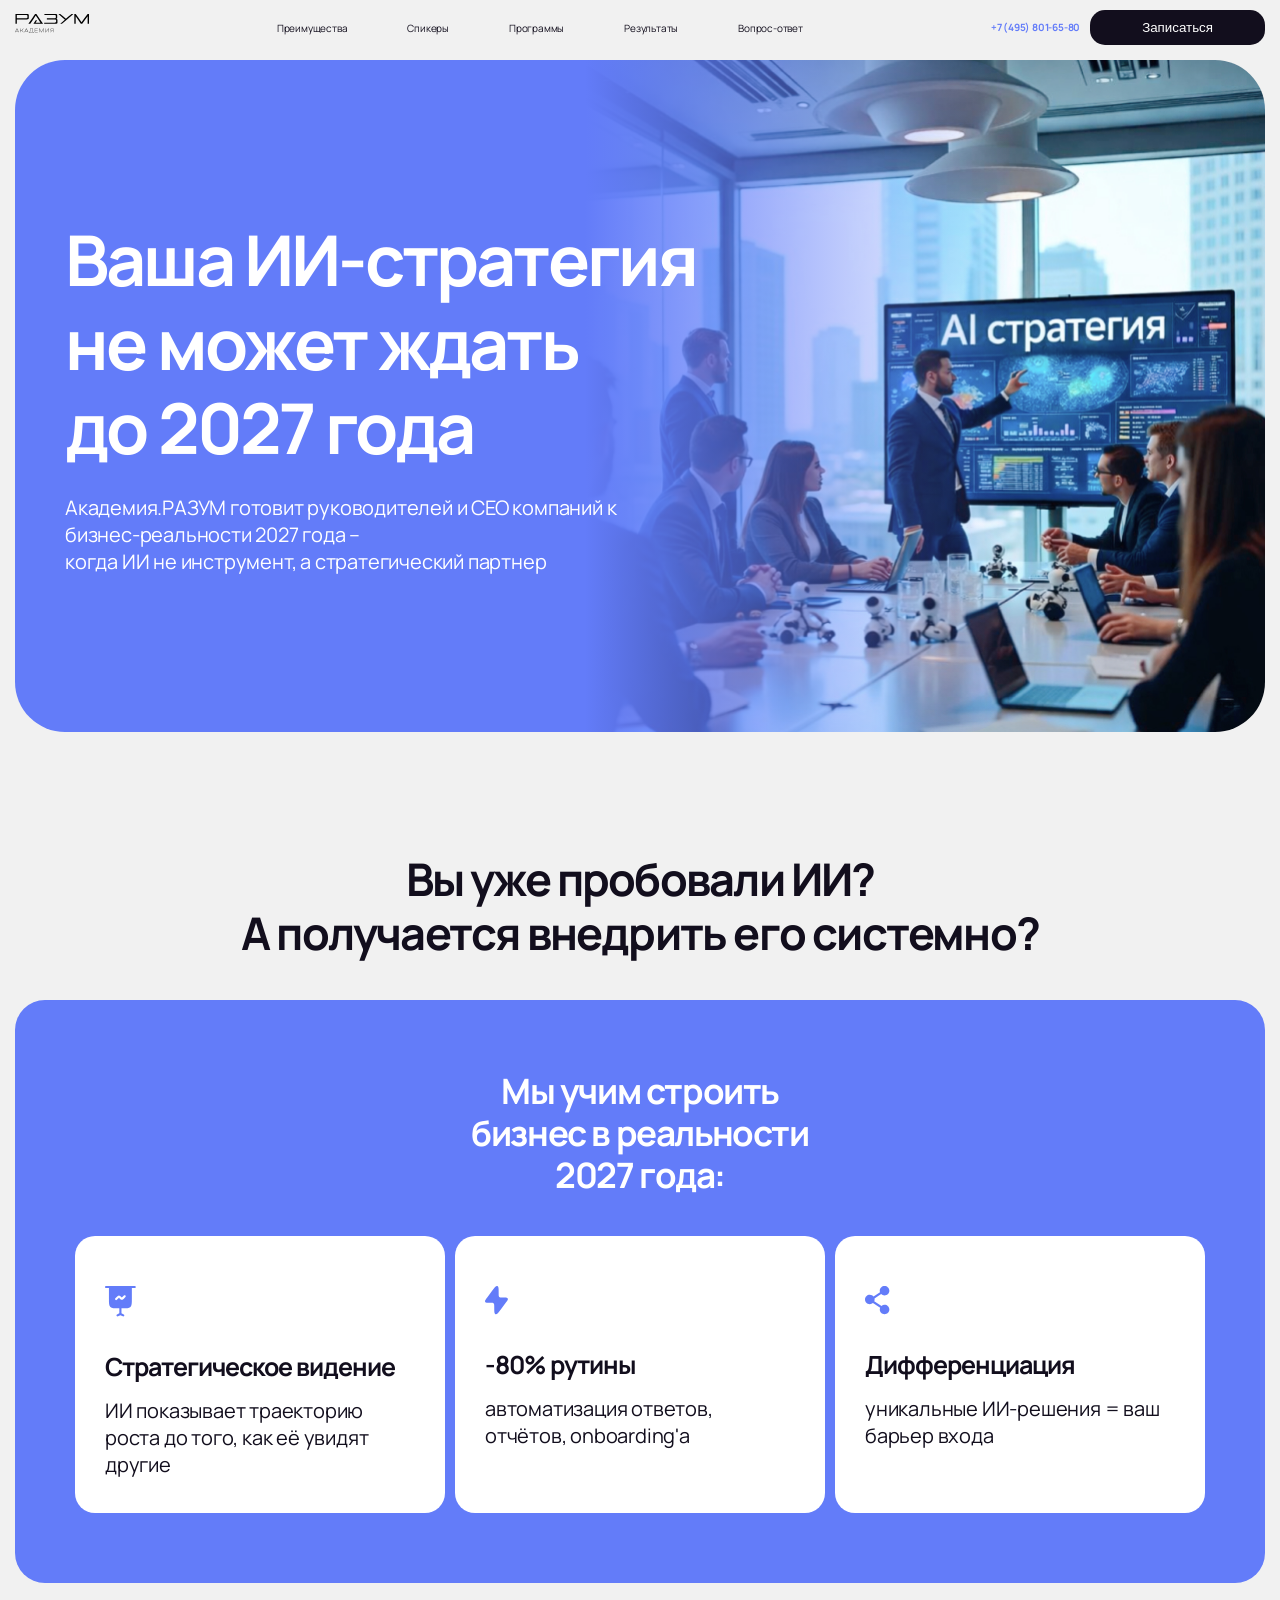
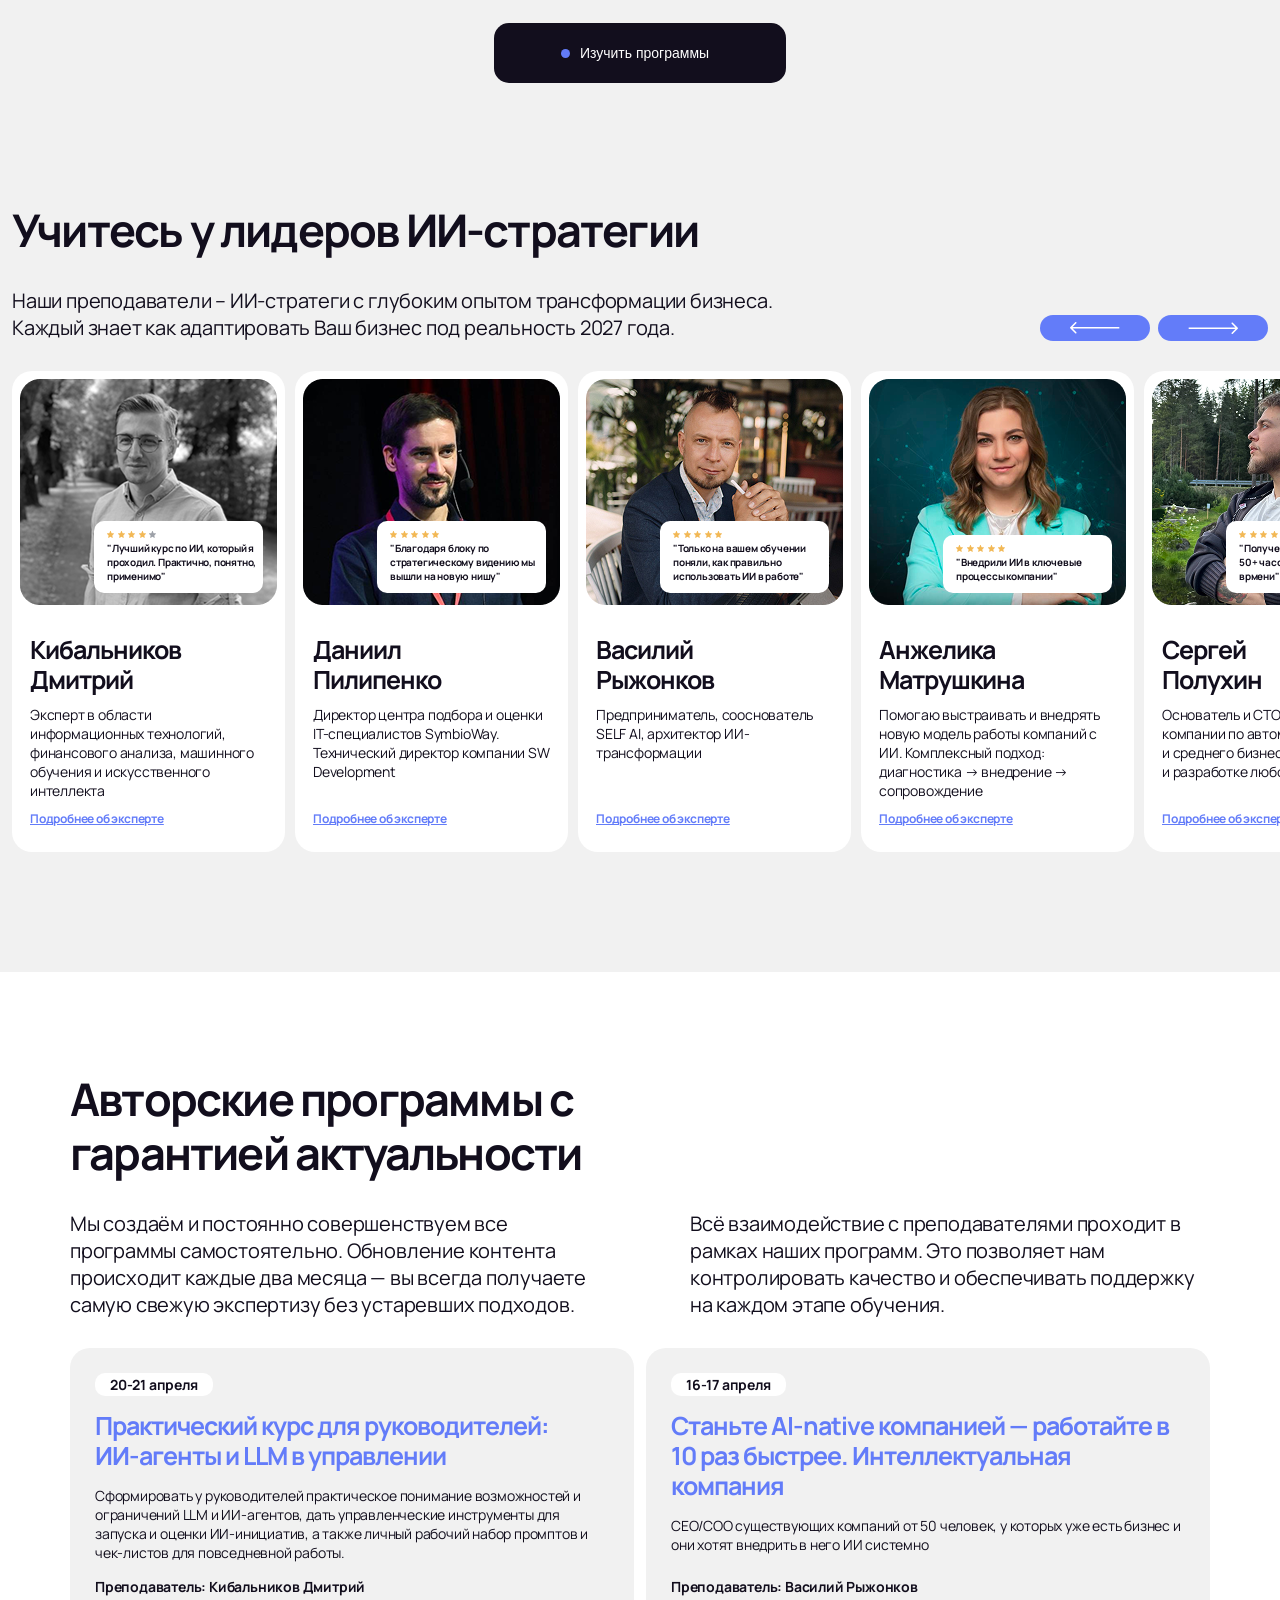
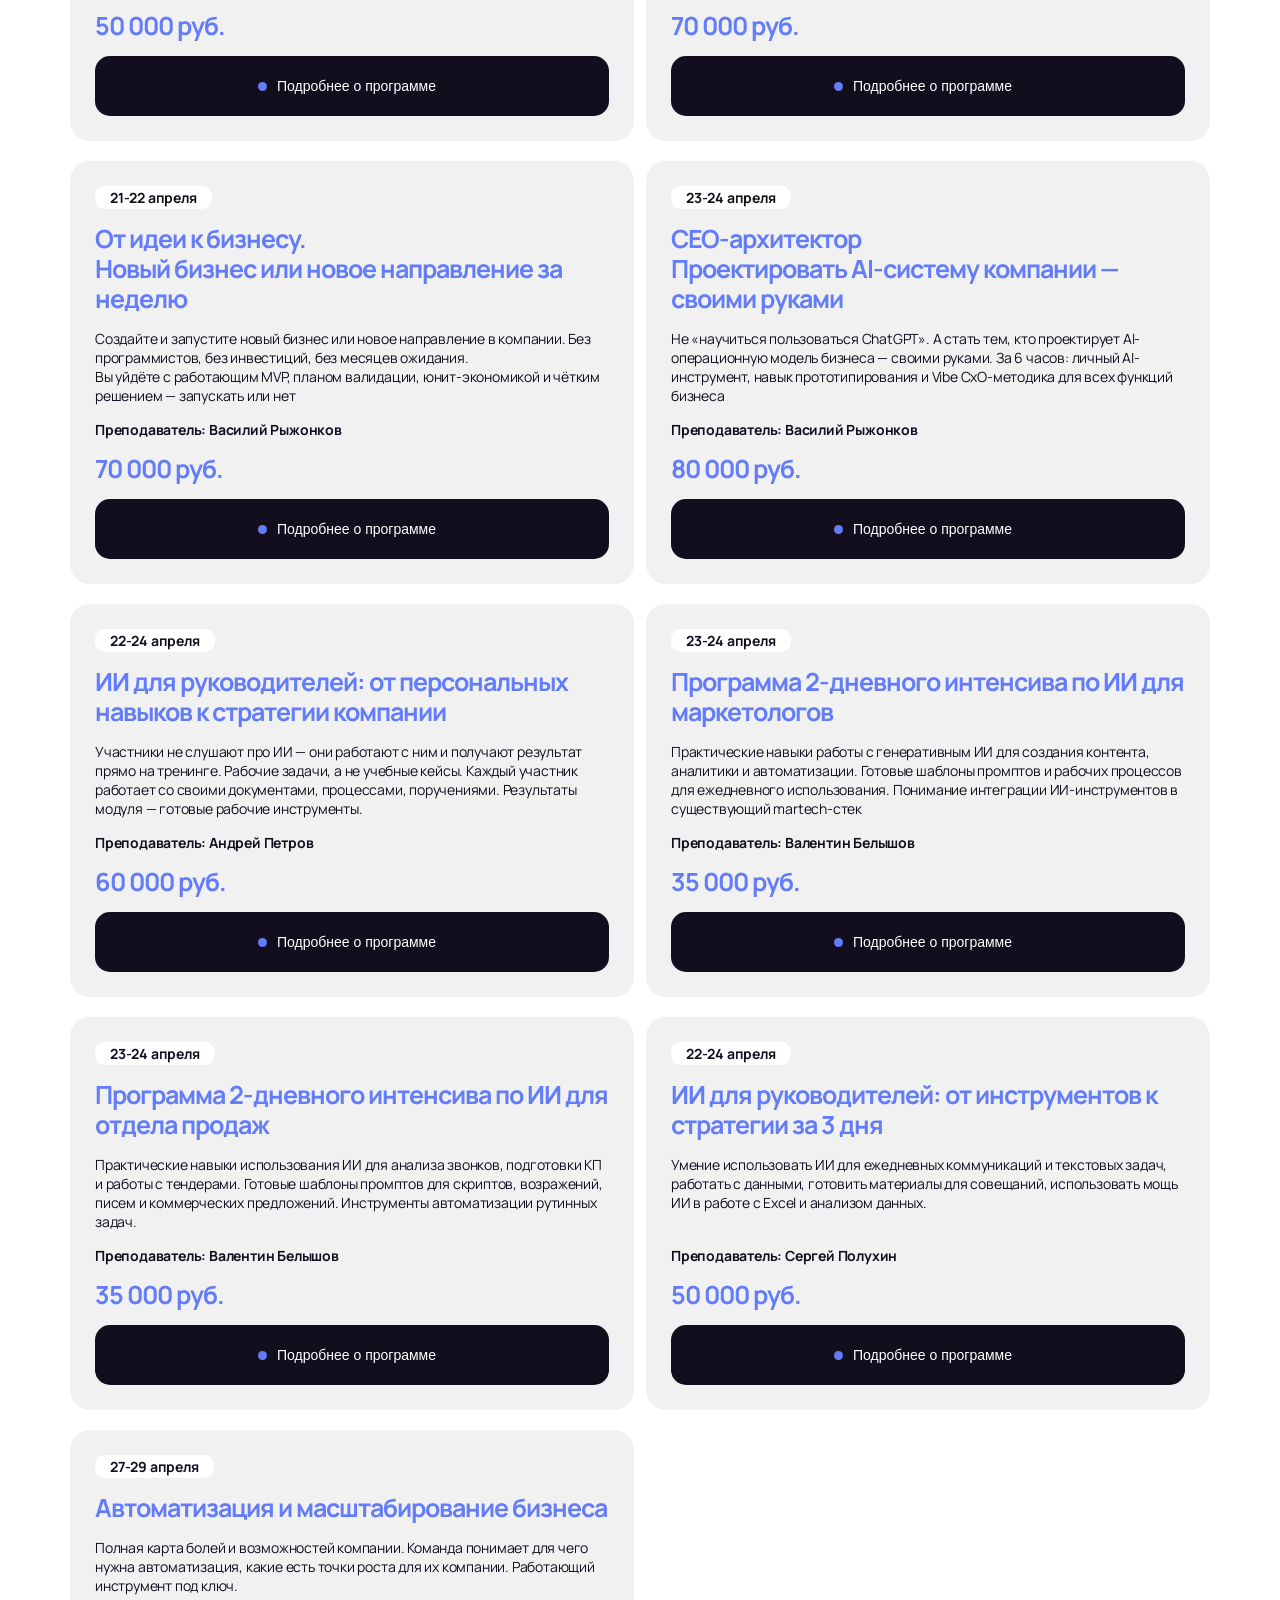
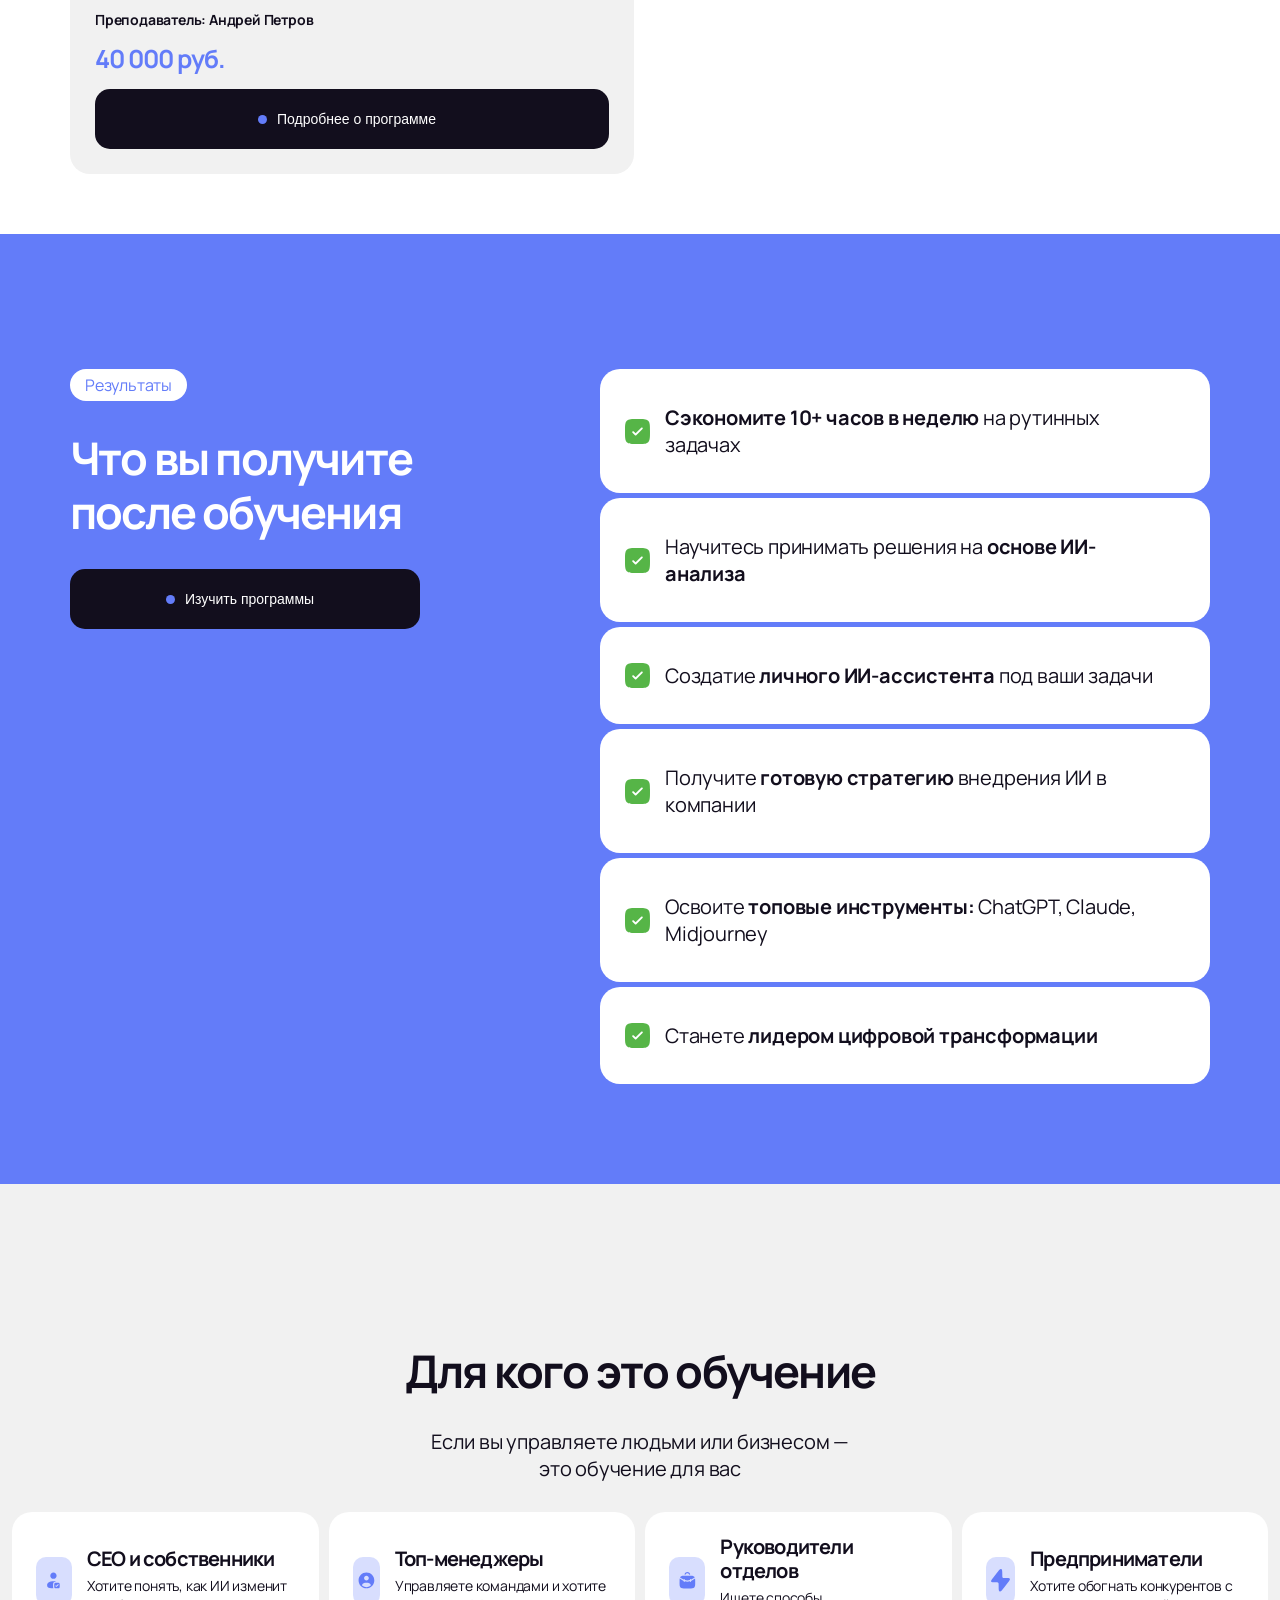
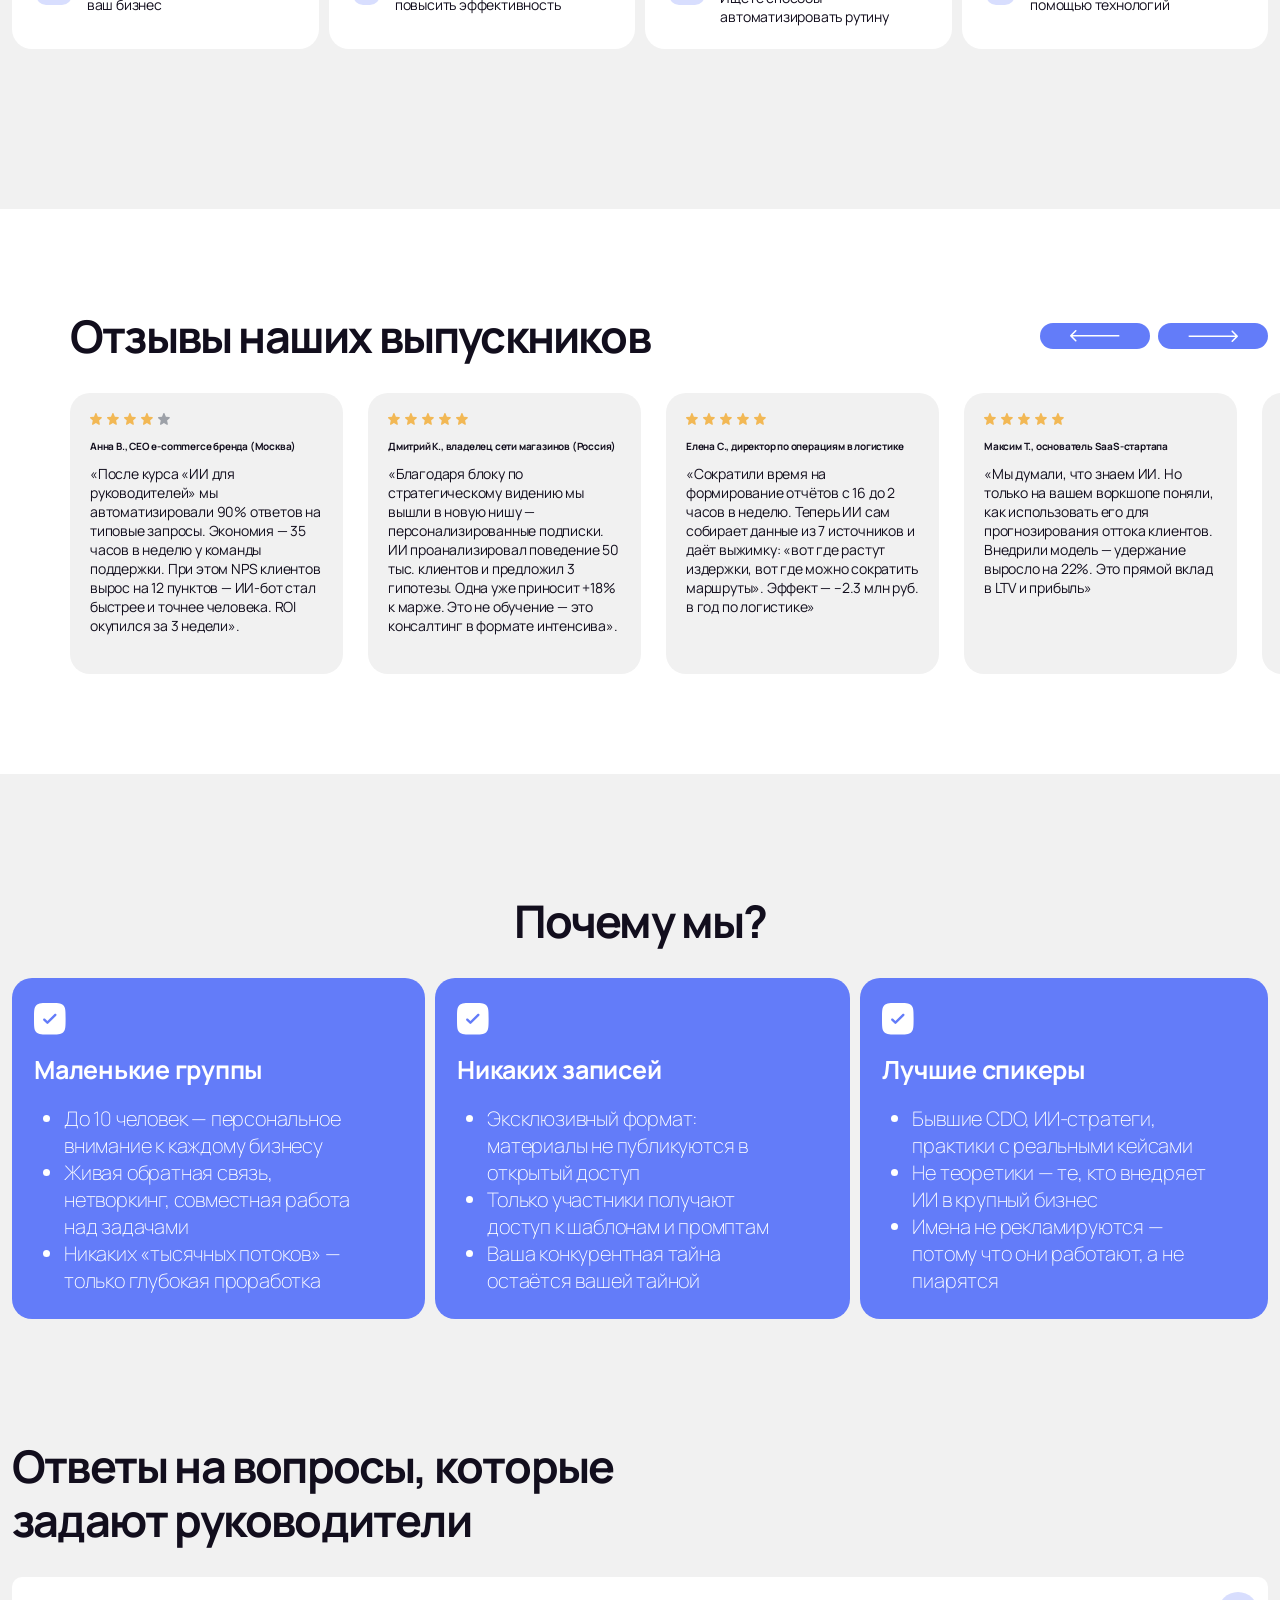
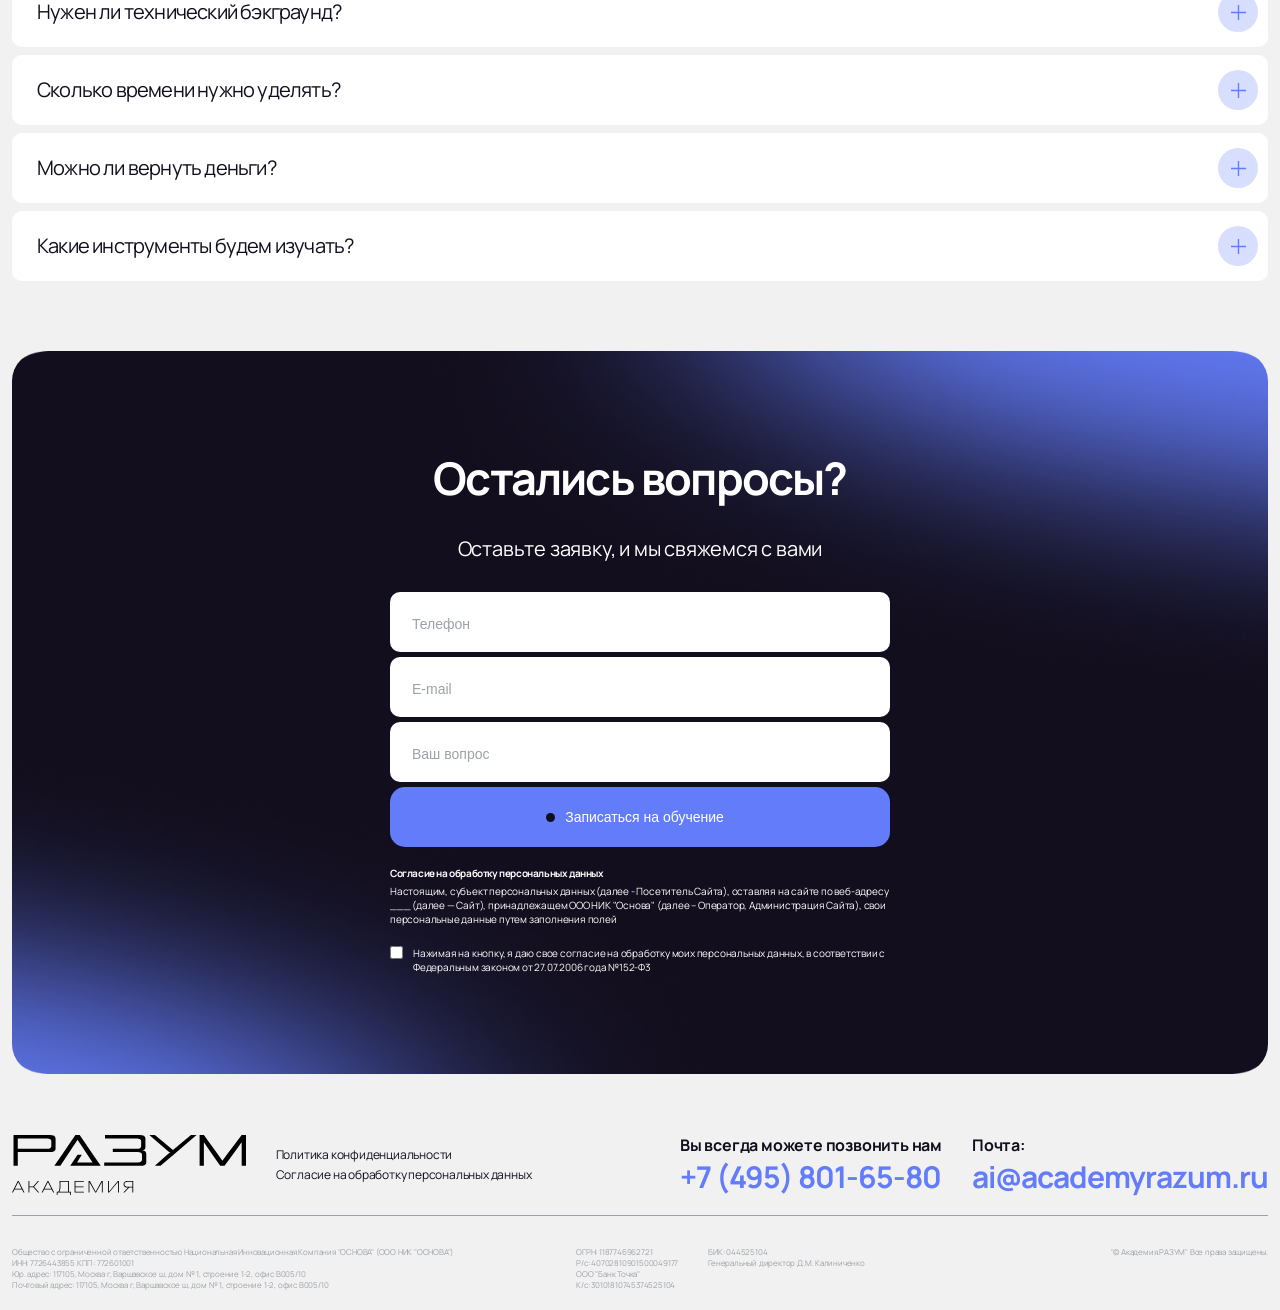
==== commit f988eb7a: "add program page" ====
--- a/index.html
+++ b/index.html
@@ -6,14 +6,14 @@
     <link rel="stylesheet" href="./style/css/style.css" />
     <script src="./scripts/popup-speakers.js" defer></script>
     <script src="./scripts/slider.js" defer></script>
-    <script src="./scripts/modal-form.js" defer></script>
-    <script src="./scripts/burger-menu.js" defer></script>
+    <script src="./scripts/header.js" defer></script>
+    <script src="./scripts/accordeon.js" defer></script>
     <title>Академия РАЗУМ</title>
   </head>
   <body>
     <header class="header">
       <div class="container">
-        <img src="./image/logo.svg" alt="logo" class="header__logo" />
+        <a href="./index.html"><img src="./image/logo.svg" alt="logo" class="header__logo" /></a>
         <nav class="header__nav">
           <ul>
             <li><a href="#">Преимущества</a></li>
@@ -25,19 +25,19 @@
         </nav>
         <div class="header__contact">
           <span><a href="tel:+74958016580">+7 (495) 801-65-80</a></span>
-          <button class="btn">Записаться</button>
+          <button class="btn" data-open-modal>Записаться</button>
         </div>
         <button class="header__burger">
-          <img src="./image/burger.svg" alt="burger button" />
+          <span></span>
+          <span></span>
         </button>
         <div class="header__burger-menu">
           <div class="burger-menu__header">
-            <img src="./image/logo.svg" alt="" class="burger-menu__logo" />
-            <img
-              src="./image/icons/close-gray.svg"
-              alt=""
-              class="burger-menu__close"
-            />
+            <a href="./index.html"><img src="./image/logo.svg" alt="" class="burger-menu__logo" /></a>
+            <button class="header__burger-close">
+              <span></span>
+              <span></span>
+            </button>
           </div>
           <div class="burger-menu__nav">
             <nav>
@@ -52,7 +52,7 @@
           </div>
           <div class="burger-menu__contact">
             <span><a href="tel:+74958016580">+7 (495) 801-65-80</a></span>
-            <button class="btn">Записаться</button>
+            <button class="btn" data-open-modal>Записаться</button>
           </div>
         </div>
         <div class="header__form-modal">
@@ -218,7 +218,7 @@
             </button>
           </div>
           <div class="slider">
-            <div class="slider-card pop-up">
+            <div class="slider-card pop-up" data-popup="speaker-1">
               <div class="slider-card__review">
                 <img src="./image/speakers/k-dmitrii.png" alt="speaker photo" />
                 <div class="slider-card__rate">
@@ -308,7 +308,7 @@
                 >
               </div>
             </div>
-            <div class="slider-card pop-up">
+            <div class="slider-card pop-up" data-popup="speaker-2">
               <div class="slider-card__review">
                 <img src="./image/speakers/p-daniil.png" alt="speaker photo" />
                 <div class="slider-card__rate">
@@ -397,7 +397,7 @@
                 >
               </div>
             </div>
-            <div class="slider-card pop-up">
+            <div class="slider-card pop-up" data-popup="speaker-3">
               <div class="slider-card__review">
                 <img src="./image/speakers/r-vasilii.png" alt="speaker photo" />
                 <div class="slider-card__rate">
@@ -486,7 +486,7 @@
                 >
               </div>
             </div>
-            <div class="slider-card pop-up">
+            <div class="slider-card pop-up" data-popup="speaker-4">
               <div class="slider-card__review">
                 <img
                   src="./image/speakers/m-angelika.png"
@@ -576,7 +576,7 @@
                 >
               </div>
             </div>
-            <div class="slider-card pop-up">
+            <div class="slider-card pop-up" data-popup="speaker-5">
               <div class="slider-card__review">
                 <img src="./image/speakers/p-sergei.png" alt="speaker photo" />
                 <div class="slider-card__rate">
@@ -665,7 +665,7 @@
                 >
               </div>
             </div>
-            <div class="slider-card pop-up">
+            <div class="slider-card pop-up" data-popup="speaker-6">
               <div class="slider-card__review">
                 <img src="./image/speakers/g-yulia.png" alt="speaker photo" />
                 <div class="slider-card__rate">
@@ -754,7 +754,7 @@
                 >
               </div>
             </div>
-            <div class="slider-card pop-up">
+            <div class="slider-card pop-up" data-popup="speaker-7">
               <div class="slider-card__review">
                 <img src="./image/speakers/g-vitalii.png" alt="speaker photo" />
                 <div class="slider-card__rate">
@@ -845,7 +845,7 @@
             </div>
           </div>
           <div class="speakers__popup">
-            <div class="speakers__popup-card">
+            <div class="speakers__popup-card" data-popup="speaker-1">
               <div class="popup__header">
                 <img
                   src="./image/speakers/k-dmitrii.png"
@@ -892,7 +892,7 @@
                 </ul>
               </div>
             </div>
-            <div class="speakers__popup-card">
+            <div class="speakers__popup-card" data-popup="speaker-2">
               <div class="popup__header">
                 <img
                   src="./image/speakers/p-daniil.png"
@@ -936,7 +936,7 @@
                 </ul>
               </div>
             </div>
-            <div class="speakers__popup-card">
+            <div class="speakers__popup-card" data-popup="speaker-3">
               <div class="popup__header">
                 <img
                   src="./image/speakers/r-vasilii.png"
@@ -986,7 +986,7 @@
                 </ul>
               </div>
             </div>
-            <div class="speakers__popup-card">
+            <div class="speakers__popup-card" data-popup="speaker-4">
               <div class="popup__header">
                 <img
                   src="./image/speakers/m-angelika.png"
@@ -1027,7 +1027,7 @@
                 </ul>
               </div>
             </div>
-            <div class="speakers__popup-card">
+            <div class="speakers__popup-card" data-popup="speaker-5">
               <div class="popup__header">
                 <img
                   src="./image/speakers/p-sergei.png"
@@ -1067,7 +1067,7 @@
                 </ul>
               </div>
             </div>
-            <div class="speakers__popup-card">
+            <div class="speakers__popup-card" data-popup="speaker-6">
               <div class="popup__header">
                 <img
                   src="./image/speakers/g-yulia.png"
@@ -1121,7 +1121,7 @@
                 </ul>
               </div>
             </div>
-            <div class="speakers__popup-card">
+            <div class="speakers__popup-card" data-popup="speaker-7">
               <div class="popup__header">
                 <img
                   src="./image/speakers/g-vitalii.png"
@@ -1213,7 +1213,7 @@
                 </p>
                 <h5>50 000 руб.</h5>
                 <button class="btn">
-                  <a href="#">Подробнее о программе</a>
+                  <a href="./pages/program.html">Подробнее о программе</a>
                 </button>
               </div>
             </div>
@@ -1235,7 +1235,7 @@
                 <p><span class="bold">Преподаватель: Василий Рыжонков</span></p>
                 <h5>70 000 руб.</h5>
                 <button class="btn">
-                  <a href="#">Подробнее о программе</a>
+                  <a href="./pages/program.html">Подробнее о программе</a>
                 </button>
               </div>
             </div>
@@ -1260,7 +1260,7 @@
                 <p><span class="bold">Преподаватель: Василий Рыжонков</span></p>
                 <h5>70 000 руб.</h5>
                 <button class="btn">
-                  <a href="#">Подробнее о программе</a>
+                  <a href="./pages/program.html">Подробнее о программе</a>
                 </button>
               </div>
             </div>
@@ -1284,7 +1284,7 @@
                 <p><span class="bold">Преподаватель: Василий Рыжонков</span></p>
                 <h5>80 000 руб.</h5>
                 <button class="btn">
-                  <a href="#">Подробнее о программе</a>
+                  <a href="./pages/program.html">Подробнее о программе</a>
                 </button>
               </div>
             </div>
@@ -1309,7 +1309,7 @@
                 <p><span class="bold">Преподаватель: Андрей Петров</span></p>
                 <h5>60 000 руб.</h5>
                 <button class="btn">
-                  <a href="#">Подробнее о программе</a>
+                  <a href="./pages/program.html">Подробнее о программе</a>
                 </button>
               </div>
             </div>
@@ -1330,7 +1330,7 @@
                 <p><span class="bold">Преподаватель: Валентин Белышов</span></p>
                 <h5>35 000 руб.</h5>
                 <button class="btn">
-                  <a href="#">Подробнее о программе</a>
+                  <a href="./pages/program.html">Подробнее о программе</a>
                 </button>
               </div>
             </div>
@@ -1351,7 +1351,7 @@
                 <p><span class="bold">Преподаватель: Валентин Белышов</span></p>
                 <h5>35 000 руб.</h5>
                 <button class="btn">
-                  <a href="#">Подробнее о программе</a>
+                  <a href="./pages/program.html">Подробнее о программе</a>
                 </button>
               </div>
             </div>
@@ -1373,7 +1373,7 @@
                 <p><span class="bold">Преподаватель: Сергей Полухин</span></p>
                 <h5>50 000 руб.</h5>
                 <button class="btn">
-                  <a href="#">Подробнее о программе</a>
+                  <a href="./pages/program.html">Подробнее о программе</a>
                 </button>
               </div>
             </div>
@@ -1393,7 +1393,7 @@
                 <p><span class="bold">Преподаватель: Андрей Петров</span></p>
                 <h5>40 000 руб.</h5>
                 <button class="btn">
-                  <a href="#">Подробнее о программе</a>
+                  <a href="./pages/program.html">Подробнее о программе</a>
                 </button>
               </div>
             </div>
@@ -2502,7 +2502,7 @@
             <div class="faq-block">
               <div class="faq-text">
                 <h6>Нужен ли технический бэкграунд?</h6>
-                <p>Нужен ли технический бэкграунд?</p>
+                <p>Lorem ipsum dolor sit amet consectetur, adipisicing elit. Atque magni rem magnam pariatur odit debitis. Voluptate inventore atque dicta rerum repudiandae expedita quibusdam asperiores ab et voluptas in, amet modi.</p>
               </div>
               <div class="faq-open">
                 <img src="./image/icons/plus-icon.svg" alt="" />
@@ -2511,7 +2511,7 @@
             <div class="faq-block">
               <div class="faq-text">
                 <h6>Сколько времени нужно уделять?</h6>
-                <p></p>
+                <p>Lorem ipsum dolor sit amet consectetur adipisicing elit. Iste praesentium ut, facilis illo deserunt omnis asperiores distinctio sunt sapiente dolor esse! Dolores magnam praesentium quo doloremque labore harum vero sed?</p>
               </div>
               <div class="faq-open">
                 <img src="./image/icons/plus-icon.svg" alt="" />
@@ -2520,7 +2520,7 @@
             <div class="faq-block">
               <div class="faq-text">
                 <h6>Можно ли вернуть деньги?</h6>
-                <p></p>
+                <p>Lorem ipsum, dolor sit amet consectetur adipisicing elit. Quo maiores aspernatur sapiente blanditiis voluptatibus magni. Expedita enim eligendi ex molestias illum laudantium deleniti labore? Reiciendis esse ducimus minima expedita neque.</p>
               </div>
               <div class="faq-open">
                 <img src="./image/icons/plus-icon.svg" alt="" />
@@ -2529,7 +2529,7 @@
             <div class="faq-block">
               <div class="faq-text">
                 <h6>Какие инструменты будем изучать?</h6>
-                <p></p>
+                <p>Lorem, ipsum dolor sit amet consectetur adipisicing elit. Officiis doloribus fugit reprehenderit dolorem consequatur suscipit. Consequatur, sapiente accusantium! Quaerat earum dolores illum hic distinctio modi provident laboriosam accusamus officiis impedit!</p>
               </div>
               <div class="faq-open">
                 <img src="./image/icons/plus-icon.svg" alt="" />
@@ -2609,11 +2609,11 @@
       <div class="container">
         <div class="footer-contact">
           <div class="footer-logo">
-            <img src="./image/logo.svg" alt="logo" />
+            <a href="./index.html"><img src="./image/logo.svg" alt="logo" /></a>
           </div>
           <div class="footer-confid">
             <a href="#">Политика конфиденциальности</a>
-            <a href="./personal-data.html"
+            <a href="./pages/personal-data.html"
               >Согласие на обработку персональных данных</a
             >
           </div>
--- a/style/css/style.css
+++ b/style/css/style.css
@@ -194,6 +194,11 @@
   left: -10px;
 }
 
+.overlay {
+  visibility: visible;
+  opacity: 1;
+}
+
 .header {
   background-color: #f1f1f1;
   padding: 10px 15px 0;
@@ -227,6 +232,53 @@
 }
 .header__burger {
   display: none;
+  flex-direction: column;
+  justify-content: center;
+  position: relative;
+  height: 30px;
+}
+.header__burger span {
+  width: 30px;
+  height: 2px;
+  background-color: #637cf9;
+  position: relative;
+}
+.header__burger span:first-child {
+  top: -3px;
+}
+.header__burger span:last-child {
+  bottom: -3px;
+}
+.header__burger.burger-open span:first-child {
+  top: 1px;
+  transform: rotate(45deg);
+}
+.header__burger.burger-open span:last-child {
+  bottom: 1px;
+  transform: rotate(-45deg);
+}
+.header__burger-close {
+  display: none;
+  flex-direction: column;
+  justify-content: center;
+  position: relative;
+  height: 30px;
+  z-index: 2;
+}
+.header__burger-close span {
+  width: 30px;
+  height: 2px;
+  background-color: #637cf9;
+  position: relative;
+  z-index: 1;
+}
+.header__burger-close span:first-child {
+  top: 1px;
+  transform: rotate(45deg);
+}
+.header__burger-close span:last-child {
+  bottom: 1px;
+  transform: rotate(-45deg);
 }
 
 .header__overlay {
@@ -252,7 +304,7 @@
   transform: translate(-50%, -50%);
   opacity: 0;
   visibility: hidden;
-  transition: all 0.5s ease;
+  transition: all 0.25s ease;
   z-index: 1000;
   background-image: url("../../image/backgrounds/form-background.png");
   background-size: 100% 100%;
@@ -355,6 +407,11 @@
   opacity: 1;
 }
 
+.active {
+  visibility: visible;
+  opacity: 1;
+}
+
 .header__burger-menu {
   width: 100%;
   position: fixed;
@@ -365,7 +422,7 @@
   display: flex;
   flex-direction: column;
   align-items: center;
-  transition: top 0.5s ease;
+  transition: top 0.25s ease;
 }
 .header__burger-menu .burger-menu__header {
   width: 100%;
@@ -664,7 +721,7 @@
   z-index: 1000;
   opacity: 0;
   visibility: hidden;
-  transition: all 0.5s ease;
+  transition: all 0.25s ease;
 }
 .speakers__popup-card .popup__header {
   display: grid;
@@ -1020,21 +1077,33 @@
   display: flex;
   justify-content: space-between;
 }
+.faq-block.active .faq-text {
+  gap: 10px;
+}
+.faq-block.active img {
+  transform: rotate(45deg);
+}
 .faq-text {
   display: flex;
   flex-direction: column;
-  gap: 10px;
   align-self: center;
+  max-width: 90%;
+  width: 90%;
+  height: fit-content;
 }
 .faq-text h6 {
   font-weight: 400;
+  width: 100%;
 }
 .faq-text p {
-  display: none;
+  max-height: 0;
+  overflow: hidden;
+  transition: max-height 0.35s ease;
   font-size: 14px;
 }
 .faq-open {
   aspect-ratio: 1/1;
+  min-width: 40px;
   width: 40px;
   border-radius: 100%;
   background-color: rgba(99, 124, 249, 0.25);
@@ -1045,6 +1114,7 @@
 .faq-open img {
   aspect-ratio: 1/1;
   width: 15px;
+  transition: all 0.35s ease;
 }
 
 .form {
@@ -1199,6 +1269,153 @@
   justify-self: flex-end;
 }
 
+.pd {
+  background-color: #f1f1f1;
+  padding: 15px 12px 60px;
+}
+.pd .container {
+  background-color: #fff;
+  border-radius: 30px;
+  padding: 60px 40px;
+  display: flex;
+  flex-direction: column;
+  gap: 20px;
+}
+.pd h2 {
+  font-size: 30px;
+}
+.pd p {
+  font-size: 16px;
+}
+.pd h2, .pd p {
+  max-width: 93%;
+}
+
+.hero-program {
+  padding: 10px 12px 60px;
+}
+.hero-program .container {
+  background-color: #637cf9;
+  border-radius: 30px;
+  padding: 50px;
+  display: flex;
+  flex-direction: column;
+  gap: 30px;
+}
+.hero-program .container h1 {
+  color: #fff;
+  font-size: 45px;
+  max-width: 660px;
+}
+.hero-program .container .hero__stickers {
+  display: flex;
+  flex-wrap: wrap;
+  gap: 10px;
+}
+.hero-program .container .hero__stickers .hero__sticker {
+  background-color: #fff;
+  border-radius: 15px;
+  padding: 5px 15px;
+}
+.hero-program .container .hero__stickers .hero__sticker p {
+  font-weight: 700;
+  font-size: 14px;
+}
+.hero-program .container .hero__footer {
+  display: flex;
+  gap: 20px;
+  align-items: center;
+}
+.hero-program .container .hero__footer p {
+  color: #fff;
+  font-weight: 700;
+}
+
+.info-program {
+  padding: 0 12px 60px;
+}
+.info-program .container {
+  display: flex;
+  flex-direction: column;
+  gap: 20px;
+}
+.info-program .container h2 {
+  font-size: 30px;
+}
+.info-program .container .info__content {
+  display: grid;
+  grid-template-columns: repeat(2, 1fr);
+  gap: 10px;
+}
+.info-program .container .info__content .info__block {
+  background-color: #fff;
+  padding: 30px;
+  border-radius: 20px;
+  display: flex;
+  flex-direction: column;
+  gap: 10px;
+}
+.info-program .container .info__content .info__block h6 {
+  font-size: 16px;
+  color: #637cf9;
+}
+.info-program .container .info__content .info__block p {
+  font-size: 14px;
+  max-width: 90%;
+}
+
+.structure-program {
+  padding: 0 12px 30px;
+}
+.structure-program .container {
+  display: flex;
+  flex-direction: column;
+  gap: 30px;
+}
+.structure-program .container h2 {
+  font-size: 30px;
+}
+.structure-program .container .structure__content {
+  display: flex;
+  flex-direction: column;
+  gap: 10px;
+}
+.structure-program .container .structure__content .structure__block {
+  background-color: #fff;
+  padding: 20px 15px;
+  border-radius: 20px;
+  display: flex;
+  flex-direction: column;
+  gap: 25px;
+}
+.structure-program .container .structure__content .structure__block h5 {
+  color: #637cf9;
+  font-size: 16px;
+}
+.structure-program .container .structure__content .structure__block .structure__description {
+  display: flex;
+  flex-direction: column;
+  gap: 20px;
+  max-width: 90%;
+}
+.structure-program .container .structure__content .structure__block .structure__description .structure__description-block {
+  display: flex;
+  flex-direction: column;
+  gap: 2px;
+}
+.structure-program .container .structure__content .structure__block .structure__description .structure__description-block h6, .structure-program .container .structure__content .structure__block .structure__description .structure__description-block li {
+  font-size: 14px;
+}
+.structure-program .container .structure__content .structure__block .structure__description .structure__description-block ul {
+  padding-left: 20px;
+}
+.structure-program .container .structure__content .structure__block .structure__description .structure__description-block ul li {
+  list-style-type: disc;
+}
+.structure-program .container .structure__content .structure__block .structure__description .structure__description-block ul li::marker {
+  font-size: 0.6em;
+}
+
 @media (max-width: 1280px) {
   .programms-cards {
     grid-template-columns: repeat(2, 1fr);
@@ -1466,6 +1683,57 @@
   .footer .footer-info__block.last {
     grid-column: 2;
   }
+  .pd {
+    padding: 8px 12px 40px;
+  }
+  .pd .container {
+    padding: 40px 30px;
+    gap: 16px;
+  }
+  .pd .container p {
+    font-size: 14px;
+  }
+  .pd .container h2, .pd .container p {
+    max-width: 98%;
+  }
+  .hero-program {
+    padding: 15px 12px 30px;
+  }
+  .hero-program .container {
+    padding: 40px 20px;
+    gap: 20px;
+  }
+  .hero-program .container h1 {
+    font-size: 30px;
+    max-width: 570px;
+  }
+  .hero-program .container .hero__stickers {
+    max-width: 570px;
+  }
+  .hero-program .container .hero__stickers .hero__sticker p {
+    font-size: 12px;
+  }
+  .hero-program .container .hero__footer {
+    gap: 30px;
+  }
+  .hero-program .container .hero__footer p {
+    font-size: 14px;
+  }
+  .info-program {
+    padding-bottom: 30px;
+  }
+  .info-program .container .info__content {
+    gap: 8px;
+  }
+  .info-program .container .info__content .info__block {
+    padding: 30px 15px;
+  }
+  .structure-program {
+    padding-bottom: 25px;
+  }
+  .structure-program .container {
+    gap: 20px;
+  }
 }
 @media (max-width: 768px) {
   main {
@@ -1483,8 +1751,8 @@
   .header__contact {
     display: none;
   }
-  .header__burger {
-    display: block;
+  .header__burger, .header__burger-close {
+    display: flex;
   }
   .speakers .container {
     grid-template-columns: 1fr;
@@ -1561,21 +1829,16 @@
   }
 }
 @media (max-width: 668px) {
-  .header__form-modal h2 {
-    font-size: 30px;
-  }
-  .header__form-modal p {
-    font-size: 14px;
-  }
-  .header__form--pd-text p {
-    font-size: 10px;
-  }
   .header__form-modal {
     gap: 20px;
     padding: 50px 0;
   }
+  .header__form-modal h2 {
+    font-size: 30px;
+  }
   .header__form-modal p {
     max-width: 293px;
+    font-size: 14px;
   }
   .header__form--content {
     min-width: 300px;
@@ -1583,6 +1846,7 @@
   }
   .header__form--pd-text p {
     max-width: 100%;
+    font-size: 10px;
   }
   .hero__text {
     gap: 25px;
@@ -1723,6 +1987,51 @@
     grid-column: 1;
     grid-row: 3;
   }
+  .hero-program {
+    padding: 30px 8px;
+  }
+  .hero-program .container {
+    padding: 30px 15px;
+  }
+  .hero-program .container h1 {
+    font-size: 25px;
+    max-width: 97%;
+  }
+  .hero-program .container .hero__stickers {
+    max-width: 100%;
+  }
+  .hero-program .container .hero__stickers p {
+    font-size: 10px;
+  }
+  .hero-program .container .hero__footer {
+    gap: 20px;
+    flex-direction: column;
+    align-items: flex-start;
+  }
+  .info-program {
+    padding-left: 8px;
+    padding-right: 8px;
+  }
+  .info-program .container h2 {
+    font-size: 20px;
+  }
+  .info-program .container .info__content {
+    grid-template-columns: 1fr;
+    gap: 10px;
+  }
+  .info-program .container .info__content .info__block {
+    border-radius: 15px;
+    gap: 15px;
+  }
+  .info-program .container .info__content .info__block h6 {
+    font-size: 14px;
+  }
+  .structure-program {
+    padding-bottom: 20px;
+  }
+  .structure-program .container h2 {
+    font-size: 20px;
+  }
 }
 @media (max-width: 430px) {
   .header .container {
@@ -1768,7 +2077,7 @@
   .speakers .container .speakers__button .button__prev,
   .speakers .container .speakers__button .button__next {
     border-radius: 10px;
-    padding: 8px 20px;
+    padding: 10px 20px;
   }
   .speakers .container .speakers__button .button__prev img,
   .speakers .container .speakers__button .button__next img {
@@ -1822,7 +2131,7 @@
   .reviews .container .reviews-button .button__prev,
   .reviews .container .reviews-button .button__next {
     border-radius: 10px;
-    padding: 8px 20px;
+    padding: 10px 20px;
   }
   .reviews .container .reviews-button .button__prev img,
   .reviews .container .reviews-button .button__next img {
@@ -1866,28 +2175,21 @@
   .form .form__pd-agree p {
     font-size: 10px;
   }
-}
-@media (max-height: 930px) {
+  .pd {
+    padding: 15px 12px 20px;
+  }
+  .pd .container {
+    border-radius: 10px;
+    padding: 30px calc(2px + spacing-xs);
+  }
+  .pd .container p {
+    font-size: 12px;
+  }
+}
+@media (max-height: 670px) {
   .header__form-modal {
     transform: translate(-50%, -50%) scale(0.8);
   }
 }
-@media (max-height: 750px) {
-  .header__form-modal {
-    transform: translate(-50%, -50%) scale(0.7);
-  }
-}
-@media (max-height: 460px) {
-  .header__form-modal {
-    transform: translate(-50%, -50%) scale(0.5);
-  }
-  .speakers__popup-card {
-    transform: translate(-50%, -50%) scale(0.6);
-  }
-}
-.overlay {
-  visibility: visible;
-  opacity: 1;
-}
 
 /*# sourceMappingURL=style.css.map */
